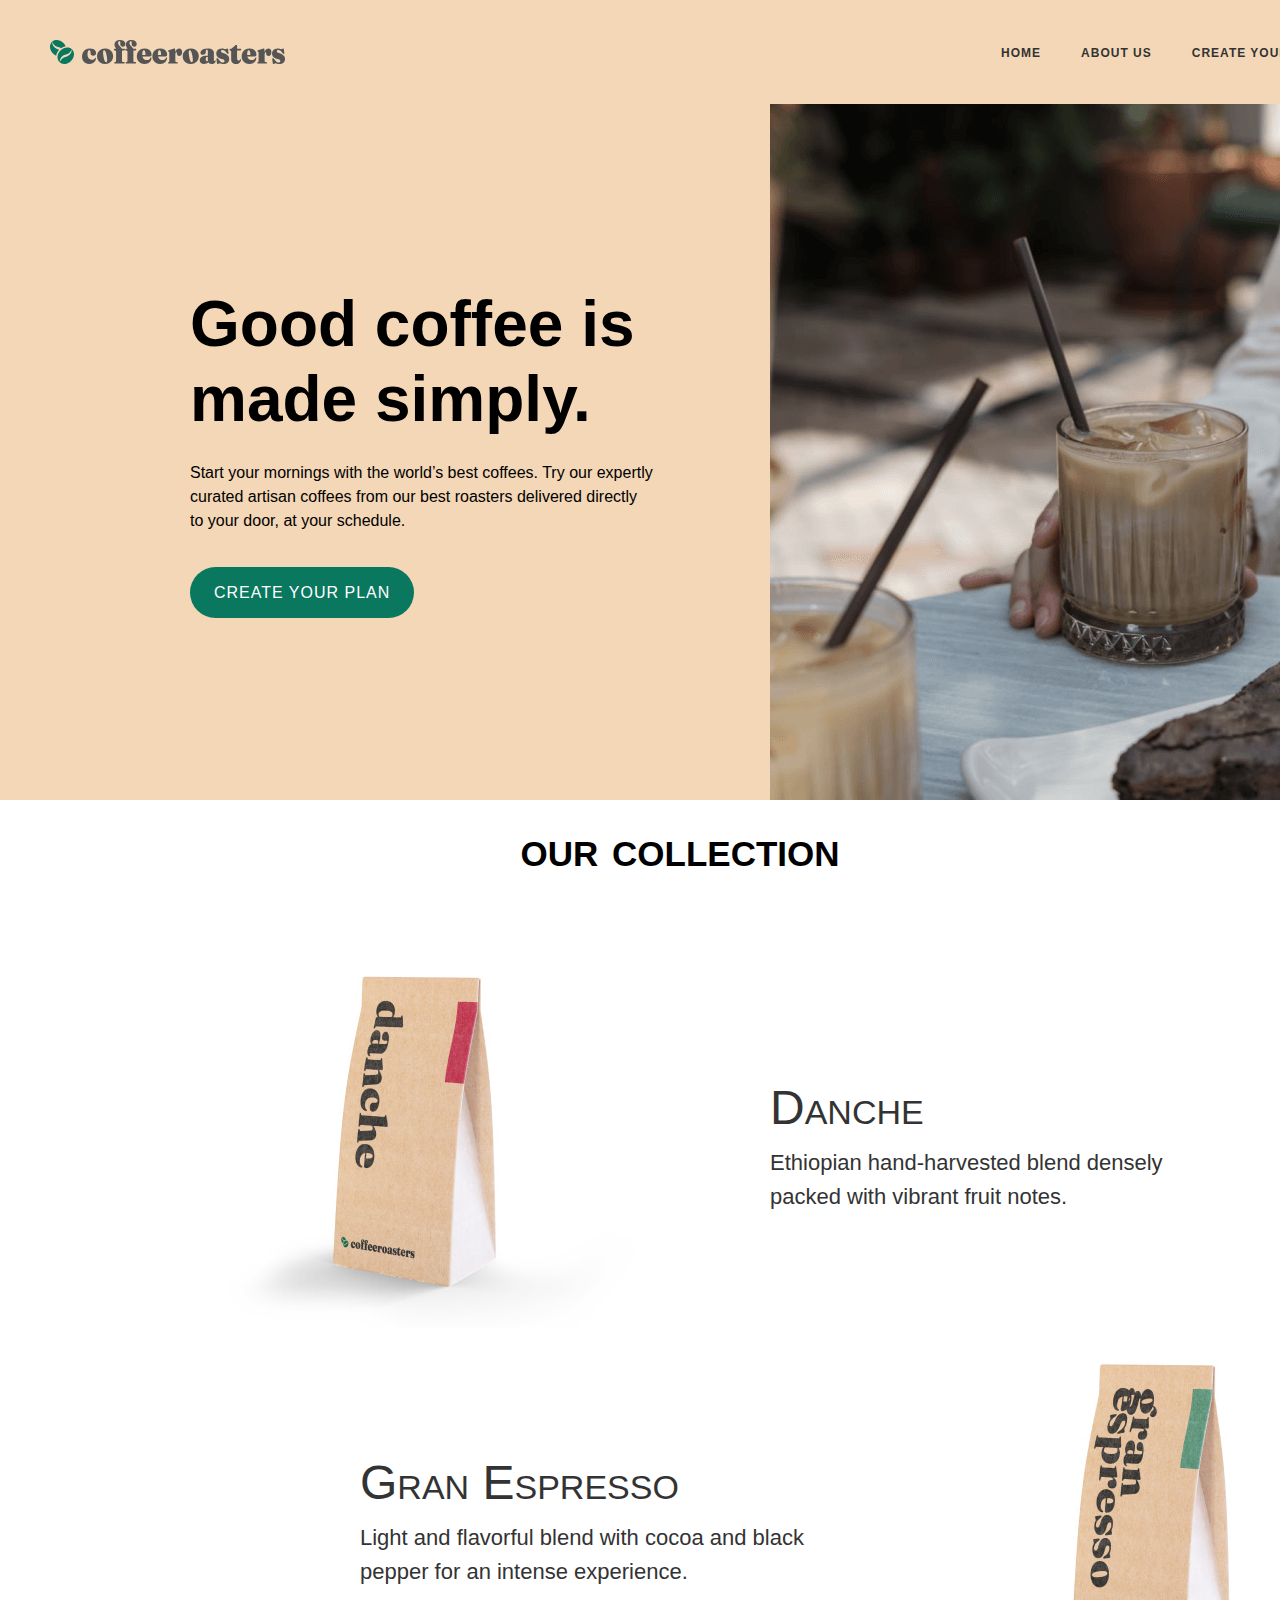
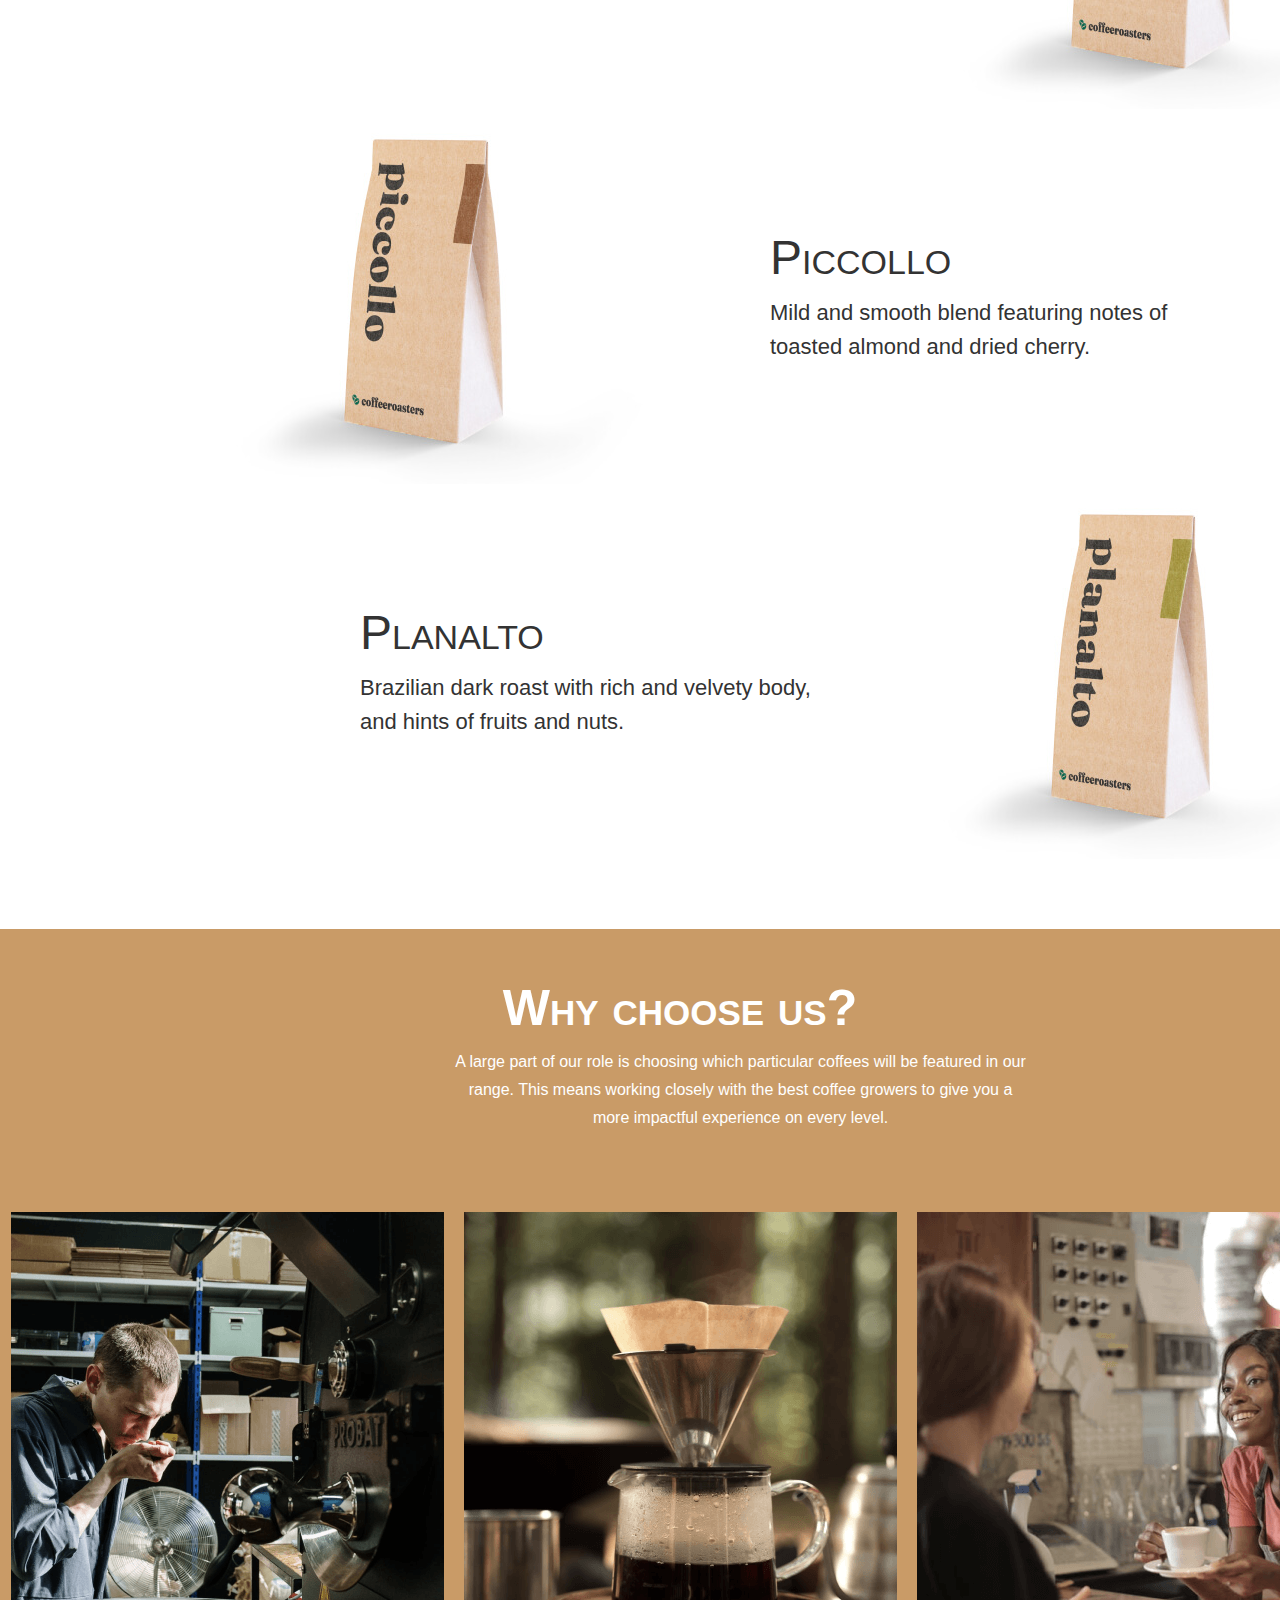
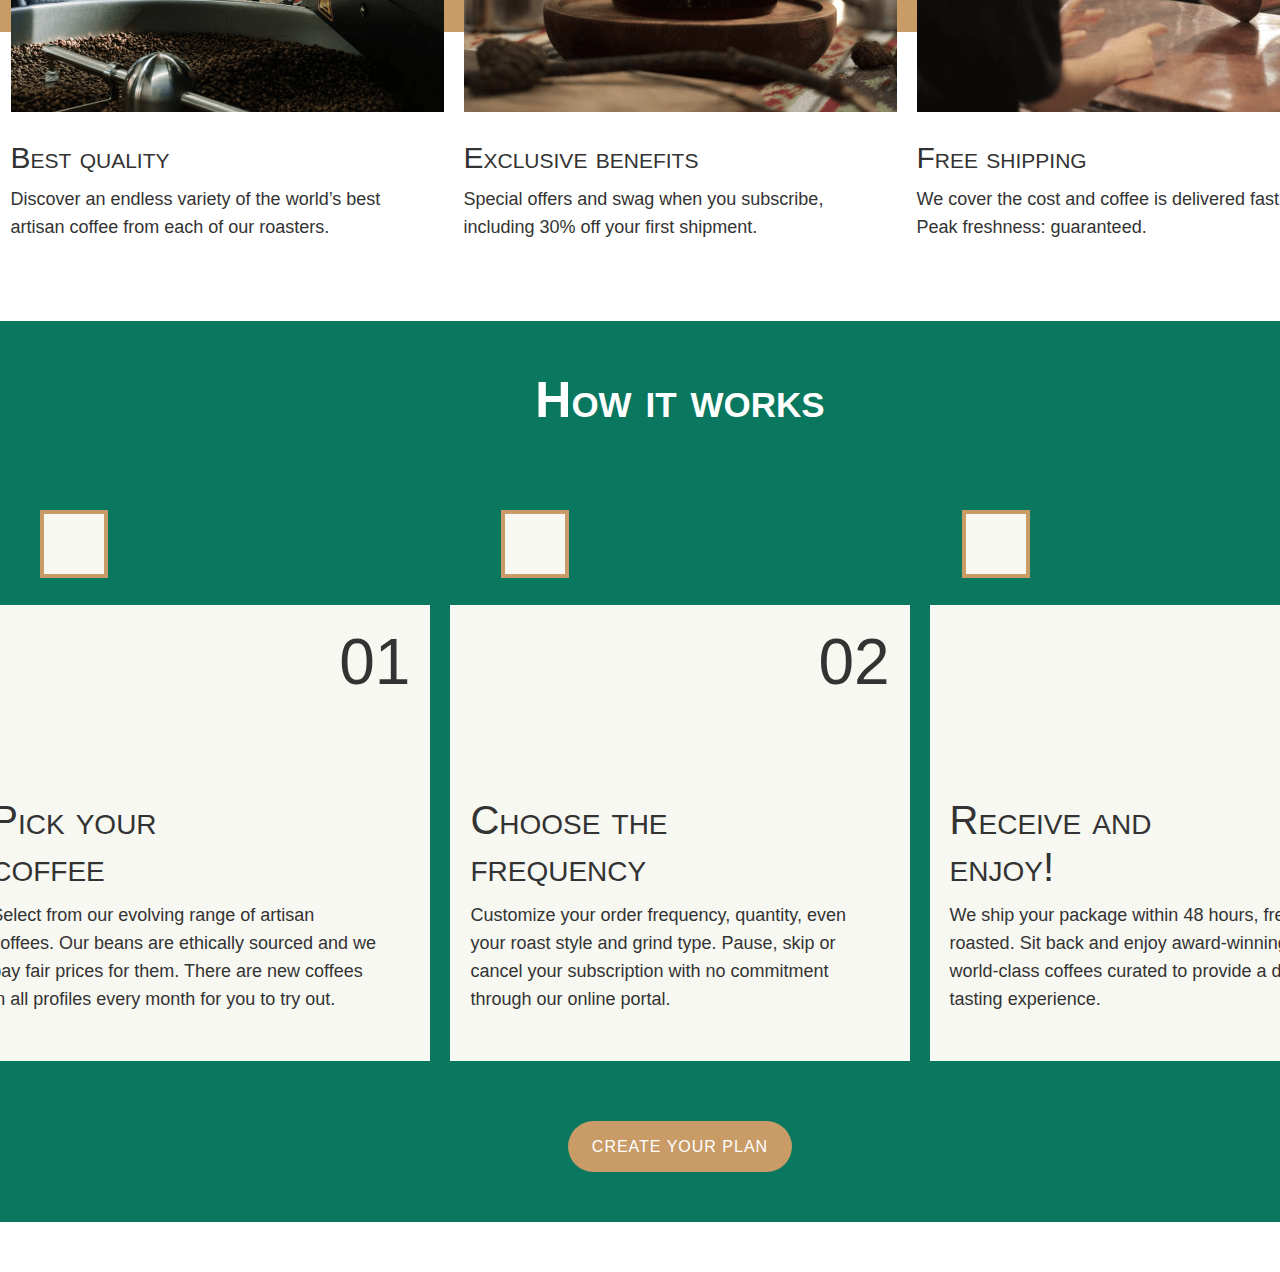
==== index.html @ 0b7d8230 "add third  data section" ====
<!DOCTYPE html>
<html lang="en">
<head>
    <meta charset="UTF-8">
    <meta http-equiv="X-UA-Compatible" content="IE=edge">
    <meta name="viewport" content="width=device-width, initial-scale=1.0">
    <title>CoffeRoasters</title>
    
    <link rel="stylesheet" href="css/normalize.css">
    <link rel="stylesheet" href="css/styles.css">
</head>
<body>
    <!-- SITE-HEADER -->
    <header class="site-header">
        <div class="site-header-container container">
            <a class="site-header-logo" href="#">
                <img class="site-header-logo-img" src="img/Group 3614.svg" alt="logo" width="235" height="24">
            </a>
            <!-- SITENAV -->
            <nav class="sitenav">
                <ul class="sitenav-title-link-list">
                    <li class="sitenav-list"><a class="sitenav-link" href="#">HOME</a></li>
                    <li class="sitenav-list"><a class="sitenav-link" href="#">ABOUT US</a></li>
                    <li class="sitenav-list"><a class="sitenav-link" href="#">Create your plan</a></li>
                </ul>
            </nav>
        </div>
        <!-- FIRST-SECTION -->
        <section class="first-section container">
            <div class="first-section-information">
                <div class="first-section-title">
                    <h2 class="first-section-heading">Good coffee is made simply.</h2>
                    <p class="first-section-text">Start your mornings with the world’s best coffees. Try our expertly curated artisan coffees from our best roasters delivered directly to your door, at your schedule.</p>
                    <a class="main-link" href="#">Create your plan</a>
                </div>
                <img class="first-section-img" src="img/Rectangle679.png" alt="coffe" width="710" height="696" srcset="img/Rectangle679.png 1x, img/Rectangle679@2x.png 2x">
            </div>
        </section>
    </header>
    <!-- MAIN -->
    <main class="main-content">
        <section class="main-section container">
            <div class="main-info">
                <h2 class="main-info-heading">our collection</h2>

                <div class="main-info-section">
                    <img class="main-info-section-img " src="img/kopibr.jpg" alt="poper" width="450" height="375" srcset="img/kopibr.jpg 1x, img/kopibr@2x.jpg 2x">
                    <div class="main-info-title-one">
                        <h3 class="main-info-section-heading">Danche</h3>
                        <p class="main-info-section-text">Ethiopian hand-harvested blend densely packed with vibrant fruit notes.</p>
                    </div> 
                </div>

                <div class="main-info-section">
                    <div class="main-info-title-two">
                        <h3 class="main-info-section-heading">Gran Espresso</h3>
                        <p class="main-info-section-text">Light and flavorful blend with cocoa and black pepper for an intense experience.</p>
                    </div> 
                    <img class="main-info-section-img main-images" src="img/kopiik.jpg" alt="poper" width="450" height="375" srcset="img/kopiik.jpg 1x, img/kopiik@2x.jpg 2x">
                </div>

                <div class="main-info-section">
                    <img class="main-info-section-img" src="img/kopiuc.jpg" alt="poper" width="450" height="375" srcset="img/kopiuc.jpg 1x, img/kopiuc@2x.jpg 2x">
                    <div class="main-info-title-three">
                        <h3 class="main-info-section-heading">Piccollo</h3>
                        <p class="main-info-section-text">Mild and smooth blend featuring notes of toasted almond and dried cherry.</p>
                    </div> 
                </div>
                
                <div class="main-info-section">
                    <div class="main-info-title-four">
                        <h3 class="main-info-section-heading">Planalto</h3>
                        <p class="main-info-section-text">Brazilian dark roast with rich and velvety body, and hints of fruits and nuts.</p>
                    </div> 
                    <img class="main-info-section-img main-images" src="img/kopitr.jpg" alt="poper" width="450" height="375" srcset="img/kopitr.jpg 1x, img/kopitr@2x.jpg 2x">
                </div>

            </div>
        </section>
        <!-- SUB-DATA -->
        <section class="sub-section">
            <div class="sub-data container">
                <h2 class="sub-section-heading">Why choose us?</h2>
                <p class="sub-section-text">A large part of our role is choosing which particular coffees will be featured 
                    in our range. This means working closely with the best coffee growers to give 
                    you a more impactful experience on every level.</p>
                    <ul class="sub-data-section-info">
                        <li class="sub-data-section-title">
                            <img class="sub-data-section-img" src="img/coffebr.png" alt="photos" width="433" height="500" srcset="img/coffebr.png 1x, img/coffebr@2x.png 2x">
                            <h3 class="sub-data-section-heading">Best quality</h3>
                            <p class="sub-data-section-text">Discover an endless variety of the world’s best artisan coffee from each of our roasters.</p>
                        </li>

                        <li class="sub-data-section-title">
                            <img class="sub-data-section-img" src="img/coffeik.png" alt="photos" width="433" height="500" srcset="img/coffeik.png 1x, img/coffeik@2x.png 2x">
                            <h3 class="sub-data-section-heading">Exclusive benefits</h3>
                            <p class="sub-data-section-text">Special offers and swag when you subscribe, including 30% off your first shipment.</p>
                        </li>

                        <li class="sub-data-section-title">
                            <img class="sub-data-section-img" src="img/coffeuc.png" alt="photos" width="433" height="500" srcset="img/coffeuc.png 1x, img/coffeuc@2x.png 2x">
                            <h3 class="sub-data-section-heading">Free shipping</h3>
                            <p class="sub-data-section-text">We cover the cost and coffee is delivered fast. Peak freshness: guaranteed.</p>
                        </li>
                    </ul>
                </div>
        </section>
        <!-- THIRD-DATA-SECTION -->
        <section class="third-data-section">
            <div class="third-data-section-container container">
                <h2 class="sub-section-heading third-heading">How it works</h2>
                <ul class="third-data-section-link-list">
                        <li class="third-data-section-list"><a class="third-data-section-link" href="#"></a></li>
                        <li class="third-data-section-list"><a class="third-data-section-link" href="#"></a></li>
                        <li class="third-data-section-list third-child-list"><a class="third-data-section-link" href="#"></a></li>
                </ul>

                <ul class="third-data-section-info">
                    <li class="subsection-for-data">
                        <p class="subsection-number">01</p>
                        <h3 class="subsection-heading">Pick your coffee</h3>
                        <p class="subsection-text sub-data-section-text">Select from our evolving range of artisan coffees. Our beans are ethically sourced and we pay fair prices for them. There are new coffees in all profiles every month for you to try out.</p>
                    </li>

                    <li class="subsection-for-data">
                        <p class="subsection-number">02</p>
                        <h3 class="subsection-heading">Choose the frequency</h3>
                        <p class="subsection-text sub-data-section-text">Customize your order frequency, quantity, even your roast style and grind type. Pause, skip or cancel your subscription with no commitment through our online portal.</p>
                    </li>

                    <li class="subsection-for-data">
                        <p class="subsection-number">03</p>
                        <h3 class="subsection-heading">Receive and enjoy!</h3>
                        <p class="subsection-text sub-data-section-text">We ship your package within 48 hours, freshly roasted. Sit back and enjoy award-winning world-class coffees curated to provide a distinct tasting experience.</p>
                    </li>

                </ul>
                <div class="main-links">
                    <a href="#" class="main-link main-links-link">Create your plan</a>
                </div>
            </div>
        </section>
    </main>

</body>
</html>
---- css/styles.css ----
:root {
    --background-main-link:#0A775F;
    --color-heading:#000;
    --color-main-heading-text:#333;
    --color:#fff;
    --color-main-links:#c99b67;
    --global-color:#F3D7B7;
    --section-link:#F8F8F2;
    --subsection-bc:#F8F8F2;
    --font:"Roboto", "Arial", sans-serif;
}


@font-face {
    font-family: 'Roboto';
    src: url('Roboto-Bold.woff2') format('woff2'),
    url('Roboto-Bold.woff') format('woff');
    font-weight: bold;
    font-style: normal;
    font-display: swap;
}

@font-face {
    font-family: 'Roboto';
    src: url('Roboto-Regular.woff2') format('woff2'),
    url('Roboto-Regular.woff') format('woff');
    font-weight: normal;
    font-style: normal;
    font-display: swap;
}

@font-face {
    font-family: 'Roboto';
    src: url('Roboto-Medium.woff2') format('woff2'),
    url('Roboto-Medium.woff') format('woff');
    font-weight: 500;
    font-style: normal;
    font-display: swap;
}

/* GLOBAL */

html {
    box-sizing: border-box;
    height: 100%;
    scroll-behavior: smooth;
}

*,
*::before
*::after {
    box-sizing: inherit;
}

body {
    display: flex;
    flex-direction: column;
    height: 100%;
    padding: 0;
    margin: 0;
    font-weight: 400;
    font-size: 16px;
    line-height: 24px;
    color: var(--color-heading);
    font-family: var(--font);
}

*:focus {
    outline-color: var(--background-main-link);                             
    outline-offset: 2px;
    outline-width: 2px;
    outline-style: dashed;
}

img {
    max-width: 100%;
    height: auto;
}

.container {
    width: 100%;
    max-width: 1420px;
    padding-left: 40px;
    padding-right: 40px;
    margin-left: auto;
    margin-right: auto;
}

/* SITE-HEADER */

.site-header {
    background-color: var(--global-color);
}
.site-header-container {
    display: flex;
    align-items: center;
    padding: 40px 50px;
}

.site-header-logo {
    margin-right: auto;
    
}

.site-header-logo-img {
    display: block;
    width: 235px;
    height: 24px;
}

.sitenav-title-link-list {
    display: flex;
    align-items: center;
    margin: 0;
    padding: 0;
}

/* SITENAV */
.sitenav-list {
    list-style: none;
}

.sitenav-list:not(:last-child) {
    margin-right: 40px;
}

.sitenav-link {
    display: inline-block;
    font-weight: 700;
    font-size: 12px;
    line-height: 14px;
    letter-spacing: 1px;
    text-transform: uppercase;
    text-decoration: none;
    color: var(--color-main-heading-text);
}

.sitenav-link:hover {
    border-bottom: 2px solid var(--background-main-link);
}

/* FIRST-SECTION */

.first-section {
    
}
.container {
}
.first-section-information {
    display: flex;
    align-items: center;
    padding-left: 150px;
    justify-content: space-between;
}
.first-section-title {
    margin-right: 116px;  
}

.first-section-heading {
    width: 447px;
    font-weight: 700;
    font-size: 64px;
    line-height: 75px;
    margin: 0;
    margin-bottom: 24px;
    color: var(--color-heading);
}
.first-section-text {
    width: 464px;
    font-size: 16px;
    line-height: 24px;
    margin: 0;
    margin-bottom: 34px;
    
}
.main-link {
    display: inline-block;
    font-weight: 500;
    font-size: 16px;
    line-height: 19px;
    color: var(--color);
    background-color: var(--background-main-link);
    text-align: center;
    letter-spacing: 1px;
    font-variant: small-caps;
    padding: 16px 24px;
    border-radius: 100px;
    text-decoration: none;
    text-transform: uppercase;
    transition: 0.5s ease;
}

.main-link:hover {
    color: var(--color);
    background-color: var(--color-heading);
}

.first-section-img {
    display: block;
    width: 710px;
}

/* MAIN */
.main-content {
    display: block;
    flex-grow: 1;
}

.main-section {
    background-color: var(--color);
    margin-top: 20px;
    margin-bottom: 20px;
}

.main-info {
    padding-left: 143px;
    padding-right: 143px;
    padding-bottom: 50px;
    margin-right: 20px;
    margin-left: 20px;
    background-color: var(--color);
}

.main-info-heading {
    font-weight: 700;
    font-size: 50px;
    line-height: 59px;
    text-align: center;
    font-variant: small-caps;
    margin: 0;
    margin-bottom: 80px;
    color: var(--color-heading);
}

.main-info-section {
    display: flex;
    align-items: center;
}

.main-info-section-img {
    display: block;
    width: 450px;
    list-style-type: none;
}

.main-info-title-one {
    padding-left: 117px;
    padding-right: 97px;
}

.main-info-title-two {
    padding-left: 157px;
    padding-right: 117px;
}

.main-info-title-three {
    padding-left: 117px;
    padding-right: 157px;
}

.main-info-title-four {
    padding-left: 157px;
    padding-right: 97px;
}

.main-info-section-heading {
    font-weight: 500;
    font-size: 48px;
    line-height: 56px;
    font-variant: small-caps;
    margin: 0;
    margin-bottom: 10px;
    color: var(--color-main-heading-text);
}

.main-info-section-text {
    width: 453px;
    font-size: 22px;
    line-height: 34px;
    margin: 0;
    color: var(--color-main-heading-text);
}

/* SUB-DATA */
.sub-section {
    background-color: var(--color); 
    margin-bottom: 289px;
}

.sub-data {
    background-color: var(--color-main-links);
    padding-top: 50px;
}

.sub-section-heading {
    font-weight: 700;
    font-size: 50px;
    line-height: 59px;
    text-align: center;
    color: var(--color);
    margin: 0;
    margin-bottom: 10px;
    font-variant: small-caps;
}

.sub-section-text {
    width: 581px;
    line-height: 28px;
    mix-blend-mode: normal;
    text-align: center;
    margin: 0;
    margin-left: 410px;
    margin-right: 409px;
    margin-bottom: 80px;
    color: var(--color);
}

.sub-data-section-info {
    display: flex;
    justify-content: center;
    list-style: none;
    padding: 0;
    margin: 0;
}

.sub-data-section-title {
    margin-bottom: -209px;
}

.sub-data-section-title:not(:last-child) {
    margin-right: 20px;
}

.sub-data-section-img {
    display: block;
    margin-bottom: 28px;
    max-width: 433px;
}

.sub-data-section-heading {
    font-weight: 500;
    font-size: 30px;
    line-height: 35px;
    font-variant: small-caps;
    margin: 0;
    margin-bottom: 10px;
    color: var(--color-main-heading-text);
}

.sub-data-section-text {
    width: 377px;
    font-size: 18px;
    line-height: 28px;
    margin: 0;
    color: var(--color-main-heading-text);
    
}

/* THIRD-SUBSECTION-DATA */
.third-data-section {
    background-color: var(--color);
    margin-bottom: 50px;
}

.third-data-section-container {
    padding-top: 50px;
    padding-bottom: 50px;
    background-color: var(--background-main-link);
}

.third-heading {
    margin-bottom: 80px;
}

.third-data-section-link-list {
    display: flex;
    align-items: center;
    padding: 0;
    margin: 0;
    margin-bottom: 20px;
}

.third-data-section-list {
    list-style: none;
}

.third-data-section-list:not(:last-child) {
    margin-right: 393px;
}

.third-child-list {
    margin-right: 404px;
}

.third-data-section-link {
    width: 60px;
    height: 60px;
    display: inline-block;
    background-color:var(--section-link);
    border: 4px solid var(--color-main-links);
}

.third-data-section-info {
    padding: 0;
    margin: 0;
    display: flex;
    align-items: center;
    justify-content: center;
    margin-bottom: 60px;
}

.subsection-for-data {
    width: 433px;
    height: 396px;
    list-style: none;
    padding: 20px 20px 40px 20px;
    background-color: var(--subsection-bc);
}

.subsection-for-data:not(:last-child) {
    margin-right: 20px;
}

.subsection-number {
    font-size: 64px;
    line-height: 75px;
    color: var(--color-main-heading-text);
    margin: 0;
    margin-bottom: 97px;
    padding-left: 348px;
    font-variant: small-caps;
}

.subsection-heading {
    width: 231px;
    font-weight: 500;
    font-size: 40px;
    line-height: 47px;
    font-variant: small-caps;
    margin: 0;
    margin-bottom: 10px;
    color: var(--color-main-heading-text);
}

.subsection-text {
    width: 385px;
}

.main-links {
    text-align: center;
}

.main-links-link {
    background-color: var(--color-main-links);
}

.main-links-link:hover {
    color: var(--background-main-link);
    background-color: var(--color-main-links);
}
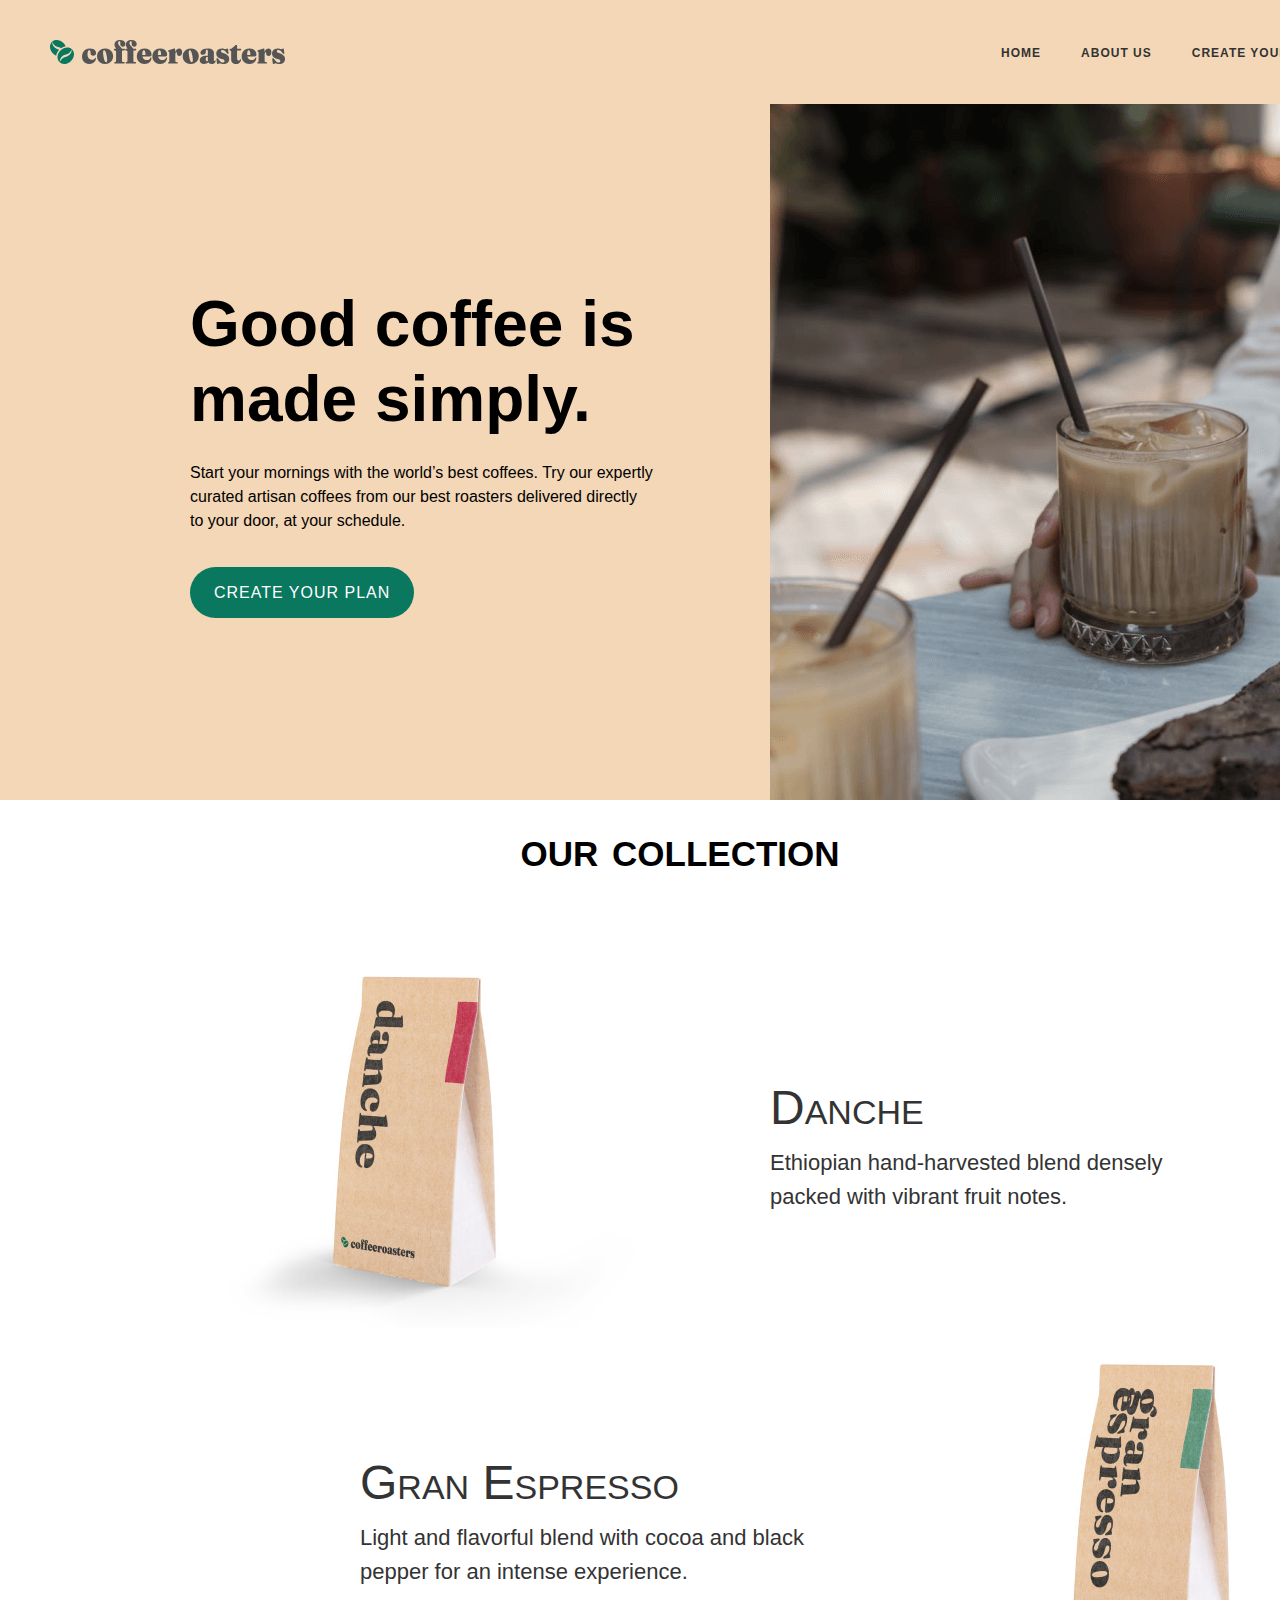
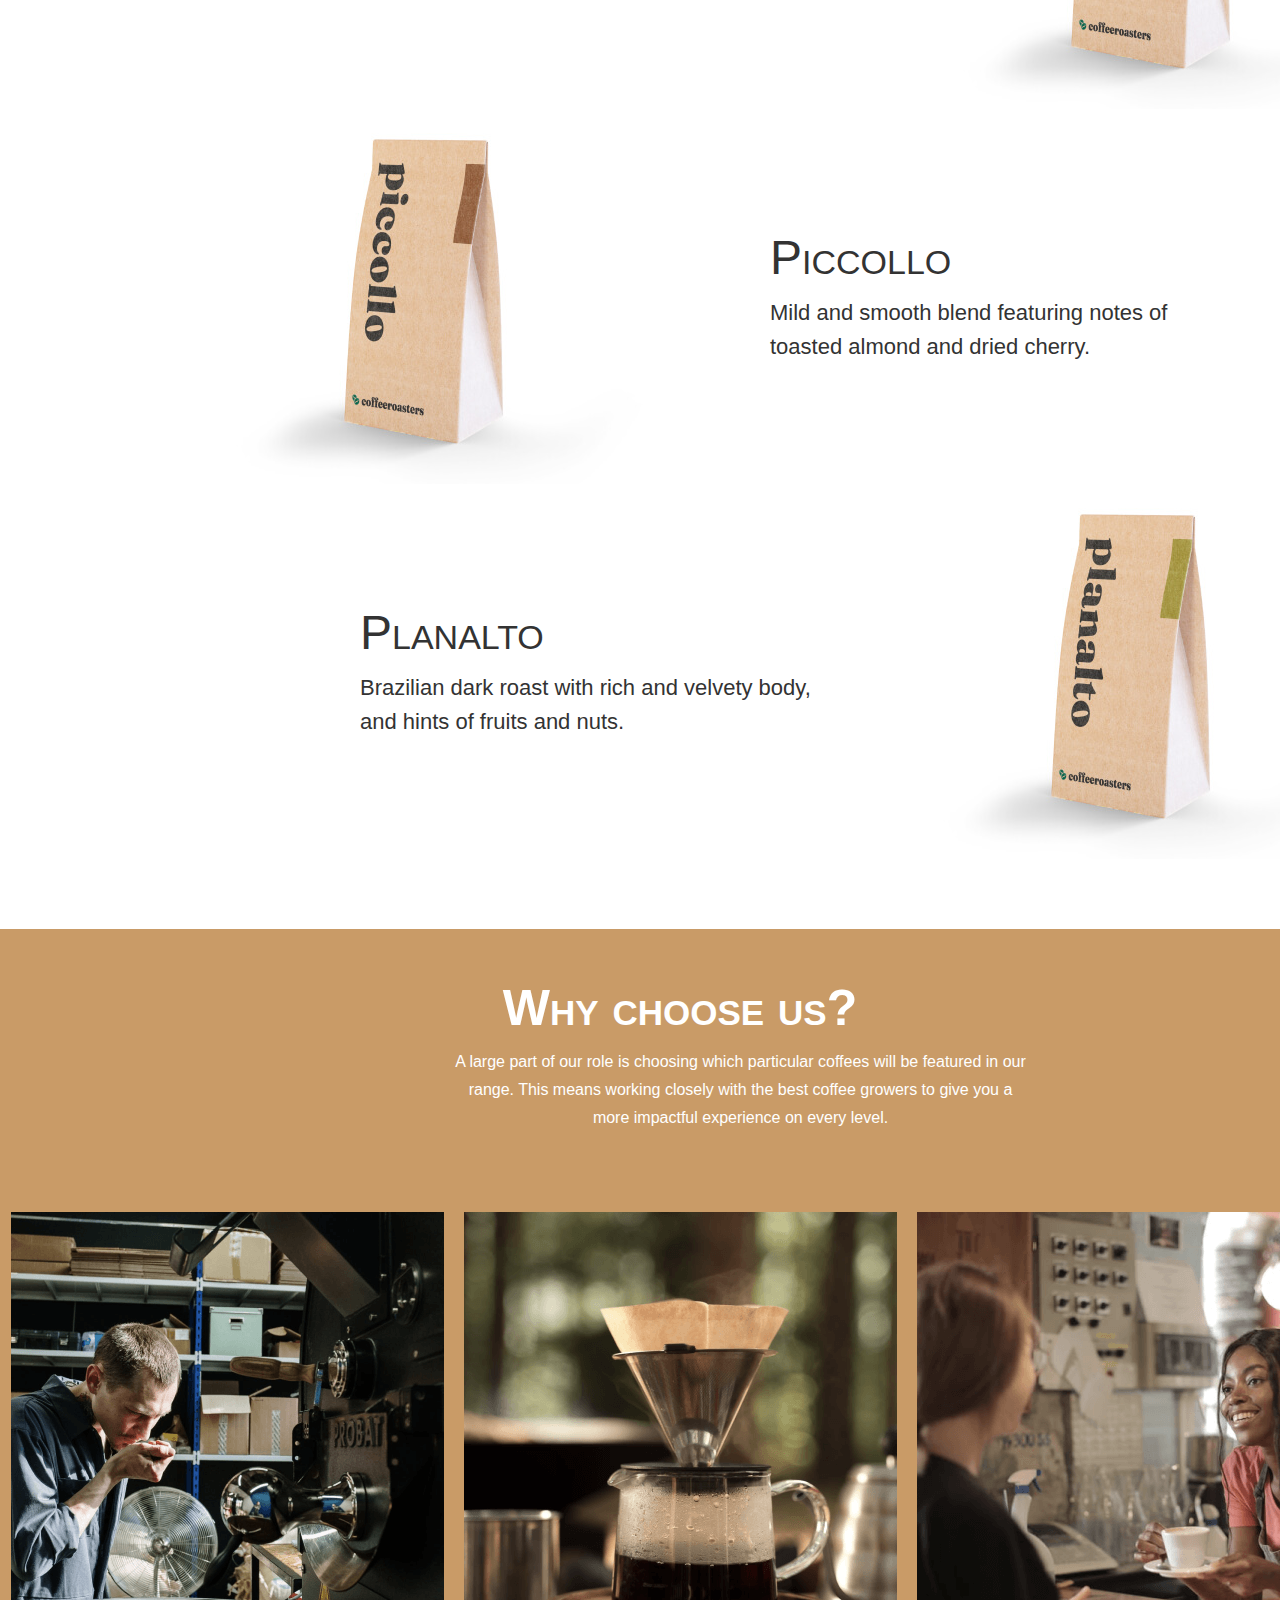
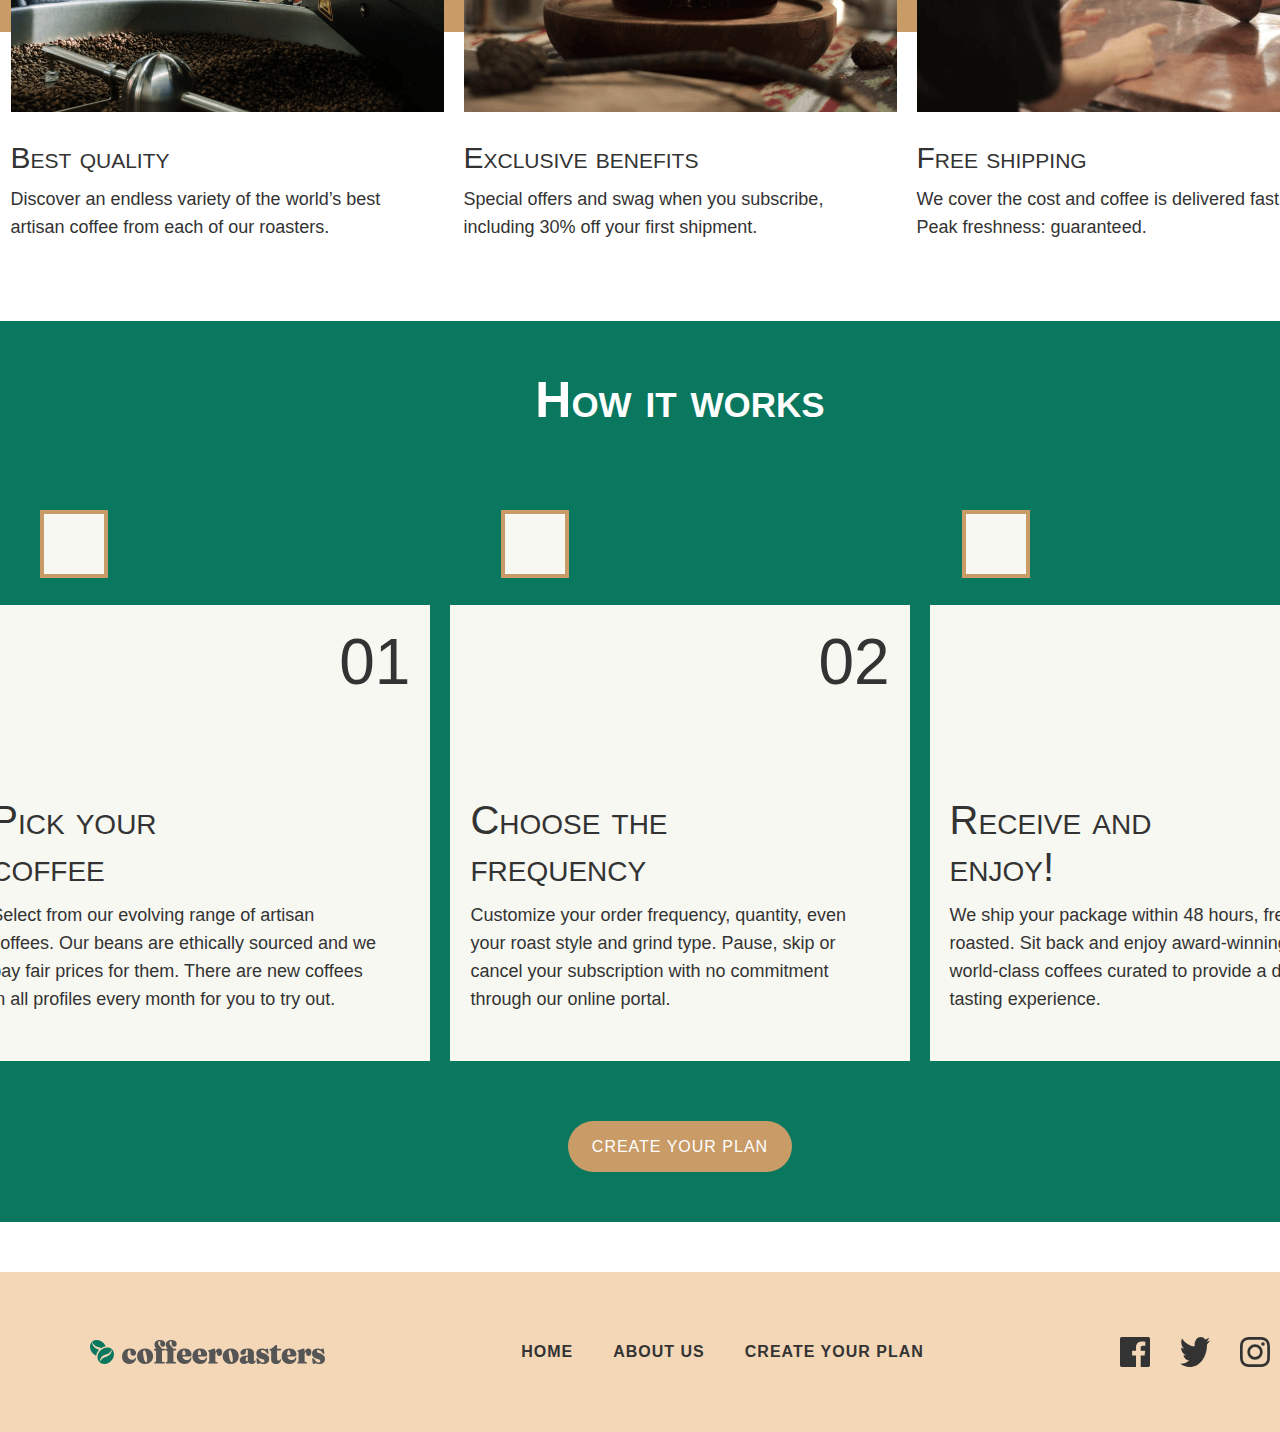
==== commit 1b981666: "add styles site footer and hover" ====
--- a/index.html
+++ b/index.html
@@ -141,6 +141,36 @@
             </div>
         </section>
     </main>
+    <!-- FOOTER -->
+    <footer class="site-footer">
+        <div class="site-footer-container container">
+            <a class="site-footer-logo" href="#">
+                <img class="site-header-logo-img" src="img/Group 3614.svg" alt="logo" width="235" height="24">
+            </a>
 
+                <ul class="site-footer-link-list">
+                    <li class="site-footer-list"><a class="site-footer-link" href="#">HOME</a></li>
+                    <li class="site-footer-list"><a class="site-footer-link" href="#">ABOUT US</a></li>
+                    <li class="site-footer-list"><a class="site-footer-link" href="#">Create your plan</a></li>
+                </ul>
+                <ul class="social-network">
+                    <li class="social-network-icon">
+                        <a class="social-network-icon-link" href="https://www.facebook.com/">
+                            <img src="img/facebook.svg" alt="facebook" width="30" height="30">
+                        </a>
+                    </li>
+                    <li class="social-network-icon">
+                        <a class="social-network-icon-link" href="https://www.twitter.com/">
+                            <img src="img/twitter.svg" alt="twitter" width="30" height="30">
+                        </a>
+                    </li>
+                    <li class="social-network-icon">
+                        <a class="social-network-icon-link" href="https://www.instagram.com/accounts/login/">
+                            <img src="img/instagram.svg" alt="instagram" width="30" height="30">
+                        </a>
+                    </li>
+                </ul>
+        </div>
+    </footer>
 </body>
 </html>
--- a/css/styles.css
+++ b/css/styles.css
@@ -457,4 +457,79 @@
 .main-links-link:hover {
     color: var(--background-main-link);
     background-color: var(--color-main-links);
+}
+
+/* FOOTER */
+.site-footer {
+    background-color: var(--global-color);
+    padding: 65px 50px;
+}
+
+.site-footer-container {
+    display: flex;
+    align-items: center;
+    justify-content: space-between;
+}
+
+.site-footer-logo {
+    display: block;
+    width: 235px;
+    height: 24px;
+}
+
+.site-footer-link-list {
+    display: flex;
+    align-items: center;
+    padding: 0;
+    margin: 0;
+}
+
+.site-footer-list {
+    list-style: none;
+}
+
+.site-footer-list:not(:last-child) {
+    margin-right: 40px;
+}
+
+.site-footer-link {
+    text-decoration: none;
+    font-weight: 700;
+    line-height: 19px;
+    text-align: center;
+    letter-spacing: 1px;
+    text-transform: uppercase;
+    color: var(--color-main-heading-text);
+}
+
+.site-footer-link:hover {
+    color: var(--background-main-link);
+    border-bottom: 2px solid var(--background-main-link);
+}
+
+.social-network {
+    display: flex;
+    align-items: center;
+    padding: 0;
+    margin: 0;
+}
+
+.social-network-icon {
+    list-style: none;
+}
+
+.social-network-icon:not(:last-child) {
+    margin-right: 30px;
+}
+
+.social-network-icon-link {
+    display: flex;
+    width: 30px;
+    height: 30px;
+    color: var(--color-main-heading-text);
+    transition: 0.6s ease;
+}
+
+.social-network-icon-link:hover {
+    opacity: 0.4;
 }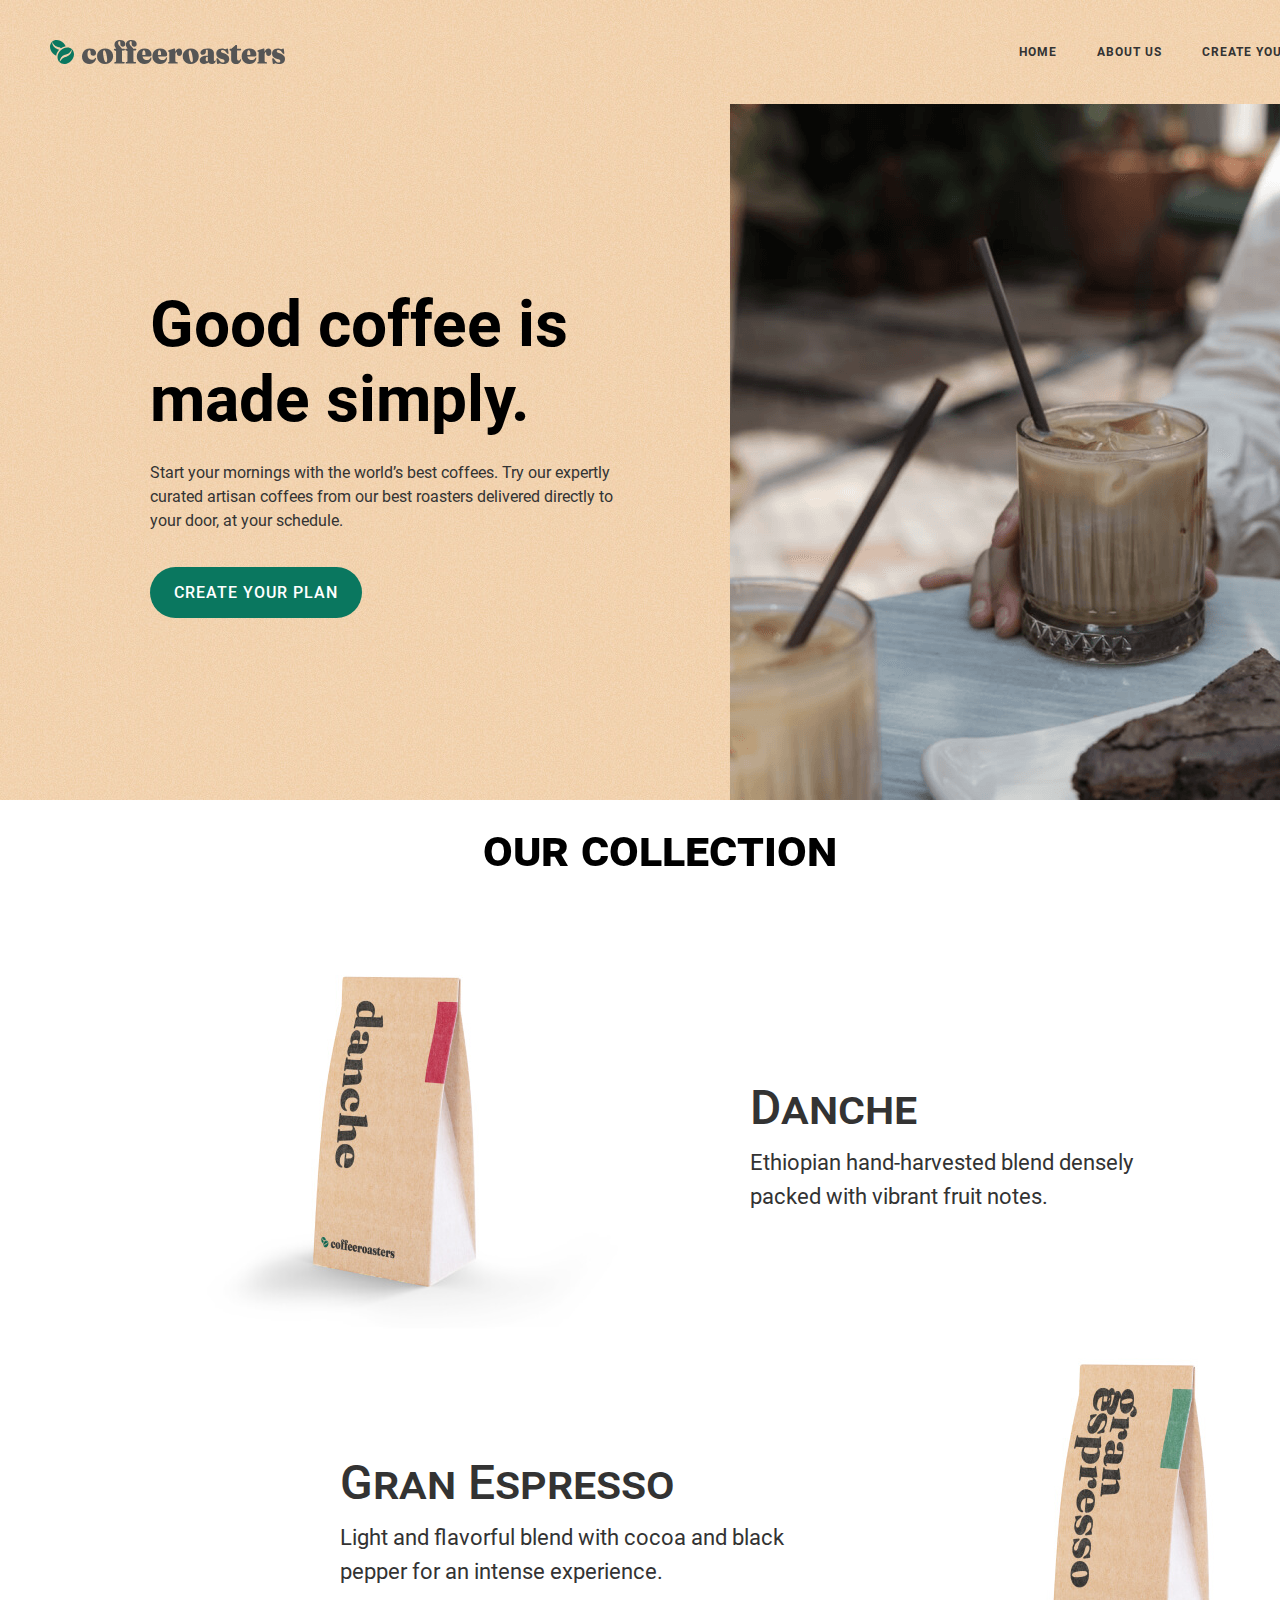
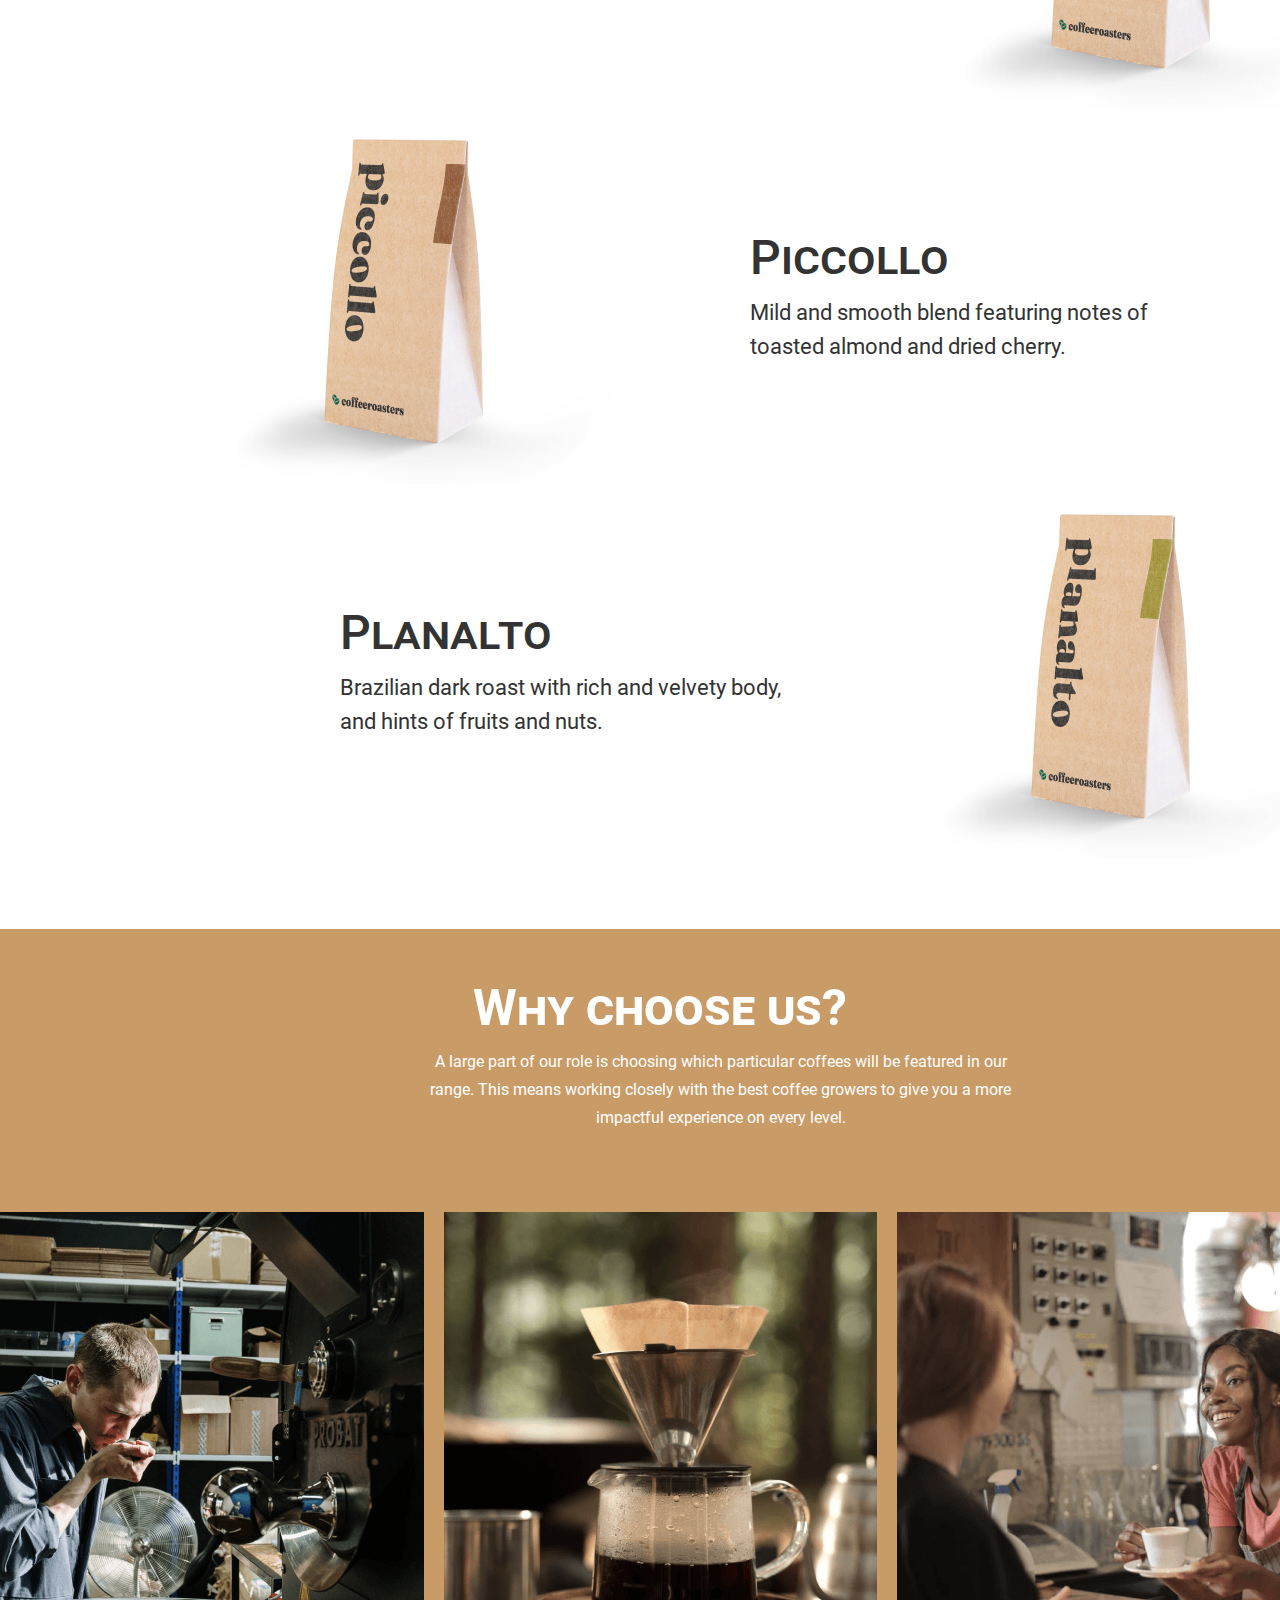
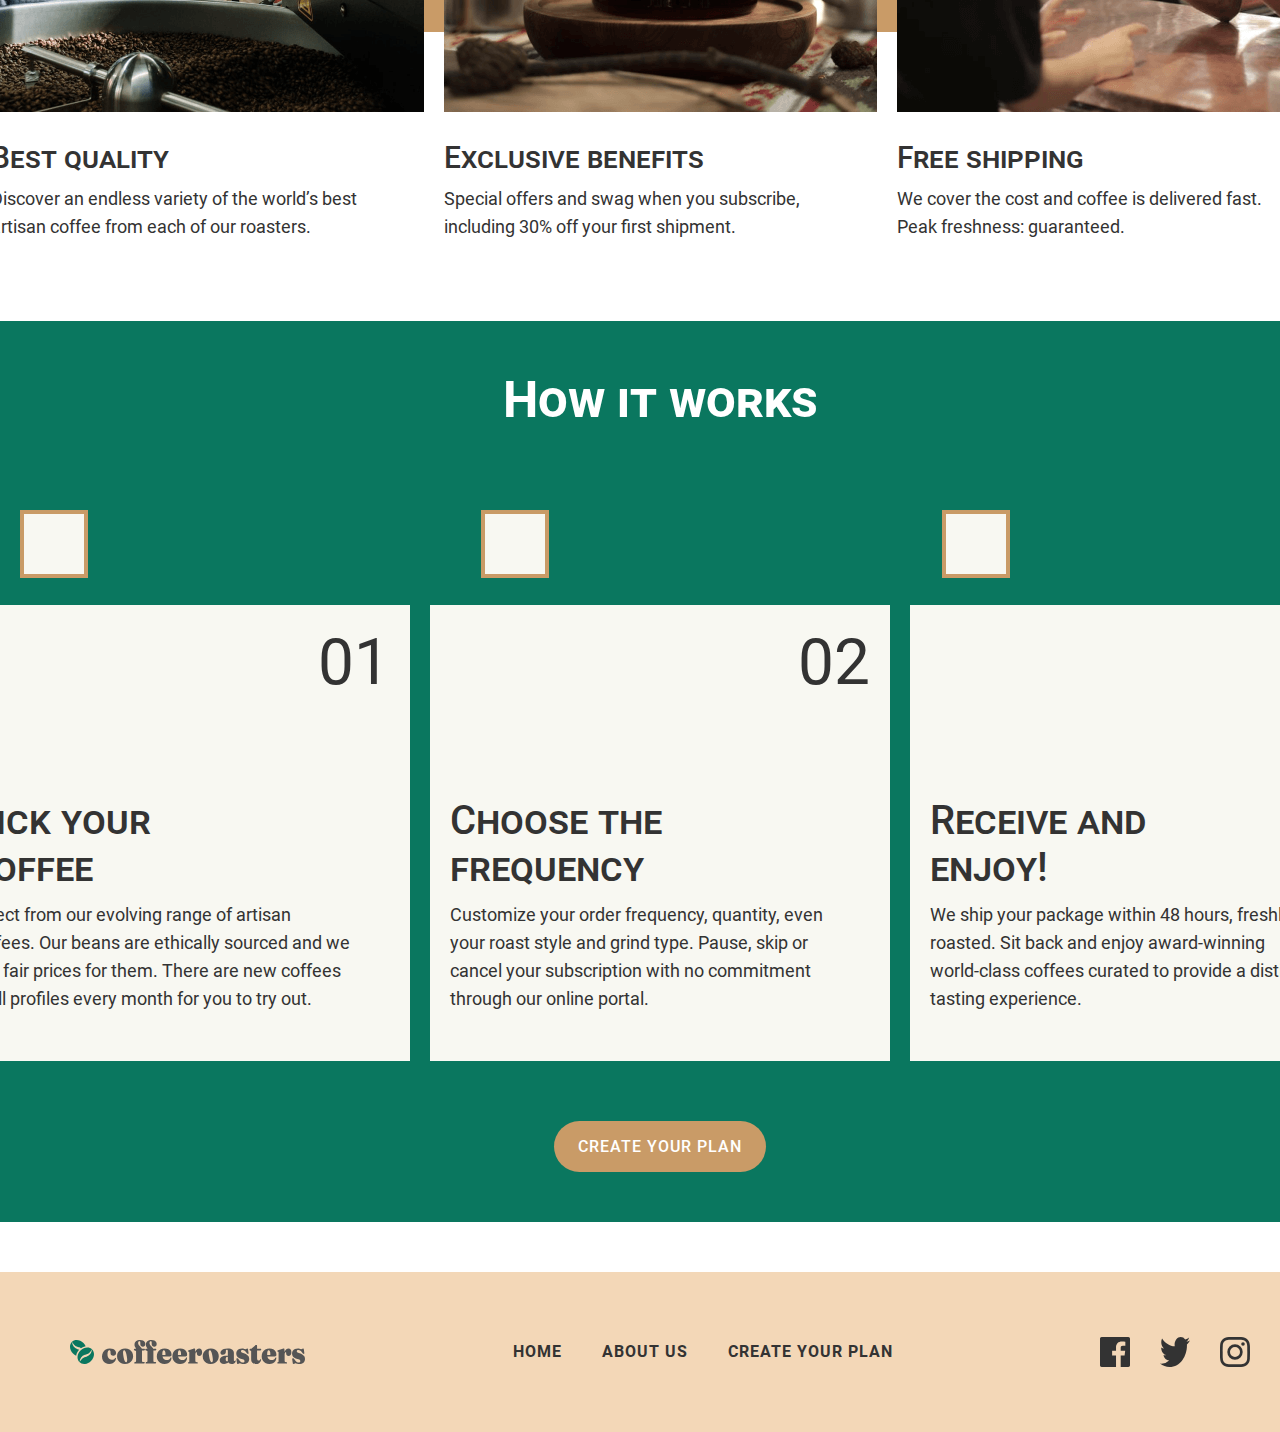
==== commit ca69c95b: "update site header logo and sitenav link styles" ====
--- a/index.html
+++ b/index.html
@@ -11,32 +11,34 @@
 </head>
 <body>
     <!-- SITE-HEADER -->
-    <header class="site-header">
-        <div class="site-header-container container">
-            <a class="site-header-logo" href="#">
-                <img class="site-header-logo-img" src="img/Group 3614.svg" alt="logo" width="235" height="24">
-            </a>
-            <!-- SITENAV -->
-            <nav class="sitenav">
-                <ul class="sitenav-title-link-list">
-                    <li class="sitenav-list"><a class="sitenav-link" href="#">HOME</a></li>
-                    <li class="sitenav-list"><a class="sitenav-link" href="#">ABOUT US</a></li>
-                    <li class="sitenav-list"><a class="sitenav-link" href="#">Create your plan</a></li>
-                </ul>
-            </nav>
-        </div>
-        <!-- FIRST-SECTION -->
-        <section class="first-section container">
-            <div class="first-section-information">
-                <div class="first-section-title">
-                    <h2 class="first-section-heading">Good coffee is made simply.</h2>
-                    <p class="first-section-text">Start your mornings with the world’s best coffees. Try our expertly curated artisan coffees from our best roasters delivered directly to your door, at your schedule.</p>
-                    <a class="main-link" href="#">Create your plan</a>
+    <div class="site-header-wrapper">
+        <header class="site-header">
+            <div class="site-header-container container">
+                <a class="site-header-logo" href="#">
+                    <img class="site-header-logo-img" src="img/Group 3614.svg" alt="logo" width="235" height="24">
+                </a>
+                <!-- SITENAV -->
+                <nav class="sitenav">
+                    <ul class="sitenav-title-link-list">
+                        <li class="sitenav-list"><a class="sitenav-link" href="#">HOME</a></li>
+                        <li class="sitenav-list"><a class="sitenav-link" href="#">ABOUT US</a></li>
+                        <li class="sitenav-list"><a class="sitenav-link" href="#">Create your plan</a></li>
+                    </ul>
+                </nav>
+            </div>
+        </header>
+            <!-- FIRST-SECTION -->
+            <section class="first-section">
+                <div class="first-section-information container">
+                    <div class="first-section-title">
+                        <h2 class="first-section-heading">Good coffee is made simply.</h2>
+                        <p class="first-section-text">Start your mornings with the world’s best coffees. Try our expertly curated artisan coffees from our best roasters delivered directly to your door, at your schedule.</p>
+                        <a class="main-link" href="#">Create your plan</a>
+                    </div>
+                    <img class="first-section-img" src="img/Rectangle679.png" alt="coffe" width="710" height="696" srcset="img/Rectangle679.png 1x, img/Rectangle679@2x.png 2x">
                 </div>
-                <img class="first-section-img" src="img/Rectangle679.png" alt="coffe" width="710" height="696" srcset="img/Rectangle679.png 1x, img/Rectangle679@2x.png 2x">
-            </div>
-        </section>
-    </header>
+            </section>
+    </div>
     <!-- MAIN -->
     <main class="main-content">
         <section class="main-section container">
@@ -112,7 +114,7 @@
                 <ul class="third-data-section-link-list">
                         <li class="third-data-section-list"><a class="third-data-section-link" href="#"></a></li>
                         <li class="third-data-section-list"><a class="third-data-section-link" href="#"></a></li>
-                        <li class="third-data-section-list third-child-list"><a class="third-data-section-link" href="#"></a></li>
+                        <li class="third-data-section-list"><a class="third-data-section-link" href="#"></a></li>
                 </ul>
 
                 <ul class="third-data-section-info">
--- a/css/styles.css
+++ b/css/styles.css
@@ -1,3 +1,4 @@
+    /* CUSTOM-PROPS */
 :root {
     --background-main-link:#0A775F;
     --color-heading:#000;
@@ -6,15 +7,13 @@
     --color-main-links:#c99b67;
     --global-color:#F3D7B7;
     --section-link:#F8F8F2;
-    --subsection-bc:#F8F8F2;
     --font:"Roboto", "Arial", sans-serif;
 }
-
-
+    /* FONTS */
 @font-face {
     font-family: 'Roboto';
-    src: url('Roboto-Bold.woff2') format('woff2'),
-    url('Roboto-Bold.woff') format('woff');
+    src: url('../fonts/Roboto-Bold.woff2') format('woff2'),
+    url('../fonts/Roboto-Bold.woff') format('woff');
     font-weight: bold;
     font-style: normal;
     font-display: swap;
@@ -22,8 +21,8 @@
 
 @font-face {
     font-family: 'Roboto';
-    src: url('Roboto-Regular.woff2') format('woff2'),
-    url('Roboto-Regular.woff') format('woff');
+    src: url('../fonts/Roboto-Regular.woff2') format('woff2'),
+    url('../fonts/Roboto-Regular.woff') format('woff');
     font-weight: normal;
     font-style: normal;
     font-display: swap;
@@ -31,8 +30,8 @@
 
 @font-face {
     font-family: 'Roboto';
-    src: url('Roboto-Medium.woff2') format('woff2'),
-    url('Roboto-Medium.woff') format('woff');
+    src: url('../fonts/Roboto-Medium.woff2') format('woff2'),
+    url('../fonts/Roboto-Medium.woff') format('woff');
     font-weight: 500;
     font-style: normal;
     font-display: swap;
@@ -61,7 +60,8 @@
     font-weight: 400;
     font-size: 16px;
     line-height: 24px;
-    color: var(--color-heading);
+    background-color: var(--color);
+    color: var(--color-main-heading-text);
     font-family: var(--font);
 }
 
@@ -79,41 +79,54 @@
 
 .container {
     width: 100%;
-    max-width: 1420px;
-    padding-left: 40px;
-    padding-right: 40px;
+    max-width: 1440px;
+    padding-left: 20px;
+    padding-right: 20px;
     margin-left: auto;
     margin-right: auto;
 }
 
 /* SITE-HEADER */
 
+.site-header-wrapper {
+    background-image: url("../img/site-header-fon.jpg");
+}
+
+
 .site-header {
-    background-color: var(--global-color);
-}
+    padding-top: 40px;
+    padding-bottom: 40px;
+}
+
 .site-header-container {
     display: flex;
     align-items: center;
-    padding: 40px 50px;
+    justify-content: space-between;
+    padding-left: 50px;
+    padding-right: 50px;
 }
 
 .site-header-logo {
-    margin-right: auto;
-    
+    display: flex;
+    text-decoration: none;
+    flex-shrink: 0;
+}
+
+.site-header-logo:hover {
+    opacity: 0.8;
+}
+
+.site-header-logo:active {
+    opacity: 0.6;
 }
 
 .site-header-logo-img {
     display: block;
     width: 235px;
     height: 24px;
-}
-
-.sitenav-title-link-list {
-    display: flex;
-    align-items: center;
-    margin: 0;
-    padding: 0;
-}
+    object-fit: contain;
+}
+
 
 /* SITENAV */
 .sitenav-list {
@@ -124,14 +137,23 @@
     margin-right: 40px;
 }
 
+.sitenav-title-link-list {
+    display: flex;
+    align-items: center;
+margin: 0;
+padding: 0;
+}
+
 .sitenav-link {
-    display: inline-block;
+    display: block;
     font-weight: 700;
     font-size: 12px;
-    line-height: 14px;
+    line-height: normal;
     letter-spacing: 1px;
+    font-weight: bold;
     text-transform: uppercase;
     text-decoration: none;
+    white-space: nowrap;
     color: var(--color-main-heading-text);
 }
 
@@ -139,13 +161,13 @@
     border-bottom: 2px solid var(--background-main-link);
 }
 
+
+.sitenav-link:active {
+    opacity: 0.6;
+}
+
 /* FIRST-SECTION */
 
-.first-section {
-    
-}
-.container {
-}
 .first-section-information {
     display: flex;
     align-items: center;
@@ -388,10 +410,6 @@
     margin-right: 393px;
 }
 
-.third-child-list {
-    margin-right: 404px;
-}
-
 .third-data-section-link {
     width: 60px;
     height: 60px;
@@ -414,7 +432,7 @@
     height: 396px;
     list-style: none;
     padding: 20px 20px 40px 20px;
-    background-color: var(--subsection-bc);
+    background-color: var(--section-link);
 }
 
 .subsection-for-data:not(:last-child) {
@@ -532,4 +550,18 @@
 
 .social-network-icon-link:hover {
     opacity: 0.4;
-}+}
+
+/* RETINA-BG */
+@media
+only screen and (-webkit-min-device-pixel-ratio: 2),
+only screen and (   min--moz-device-pixel-ratio: 2),
+only screen and (     -o-min-device-pixel-ratio: 2/1),
+only screen and (        min-device-pixel-ratio: 2),
+only screen and (                min-resolution: 192dpi),
+only screen and (                min-resolution: 2dppx) { 
+.site-header {
+background-image: url("../img/site-header-fon@2x.jpg");
+}   
+
+}
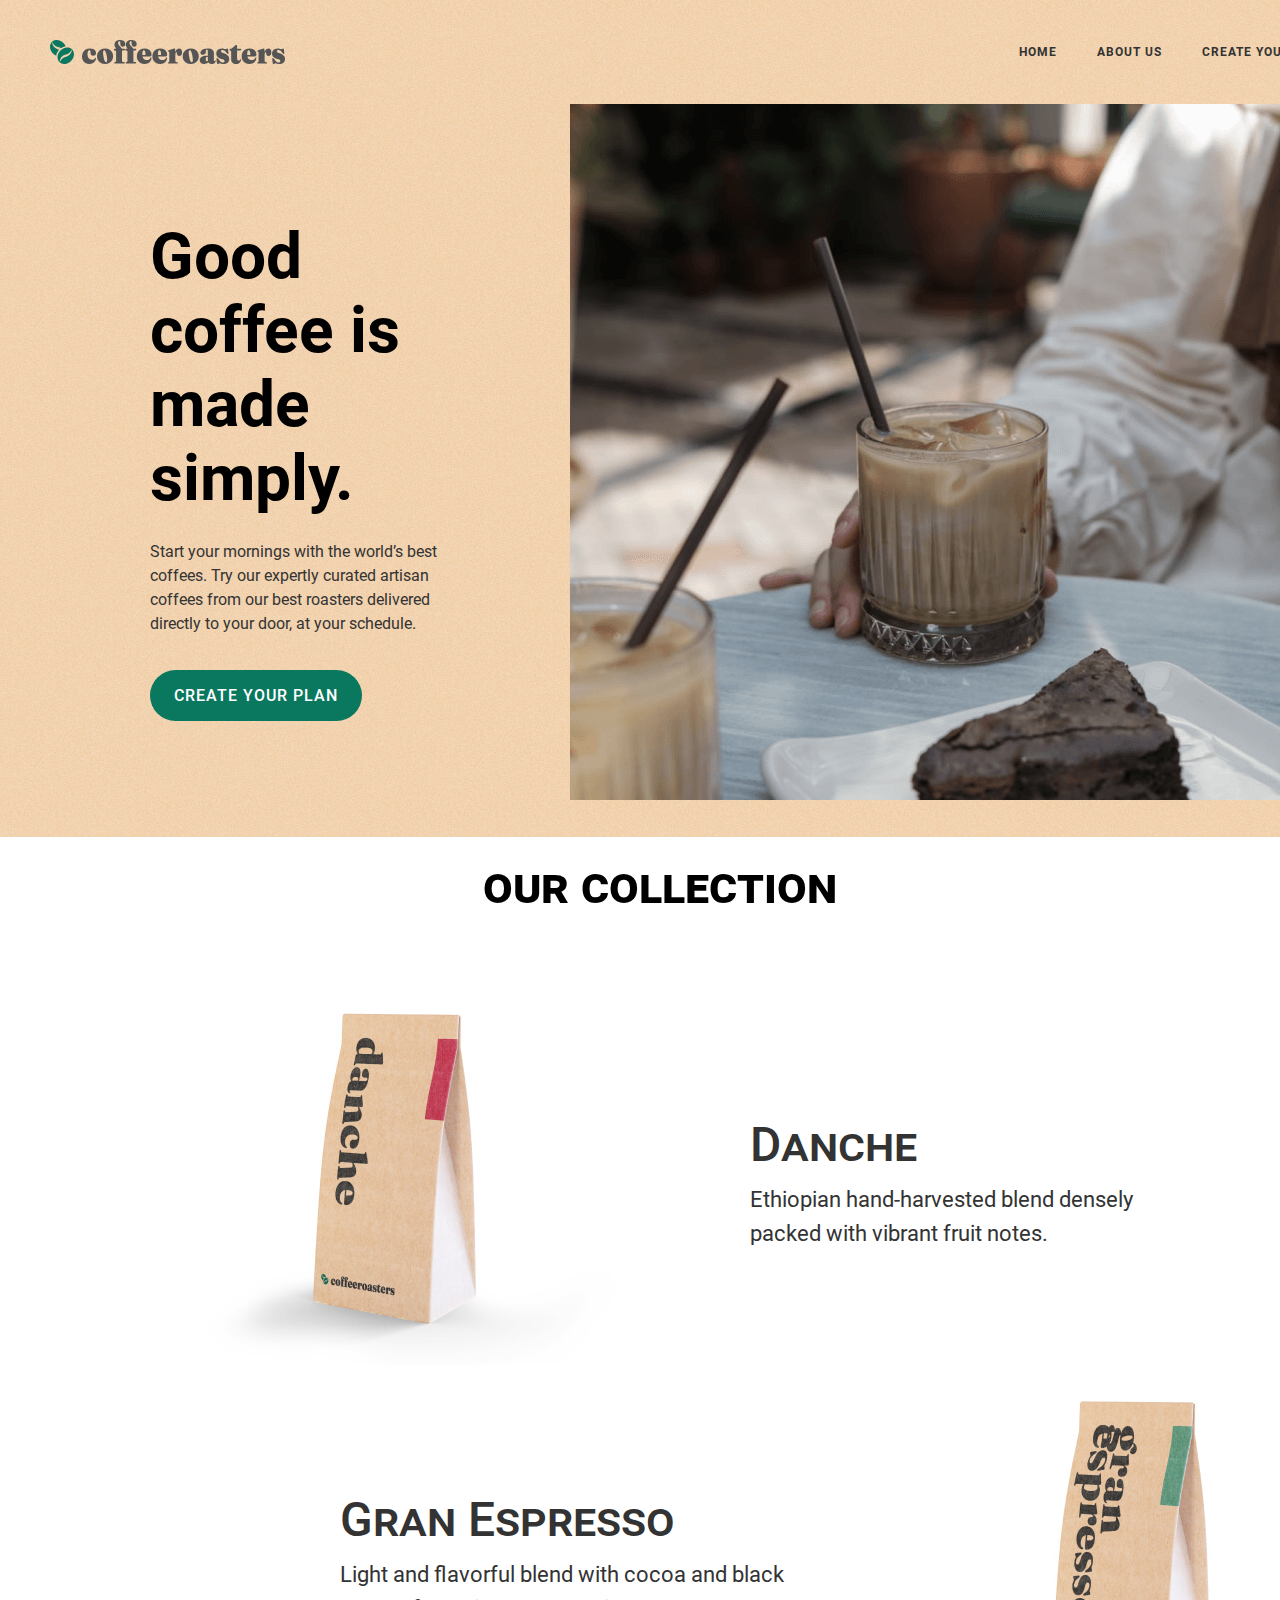
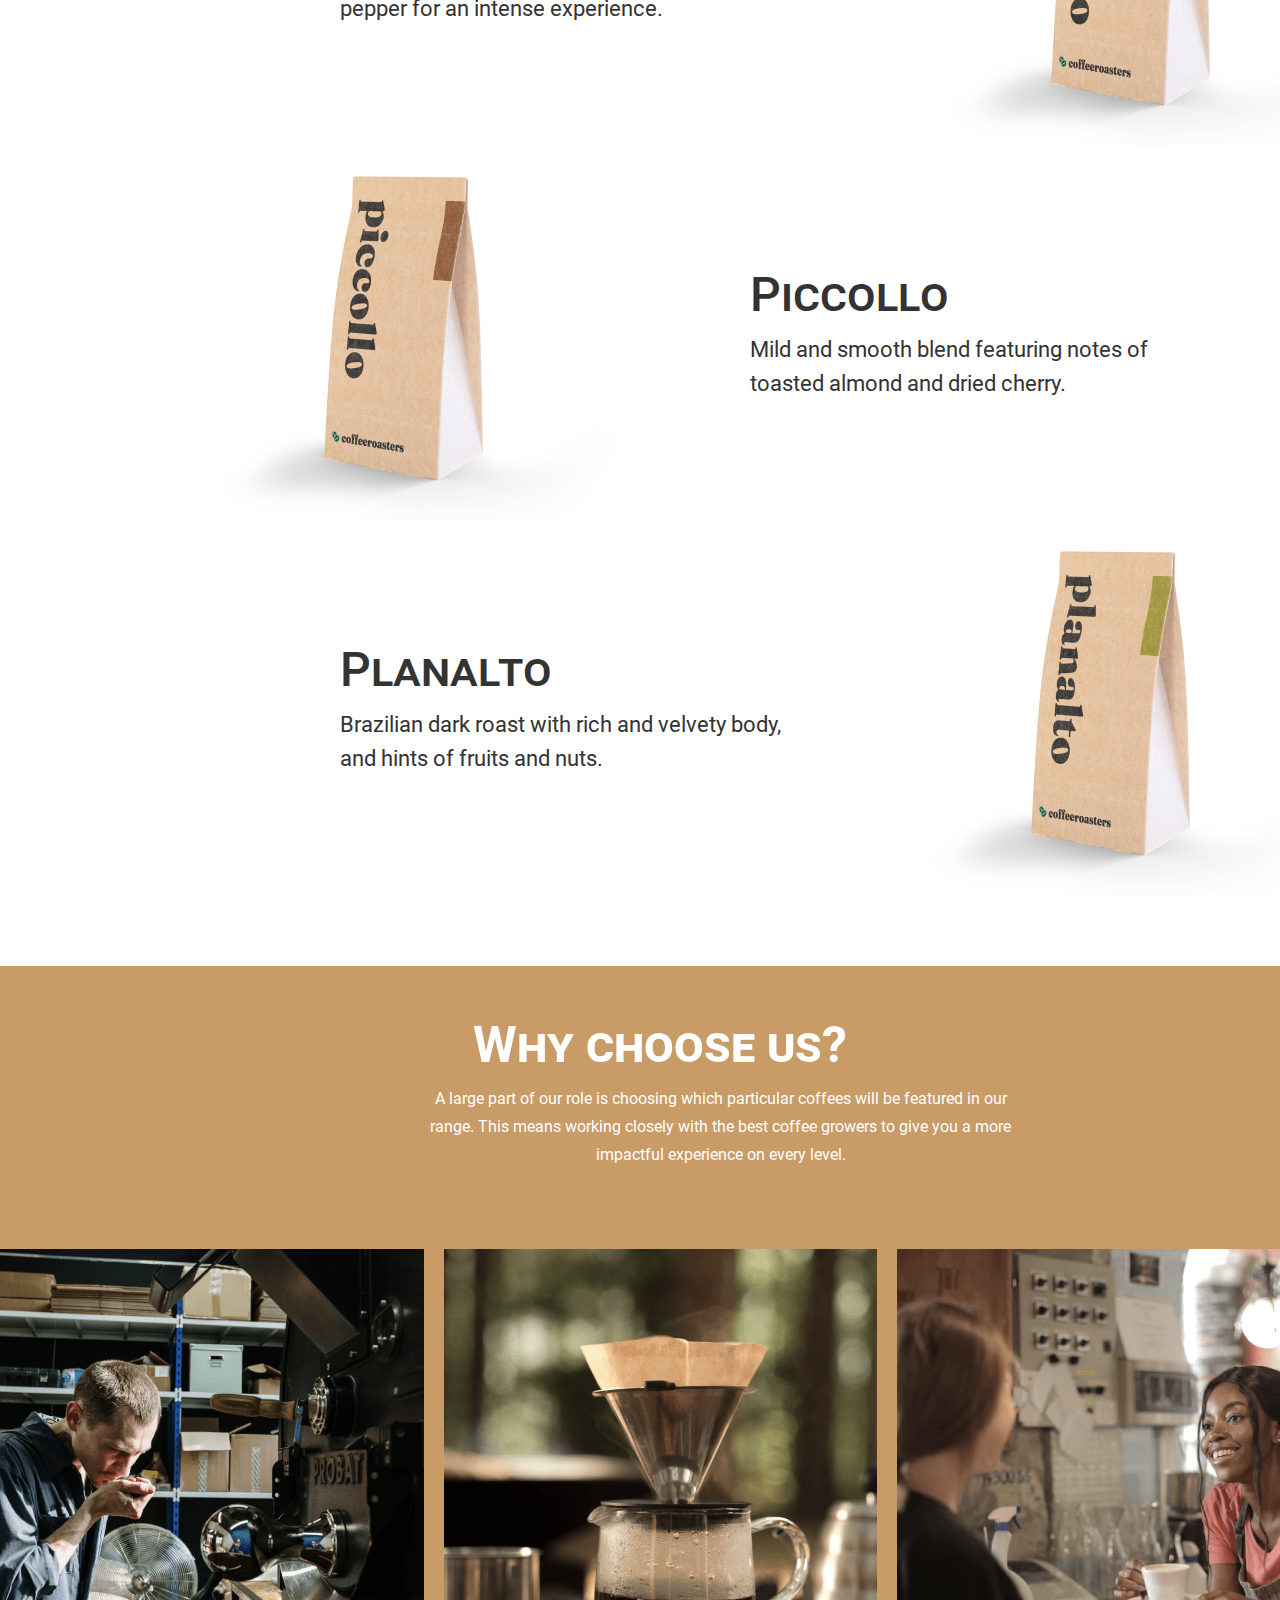
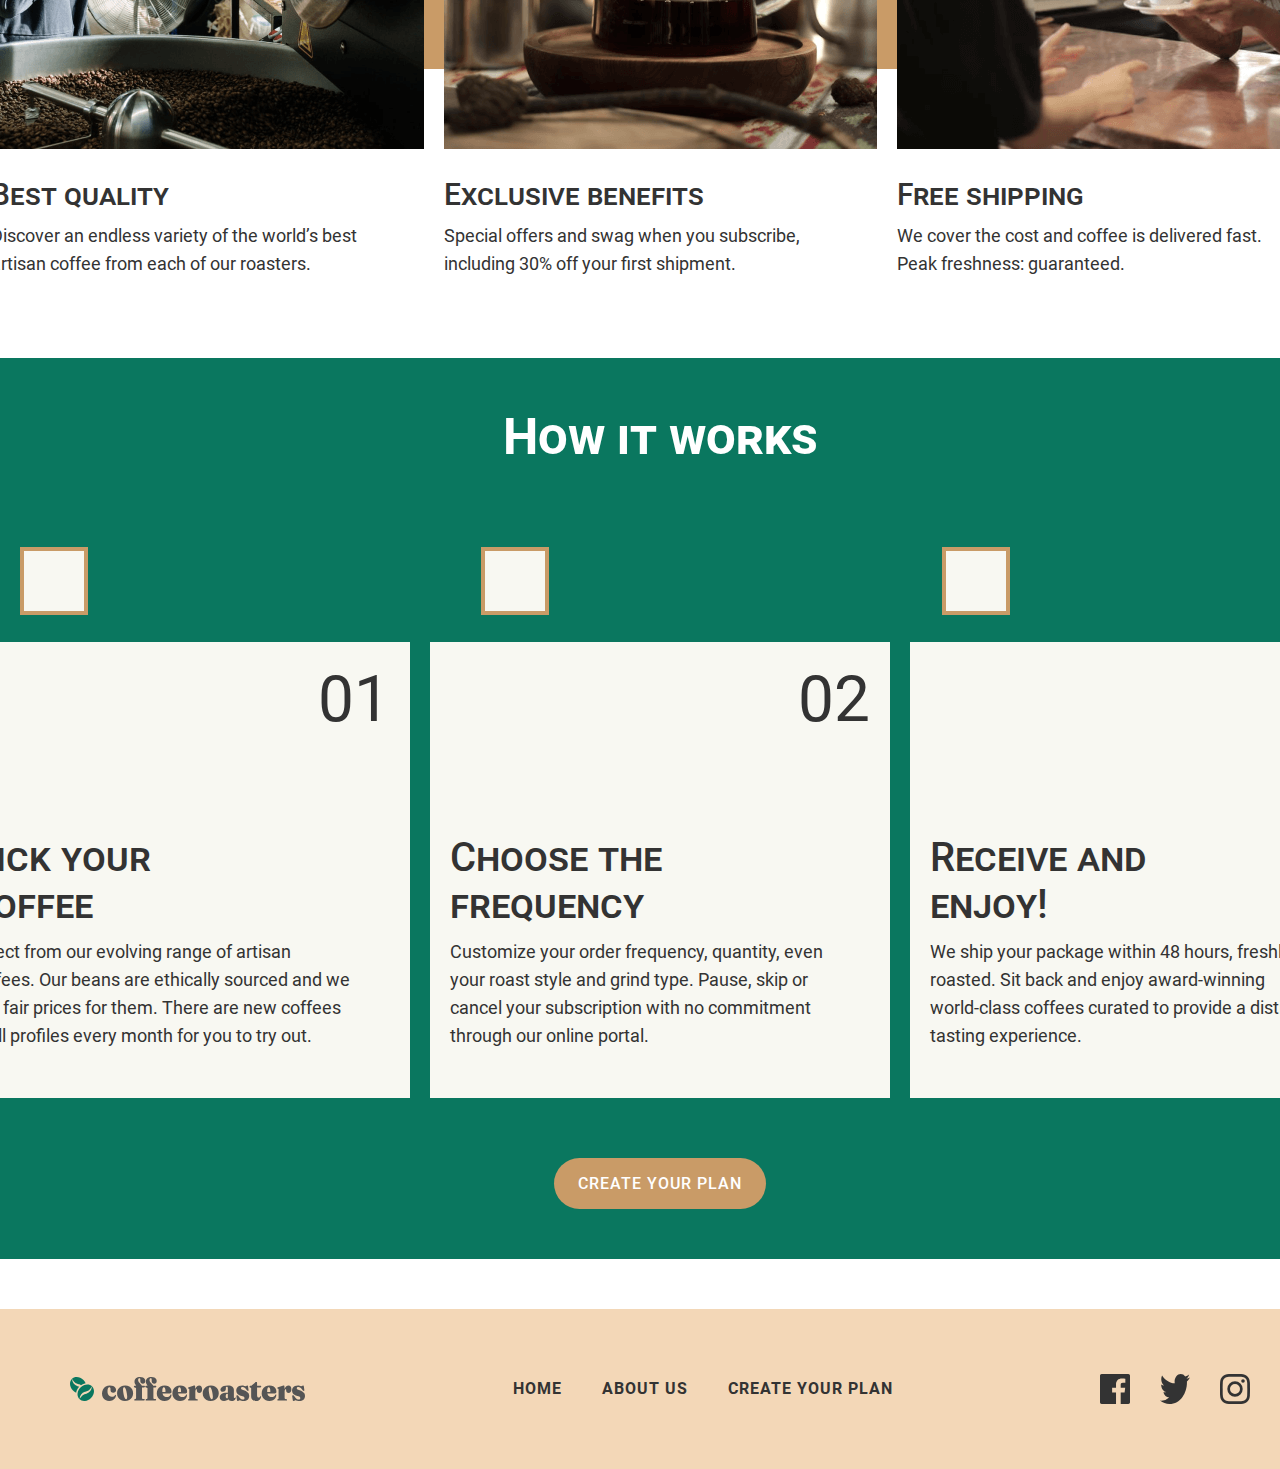
==== commit 0a766f75: "add hero styles" ====
--- a/index.html
+++ b/index.html
@@ -35,7 +35,7 @@
                         <p class="first-section-text">Start your mornings with the world’s best coffees. Try our expertly curated artisan coffees from our best roasters delivered directly to your door, at your schedule.</p>
                         <a class="main-link" href="#">Create your plan</a>
                     </div>
-                    <img class="first-section-img" src="img/Rectangle679.png" alt="coffe" width="710" height="696" srcset="img/Rectangle679.png 1x, img/Rectangle679@2x.png 2x">
+                    <img class="first-section-img first-section-img-index" src="img/Rectangle679.png" alt="coffe" width="710" height="696" srcset="img/Rectangle679.png 1x, img/Rectangle679@2x.png 2x">
                 </div>
             </section>
     </div>
--- a/css/styles.css
+++ b/css/styles.css
@@ -89,9 +89,9 @@
 /* SITE-HEADER */
 
 .site-header-wrapper {
+    background-color: var(--global-color);
     background-image: url("../img/site-header-fon.jpg");
 }
-
 
 .site-header {
     padding-top: 40px;
@@ -170,31 +170,32 @@
 
 .first-section-information {
     display: flex;
-    align-items: center;
+    padding-left: 0;
+    padding-right: 0;
+}
+.first-section-title {
+    width: 100%;
+    max-width: 730px;
+    padding-top: 116px;
+    padding-bottom: 116px;
     padding-left: 150px;
-    justify-content: space-between;
-}
-.first-section-title {
-    margin-right: 116px;  
+    padding-right: 116px;
 }
 
 .first-section-heading {
-    width: 447px;
-    font-weight: 700;
     font-size: 64px;
-    line-height: 75px;
-    margin: 0;
+    line-height: 74px;
+    margin-top: 0;
     margin-bottom: 24px;
     color: var(--color-heading);
 }
 .first-section-text {
-    width: 464px;
     font-size: 16px;
     line-height: 24px;
     margin: 0;
     margin-bottom: 34px;
-    
-}
+}
+
 .main-link {
     display: inline-block;
     font-weight: 500;
@@ -202,13 +203,15 @@
     line-height: 19px;
     color: var(--color);
     background-color: var(--background-main-link);
-    text-align: center;
     letter-spacing: 1px;
     font-variant: small-caps;
     padding: 16px 24px;
+    border: none;
+    cursor: pointer;
     border-radius: 100px;
     text-decoration: none;
     text-transform: uppercase;
+    white-space: nowrap;
     transition: 0.5s ease;
 }
 
@@ -218,8 +221,13 @@
 }
 
 .first-section-img {
-    display: block;
     width: 710px;
+    height: 696px;
+    object-fit: cover;
+}
+
+.first-section-img-index {
+    height: 696px;
 }
 
 /* MAIN */
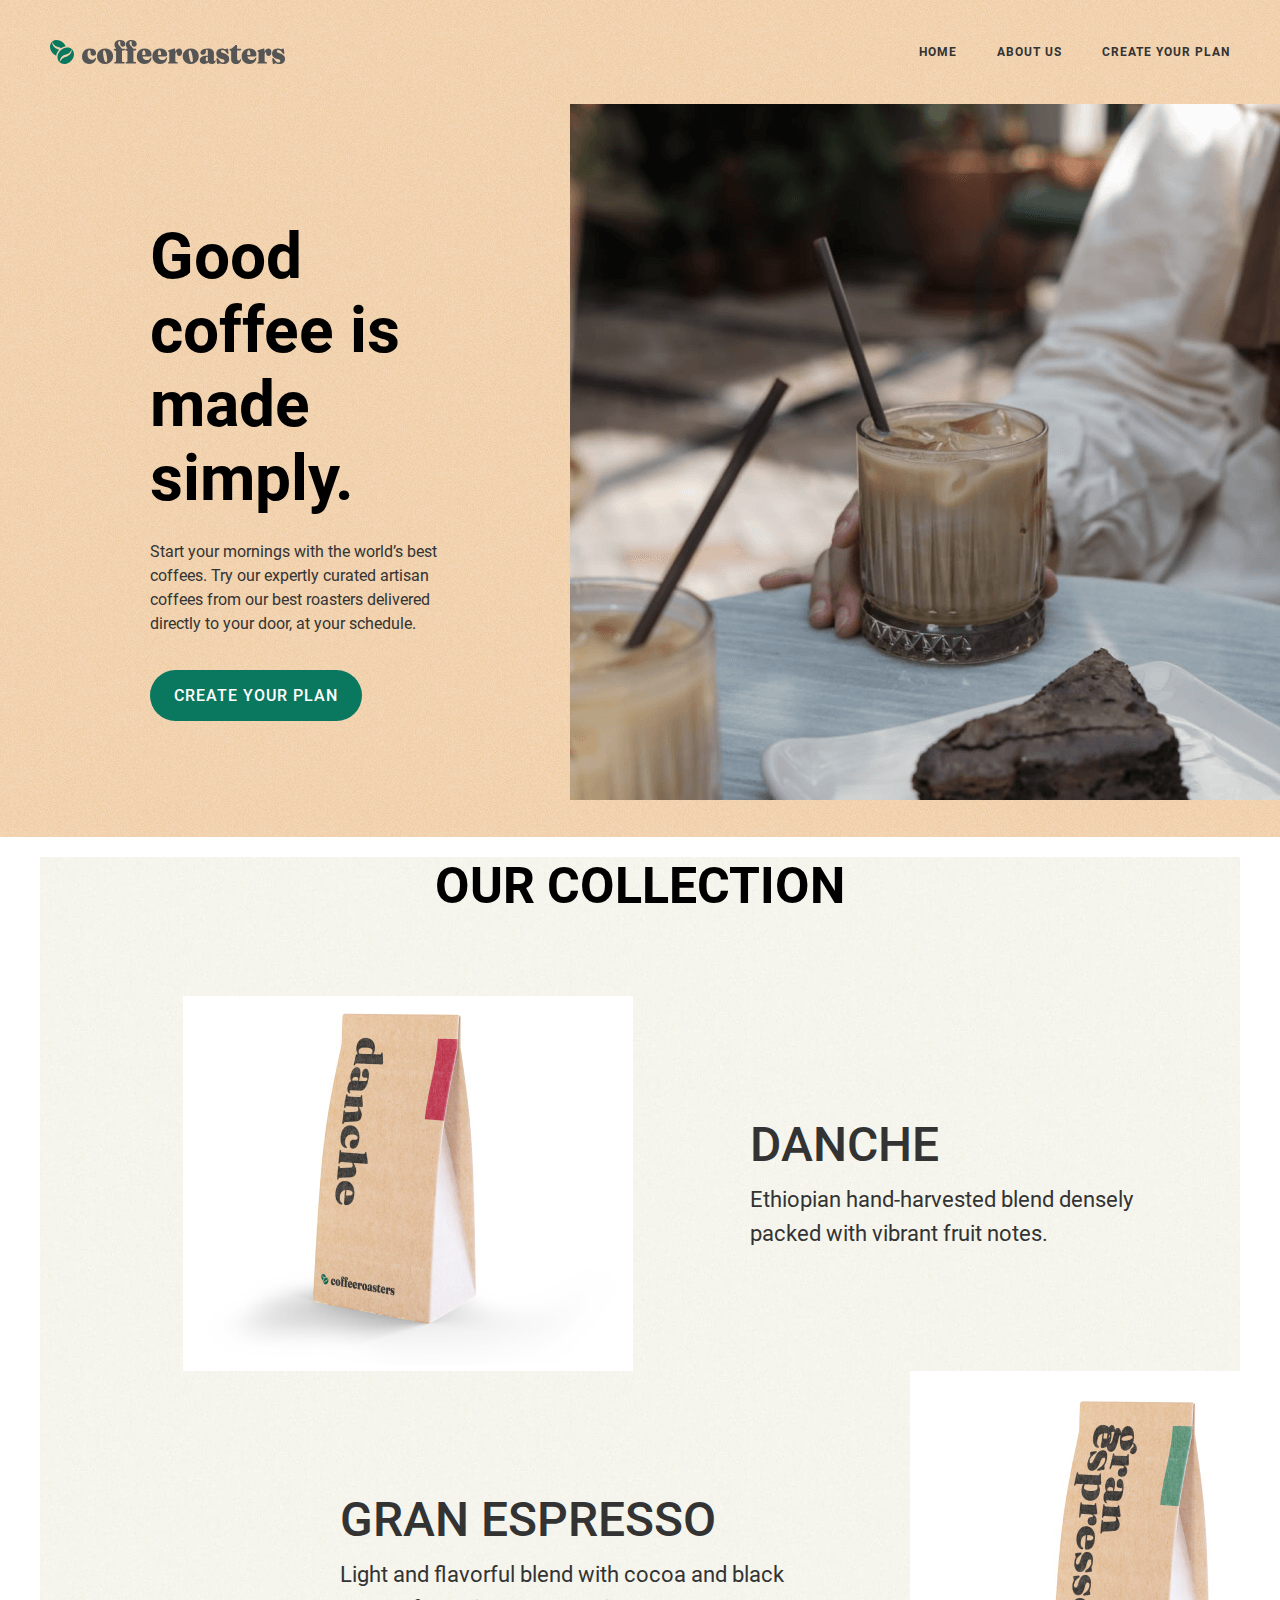
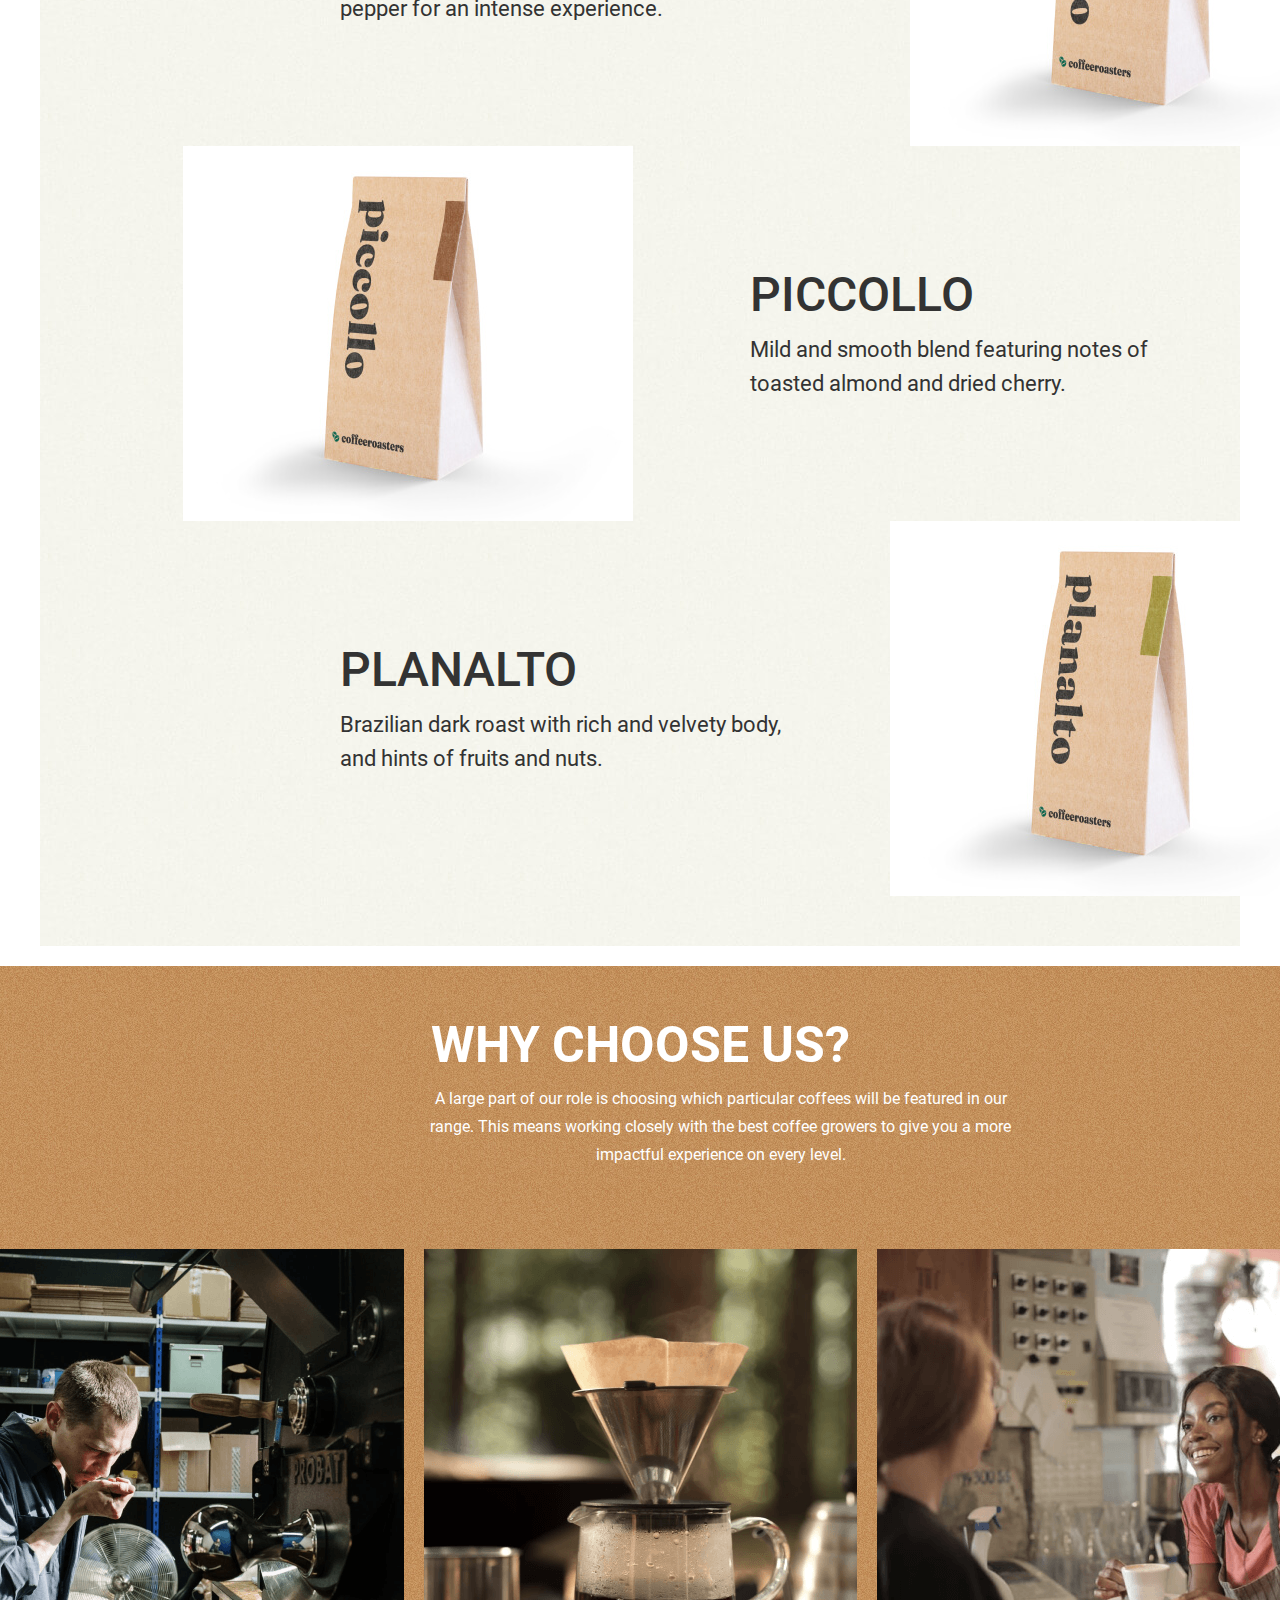
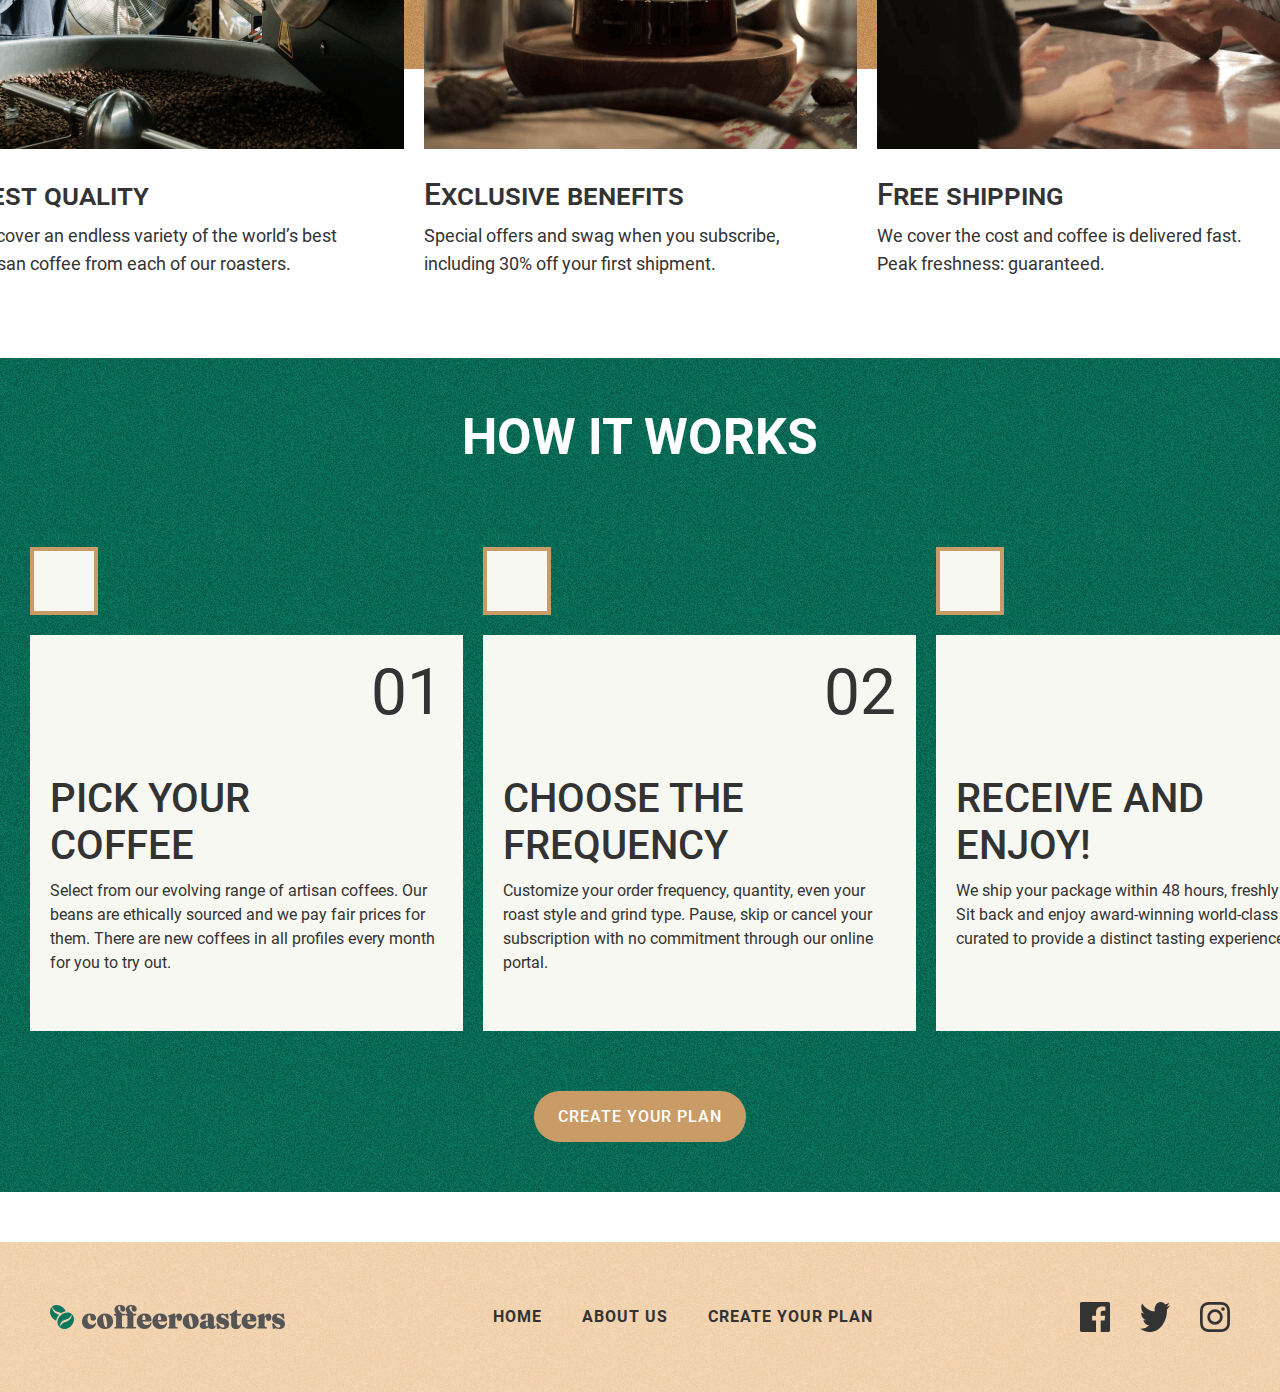
==== commit 38678e7b: "the third data section of the site has been redesigned and the site’s logos have been given hover st" ====
--- a/index.html
+++ b/index.html
@@ -5,7 +5,7 @@
     <meta http-equiv="X-UA-Compatible" content="IE=edge">
     <meta name="viewport" content="width=device-width, initial-scale=1.0">
     <title>CoffeRoasters</title>
-    
+    <!-- STYLE -->
     <link rel="stylesheet" href="css/normalize.css">
     <link rel="stylesheet" href="css/styles.css">
 </head>
@@ -108,37 +108,32 @@
                 </div>
         </section>
         <!-- THIRD-DATA-SECTION -->
-        <section class="third-data-section">
-            <div class="third-data-section-container container">
-                <h2 class="sub-section-heading third-heading">How it works</h2>
-                <ul class="third-data-section-link-list">
-                        <li class="third-data-section-list"><a class="third-data-section-link" href="#"></a></li>
-                        <li class="third-data-section-list"><a class="third-data-section-link" href="#"></a></li>
-                        <li class="third-data-section-list"><a class="third-data-section-link" href="#"></a></li>
-                </ul>
-
-                <ul class="third-data-section-info">
-                    <li class="subsection-for-data">
-                        <p class="subsection-number">01</p>
-                        <h3 class="subsection-heading">Pick your coffee</h3>
-                        <p class="subsection-text sub-data-section-text">Select from our evolving range of artisan coffees. Our beans are ethically sourced and we pay fair prices for them. There are new coffees in all profiles every month for you to try out.</p>
+        <section class="data-section">
+            <div class="how-work container">
+                <h2 class="choose-content-heading sub-section-heading">How it works</h2>
+                <ol class="how-work-boxes">
+                    <li class="how-work-box">
+                        <div class="how-work-box-content">
+                            <h3 class="how-work-box-content-heading">Pick your coffee</h3>
+                            <p class="how-work-box-content-text">Select from our evolving range of artisan coffees. Our beans are ethically sourced and we pay fair prices for them. There are new coffees in all profiles every month for you to try out.</p>
+                        </div>
                     </li>
-
-                    <li class="subsection-for-data">
-                        <p class="subsection-number">02</p>
-                        <h3 class="subsection-heading">Choose the frequency</h3>
-                        <p class="subsection-text sub-data-section-text">Customize your order frequency, quantity, even your roast style and grind type. Pause, skip or cancel your subscription with no commitment through our online portal.</p>
+                    <li class="how-work-box">
+                        <div class="how-work-box-content">
+                            <h3 class="how-work-box-content-heading">Choose the frequency</h3>
+                            <p class="how-work-box-content-text">Customize your order frequency, quantity, even your roast style and grind type. Pause, skip or cancel your subscription with no commitment through our online portal.</p>
+                        </div>
                     </li>
-
-                    <li class="subsection-for-data">
-                        <p class="subsection-number">03</p>
-                        <h3 class="subsection-heading">Receive and enjoy!</h3>
-                        <p class="subsection-text sub-data-section-text">We ship your package within 48 hours, freshly roasted. Sit back and enjoy award-winning world-class coffees curated to provide a distinct tasting experience.</p>
-                    </li>
-
-                </ul>
-                <div class="main-links">
-                    <a href="#" class="main-link main-links-link">Create your plan</a>
+                    <li class="how-work-box">
+                        <div class="how-work-box-content">
+                            <h3 class="how-work-box-content-heading">Receive and enjoy!</h3>
+                            <p class="how-work-box-content-text">We ship your package within 48 hours, freshly roasted. Sit back and enjoy award-winning world-class coffees curated to provide a distinct tasting experience./p>
+                            </div>
+                        </li>
+                    </ol>
+                    <div class="how-work-link">
+                        <a class="main-link how-work-main-link" href="">Create your plan</a>
+                    </div>
                 </div>
             </div>
         </section>
--- a/css/styles.css
+++ b/css/styles.css
@@ -1,4 +1,4 @@
-    /* CUSTOM-PROPS */
+/* CUSTOM-PROPS */
 :root {
     --background-main-link:#0A775F;
     --color-heading:#000;
@@ -9,7 +9,7 @@
     --section-link:#F8F8F2;
     --font:"Roboto", "Arial", sans-serif;
 }
-    /* FONTS */
+/* FONTS */
 @font-face {
     font-family: 'Roboto';
     src: url('../fonts/Roboto-Bold.woff2') format('woff2'),
@@ -38,9 +38,12 @@
 }
 
 /* GLOBAL */
+* {
+    box-sizing: border-box;
+}
 
 html {
-    box-sizing: border-box;
+    
     height: 100%;
     scroll-behavior: smooth;
 }
@@ -110,6 +113,7 @@
     display: flex;
     text-decoration: none;
     flex-shrink: 0;
+    transition: 0.4s ease;
 }
 
 .site-header-logo:hover {
@@ -124,6 +128,7 @@
     display: block;
     width: 235px;
     height: 24px;
+    margin-right: 10px;
     object-fit: contain;
 }
 
@@ -140,8 +145,8 @@
 .sitenav-title-link-list {
     display: flex;
     align-items: center;
-margin: 0;
-padding: 0;
+    margin: 0;
+    padding: 0;
 }
 
 .sitenav-link {
@@ -216,13 +221,12 @@
 }
 
 .main-link:hover {
-    color: var(--color);
-    background-color: var(--color-heading);
+    color: var(--background-main-link);
+    background-color: var(--color);
 }
 
 .first-section-img {
     width: 710px;
-    height: 696px;
     object-fit: cover;
 }
 
@@ -230,9 +234,8 @@
     height: 696px;
 }
 
-/* MAIN */
+/* MAIN-CONTENT */
 .main-content {
-    display: block;
     flex-grow: 1;
 }
 
@@ -249,6 +252,7 @@
     margin-right: 20px;
     margin-left: 20px;
     background-color: var(--color);
+    background-image: url("../img/main-content-fon-bg.jpg");
 }
 
 .main-info-heading {
@@ -256,7 +260,7 @@
     font-size: 50px;
     line-height: 59px;
     text-align: center;
-    font-variant: small-caps;
+    text-transform: uppercase;
     margin: 0;
     margin-bottom: 80px;
     color: var(--color-heading);
@@ -268,9 +272,10 @@
 }
 
 .main-info-section-img {
-    display: block;
+    flex-shrink: 0;
     width: 450px;
-    list-style-type: none;
+    height: 375px;
+    object-fit: cover;
 }
 
 .main-info-title-one {
@@ -297,7 +302,7 @@
     font-weight: 500;
     font-size: 48px;
     line-height: 56px;
-    font-variant: small-caps;
+    text-transform: uppercase;
     margin: 0;
     margin-bottom: 10px;
     color: var(--color-main-heading-text);
@@ -318,6 +323,7 @@
 }
 
 .sub-data {
+    background-image: url("../img/2fon-bg.jpg");
     background-color: var(--color-main-links);
     padding-top: 50px;
 }
@@ -330,7 +336,7 @@
     color: var(--color);
     margin: 0;
     margin-bottom: 10px;
-    font-variant: small-caps;
+    text-transform: uppercase;
 }
 
 .sub-section-text {
@@ -387,120 +393,118 @@
 }
 
 /* THIRD-SUBSECTION-DATA */
-.third-data-section {
-    background-color: var(--color);
+.how-work {
+    background-color:var(--background-main-link);
+    background-image: url("../img/3foon-bg.jpg");
+    padding: 50px 30px;
     margin-bottom: 50px;
 }
 
-.third-data-section-container {
-    padding-top: 50px;
-    padding-bottom: 50px;
-    background-color: var(--background-main-link);
-}
-
-.third-heading {
+.choose-content-heading {
     margin-bottom: 80px;
 }
 
-.third-data-section-link-list {
-    display: flex;
-    align-items: center;
+.how-work-boxes {
+    display: flex;
+    list-style: none;
+    margin: 0;
+    margin-left: -20px;
+    margin-bottom: 60px;
     padding: 0;
-    margin: 0;
-    margin-bottom: 20px;
-}
-
-.third-data-section-list {
-    list-style: none;
-}
-
-.third-data-section-list:not(:last-child) {
-    margin-right: 393px;
-}
-
-.third-data-section-link {
+    counter-reset: how-work;
+}
+
+.how-work-box {
+    display: flex;
+    flex-direction: column;
+    margin-left: 20px;
+    counter-increment: how-work;
+}
+
+.how-work-box::before {
     width: 60px;
     height: 60px;
-    display: inline-block;
-    background-color:var(--section-link);
-    border: 4px solid var(--color-main-links);
-}
-
-.third-data-section-info {
-    padding: 0;
-    margin: 0;
-    display: flex;
-    align-items: center;
-    justify-content: center;
-    margin-bottom: 60px;
-}
-
-.subsection-for-data {
+    background-color: #f8f8f2;
+    border: 4px solid #c99b67;
+    content: "";
+    margin-bottom: 20px;
+    display: block;
+
+}
+
+.how-work-box-content {
+    display: flex;
+    flex-direction: column;
     width: 433px;
     height: 396px;
-    list-style: none;
-    padding: 20px 20px 40px 20px;
+    padding: 20px 20px 40px;
     background-color: var(--section-link);
 }
 
-.subsection-for-data:not(:last-child) {
-    margin-right: 20px;
-}
-
-.subsection-number {
+.how-work-box-content::before {
+    content: "0" counter(how-work);
+    align-self: end;
     font-size: 64px;
     line-height: 75px;
-    color: var(--color-main-heading-text);
-    margin: 0;
-    margin-bottom: 97px;
-    padding-left: 348px;
-    font-variant: small-caps;
-}
-
-.subsection-heading {
-    width: 231px;
+    margin-bottom: 45px;
+}
+
+.how-work-box-content-heading {
+    width: 250px;
     font-weight: 500;
     font-size: 40px;
     line-height: 47px;
-    font-variant: small-caps;
-    margin: 0;
-    margin-bottom: 10px;
-    color: var(--color-main-heading-text);
-}
-
-.subsection-text {
-    width: 385px;
-}
-
-.main-links {
+    margin: 0;
+    margin-bottom: 10px; 
+    text-transform: uppercase;
+}
+
+.how-work-box-content-text {
+    margin: 0;
+}
+
+.how-work-link {
     text-align: center;
 }
 
-.main-links-link {
+.how-work-main-link {
     background-color: var(--color-main-links);
 }
 
-.main-links-link:hover {
-    color: var(--background-main-link);
-    background-color: var(--color-main-links);
+.how-work-main-link:hover {
+    color: #0A775F;
+    background-color: var(--color);
 }
 
 /* FOOTER */
 .site-footer {
+    background-image: url("../img/footer-fon-bg.jpg");
     background-color: var(--global-color);
-    padding: 65px 50px;
+    padding-top: 60px;
+    padding-bottom: 60px;
 }
 
 .site-footer-container {
     display: flex;
     align-items: center;
     justify-content: space-between;
+    padding-left: 50px;
+    padding-right: 50px;
 }
 
 .site-footer-logo {
     display: block;
     width: 235px;
     height: 24px;
+    transition: 0.4s ease;
+}
+
+.site-footer-logo:hover {
+    opacity: 0.8;
+}
+
+.site-footer-logo:active {
+    opacity: 0.6;
 }
 
 .site-footer-link-list {
@@ -553,7 +557,7 @@
     width: 30px;
     height: 30px;
     color: var(--color-main-heading-text);
-    transition: 0.6s ease;
+    transition: 0.4s ease;
 }
 
 .social-network-icon-link:hover {
@@ -569,7 +573,18 @@
 only screen and (                min-resolution: 192dpi),
 only screen and (                min-resolution: 2dppx) { 
 .site-header {
-background-image: url("../img/site-header-fon@2x.jpg");
+    background-image: url("../img/site-header-fon@2x.jpg");
 }   
-
-}
+.sub-data {
+    background-image: url("../img/2fon-bg@2x.jpg");
+}
+.how-work {
+    background-image: url("../img/3foon-bg@2x.png");
+}
+.site-footer {
+    background-image: url("../img/footer-fon-bg@2x.jpg");
+}
+.main-info {
+    background-image: url("../img/main-content-fon-bg@2x.png");
+}
+}
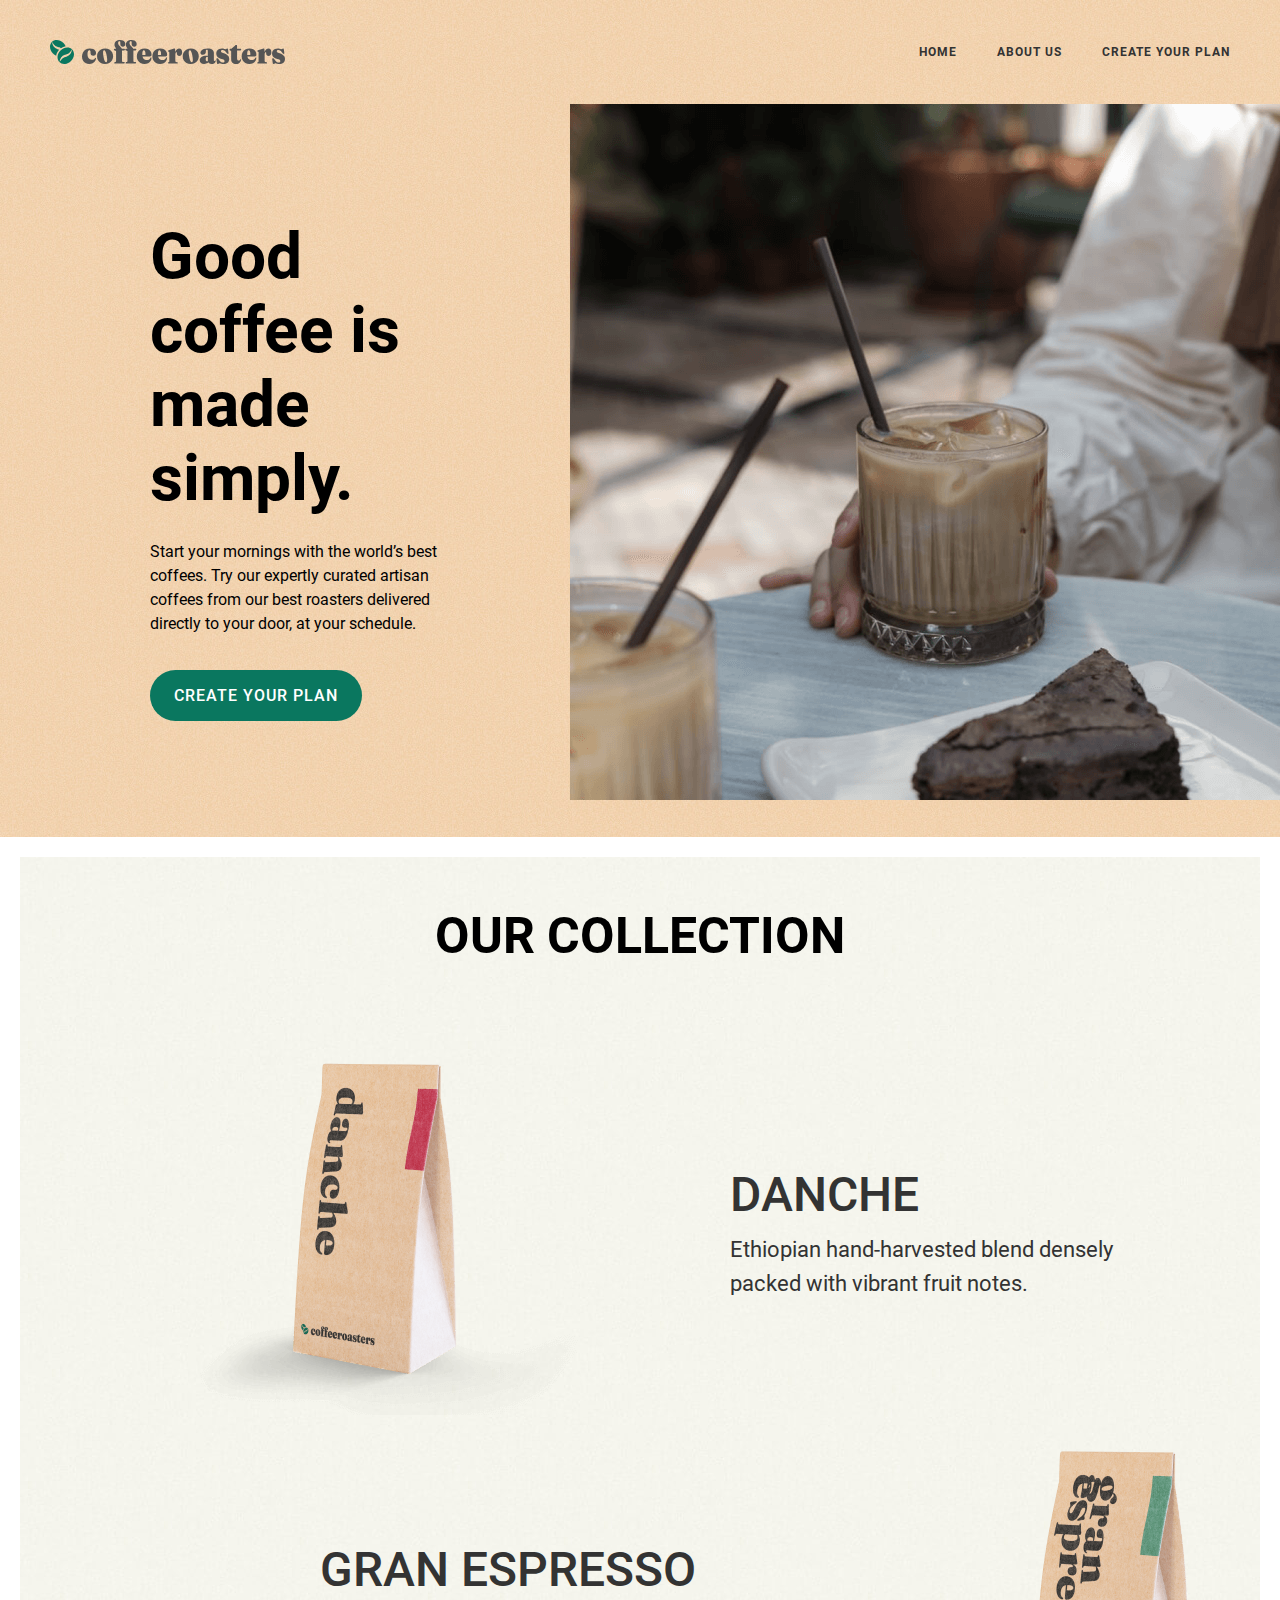
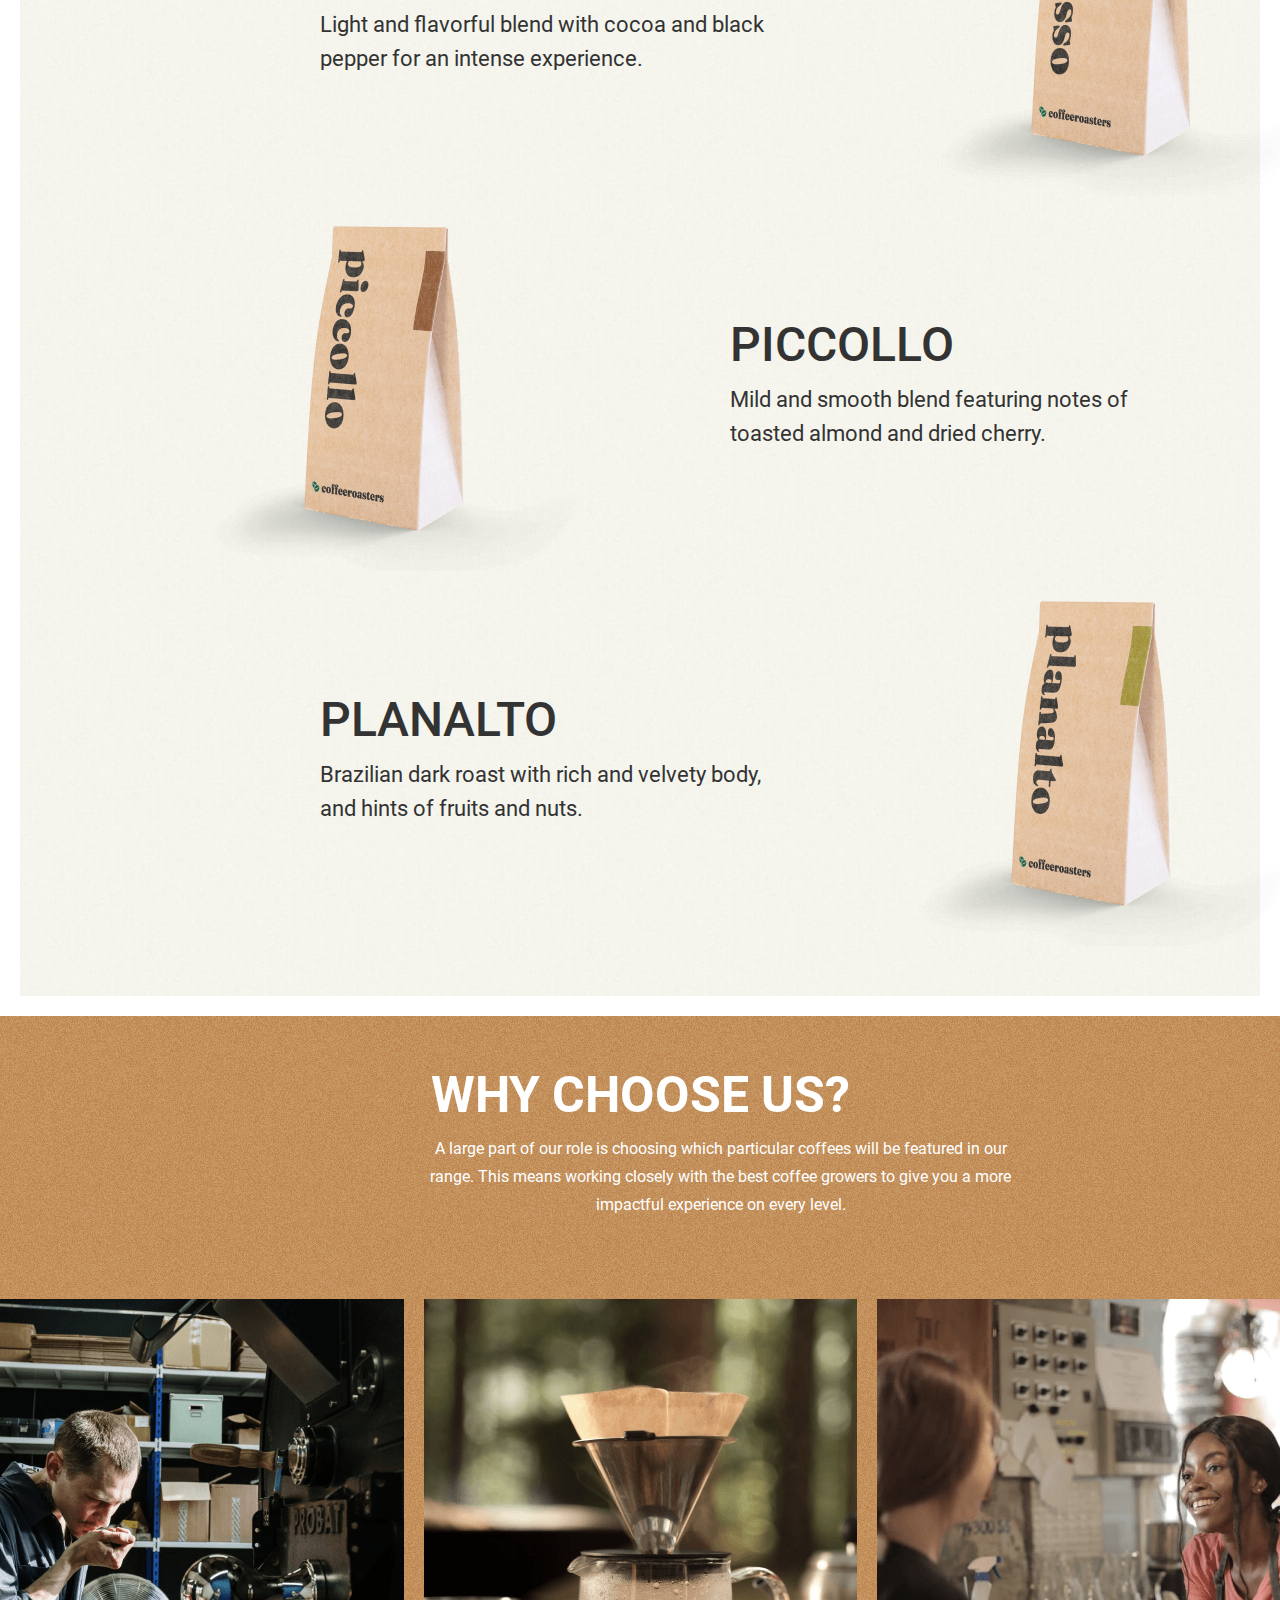
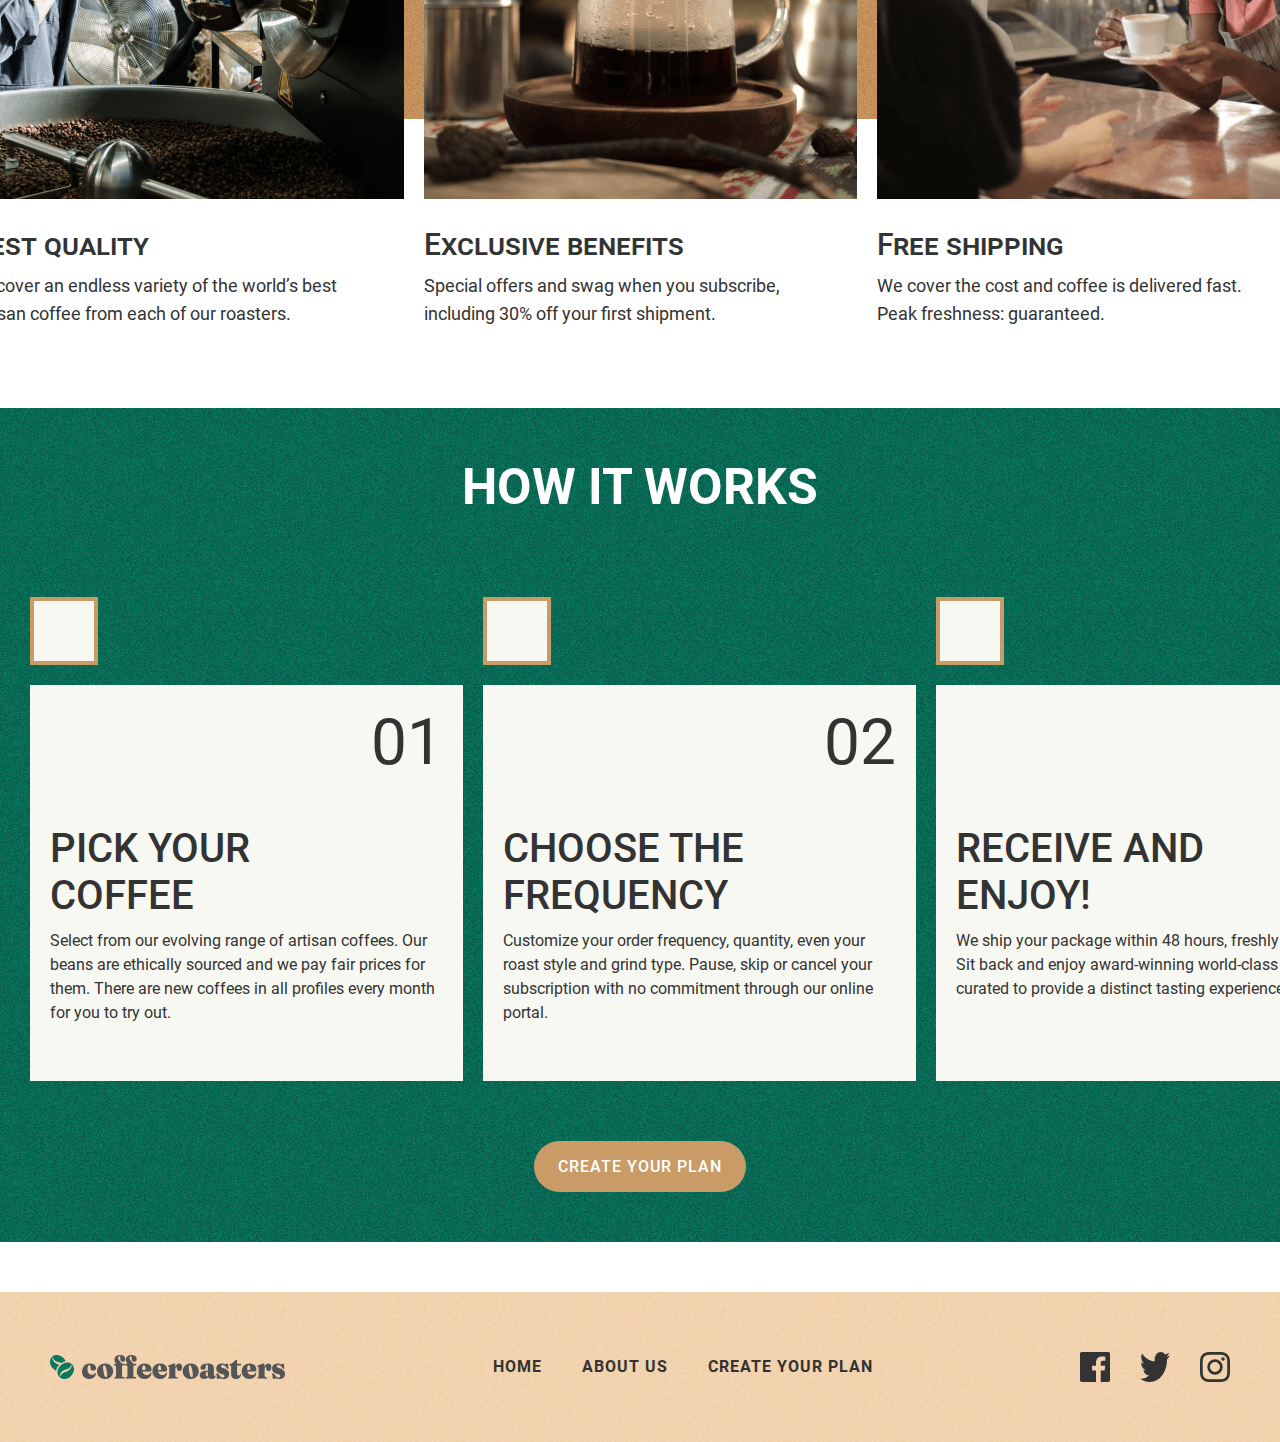
==== commit fb4602e5: "add main-quality style" ====
--- a/index.html
+++ b/index.html
@@ -21,7 +21,7 @@
                 <nav class="sitenav">
                     <ul class="sitenav-title-link-list">
                         <li class="sitenav-list"><a class="sitenav-link" href="#">HOME</a></li>
-                        <li class="sitenav-list"><a class="sitenav-link" href="#">ABOUT US</a></li>
+                        <li class="sitenav-list"><a class="sitenav-link" href="aboutus.html">ABOUT US</a></li>
                         <li class="sitenav-list"><a class="sitenav-link" href="#">Create your plan</a></li>
                     </ul>
                 </nav>
@@ -46,9 +46,9 @@
                 <h2 class="main-info-heading">our collection</h2>
 
                 <div class="main-info-section">
-                    <img class="main-info-section-img " src="img/kopibr.jpg" alt="poper" width="450" height="375" srcset="img/kopibr.jpg 1x, img/kopibr@2x.jpg 2x">
+                    <img class="main-info-section-img " src="img/danche.png" alt="poper" width="450" height="375" srcset="img/danche.png 1x, img/danche@2x.png 2x">
                     <div class="main-info-title-one">
-                        <h3 class="main-info-section-heading">Danche</h3>
+                        <h3 class="main-info-section-heading ">Danche</h3>
                         <p class="main-info-section-text">Ethiopian hand-harvested blend densely packed with vibrant fruit notes.</p>
                     </div> 
                 </div>
@@ -58,11 +58,11 @@
                         <h3 class="main-info-section-heading">Gran Espresso</h3>
                         <p class="main-info-section-text">Light and flavorful blend with cocoa and black pepper for an intense experience.</p>
                     </div> 
-                    <img class="main-info-section-img main-images" src="img/kopiik.jpg" alt="poper" width="450" height="375" srcset="img/kopiik.jpg 1x, img/kopiik@2x.jpg 2x">
+                    <img class="main-info-section-img main-images" src="img/gran.png" alt="poper" width="450" height="375" srcset="img/gran.png 1x, img/gran@2x.png 2x">
                 </div>
 
                 <div class="main-info-section">
-                    <img class="main-info-section-img" src="img/kopiuc.jpg" alt="poper" width="450" height="375" srcset="img/kopiuc.jpg 1x, img/kopiuc@2x.jpg 2x">
+                    <img class="main-info-section-img" src="img/piccollo.png" alt="poper" width="450" height="375" srcset="img/piccollo.png 1x, img/piccollo@2x.png 2x">
                     <div class="main-info-title-three">
                         <h3 class="main-info-section-heading">Piccollo</h3>
                         <p class="main-info-section-text">Mild and smooth blend featuring notes of toasted almond and dried cherry.</p>
@@ -74,7 +74,7 @@
                         <h3 class="main-info-section-heading">Planalto</h3>
                         <p class="main-info-section-text">Brazilian dark roast with rich and velvety body, and hints of fruits and nuts.</p>
                     </div> 
-                    <img class="main-info-section-img main-images" src="img/kopitr.jpg" alt="poper" width="450" height="375" srcset="img/kopitr.jpg 1x, img/kopitr@2x.jpg 2x">
+                    <img class="main-info-section-img main-images" src="img/planalto.png" alt="poper" width="450" height="375" srcset="img/planalto.png 1x, img/planalto@2x.png 2x">
                 </div>
 
             </div>
--- a/css/styles.css
+++ b/css/styles.css
@@ -199,6 +199,12 @@
     line-height: 24px;
     margin: 0;
     margin-bottom: 34px;
+    color: var(--color-heading);
+}
+
+/* ABOUT-US */
+.first-section-text-two {
+    margin-bottom: 0;
 }
 
 .main-link {
@@ -227,11 +233,12 @@
 
 .first-section-img {
     width: 710px;
+    height: 696px;
     object-fit: cover;
 }
 
-.first-section-img-index {
-    height: 696px;
+.first-section-img-two {
+    height: 596px;
 }
 
 /* MAIN-CONTENT */
@@ -246,11 +253,7 @@
 }
 
 .main-info {
-    padding-left: 143px;
-    padding-right: 143px;
-    padding-bottom: 50px;
-    margin-right: 20px;
-    margin-left: 20px;
+    padding: 50px 143px;
     background-color: var(--color);
     background-image: url("../img/main-content-fon-bg.jpg");
 }
@@ -308,6 +311,13 @@
     color: var(--color-main-heading-text);
 }
 
+/* ABOUT-US */
+.our-commitment-heading {
+    font-weight: 700; 
+    color: var(--color-heading);
+    margin-bottom: 24px;
+}
+
 .main-info-section-text {
     width: 453px;
     font-size: 22px;
@@ -391,6 +401,11 @@
     color: var(--color-main-heading-text);
     
 }
+/* ABOUT-US */
+.our-commitment-text {
+    width: 626px;
+}
+
 
 /* THIRD-SUBSECTION-DATA */
 .how-work {
@@ -587,4 +602,67 @@
 .main-info {
     background-image: url("../img/main-content-fon-bg@2x.png");
 }
-}
+.main-commitment {
+    background-image: url("../img/commitmentfon@2x.jpg");
+}
+.our-commitment {
+    background-image: url("../img/commitmentfon@2x.jpg");
+}
+.main-quality {
+    background-image: url("../img/fon-quality@2x.png");
+}
+}
+
+/* MAIN-COMMITMENT */
+.main-commitment {
+    background-image: url("../img/commitmentfon.jpg");
+    padding: 160px  64px 200px 165px;
+    margin-bottom: 160px;
+}
+
+.our-commitment {
+    background-image: url("../img/out-bg.png");
+    background-repeat: no-repeat;
+    background-size: contain;
+}
+
+.commit {
+    margin-left: 500px;
+}
+
+/* <!-- THIRD-DATA-SECTION --> */
+.main-quality {
+    background-image: url("../img/fon-quality.png");
+    margin-bottom: 20px;
+}
+
+.main-quality-info {
+    display: flex;
+    justify-content: space-between;
+}
+
+.main-heading-text-wrapper {
+    padding-left: 143px;
+    padding-top: 100px;
+    padding-bottom: 118px;
+    padding-right: 38px;
+
+}
+
+.main-quality-heading {
+    margin-bottom: 16px;
+    width: 200px;
+}
+
+.main-quality-text {
+    width: 639px; 
+    color: var(--color);
+}
+
+.main-quality-img {
+    width: 550px;
+    object-fit: contain;
+    margin-top: -80px;
+    padding-bottom: 80px;
+    padding-right: 30px;
+}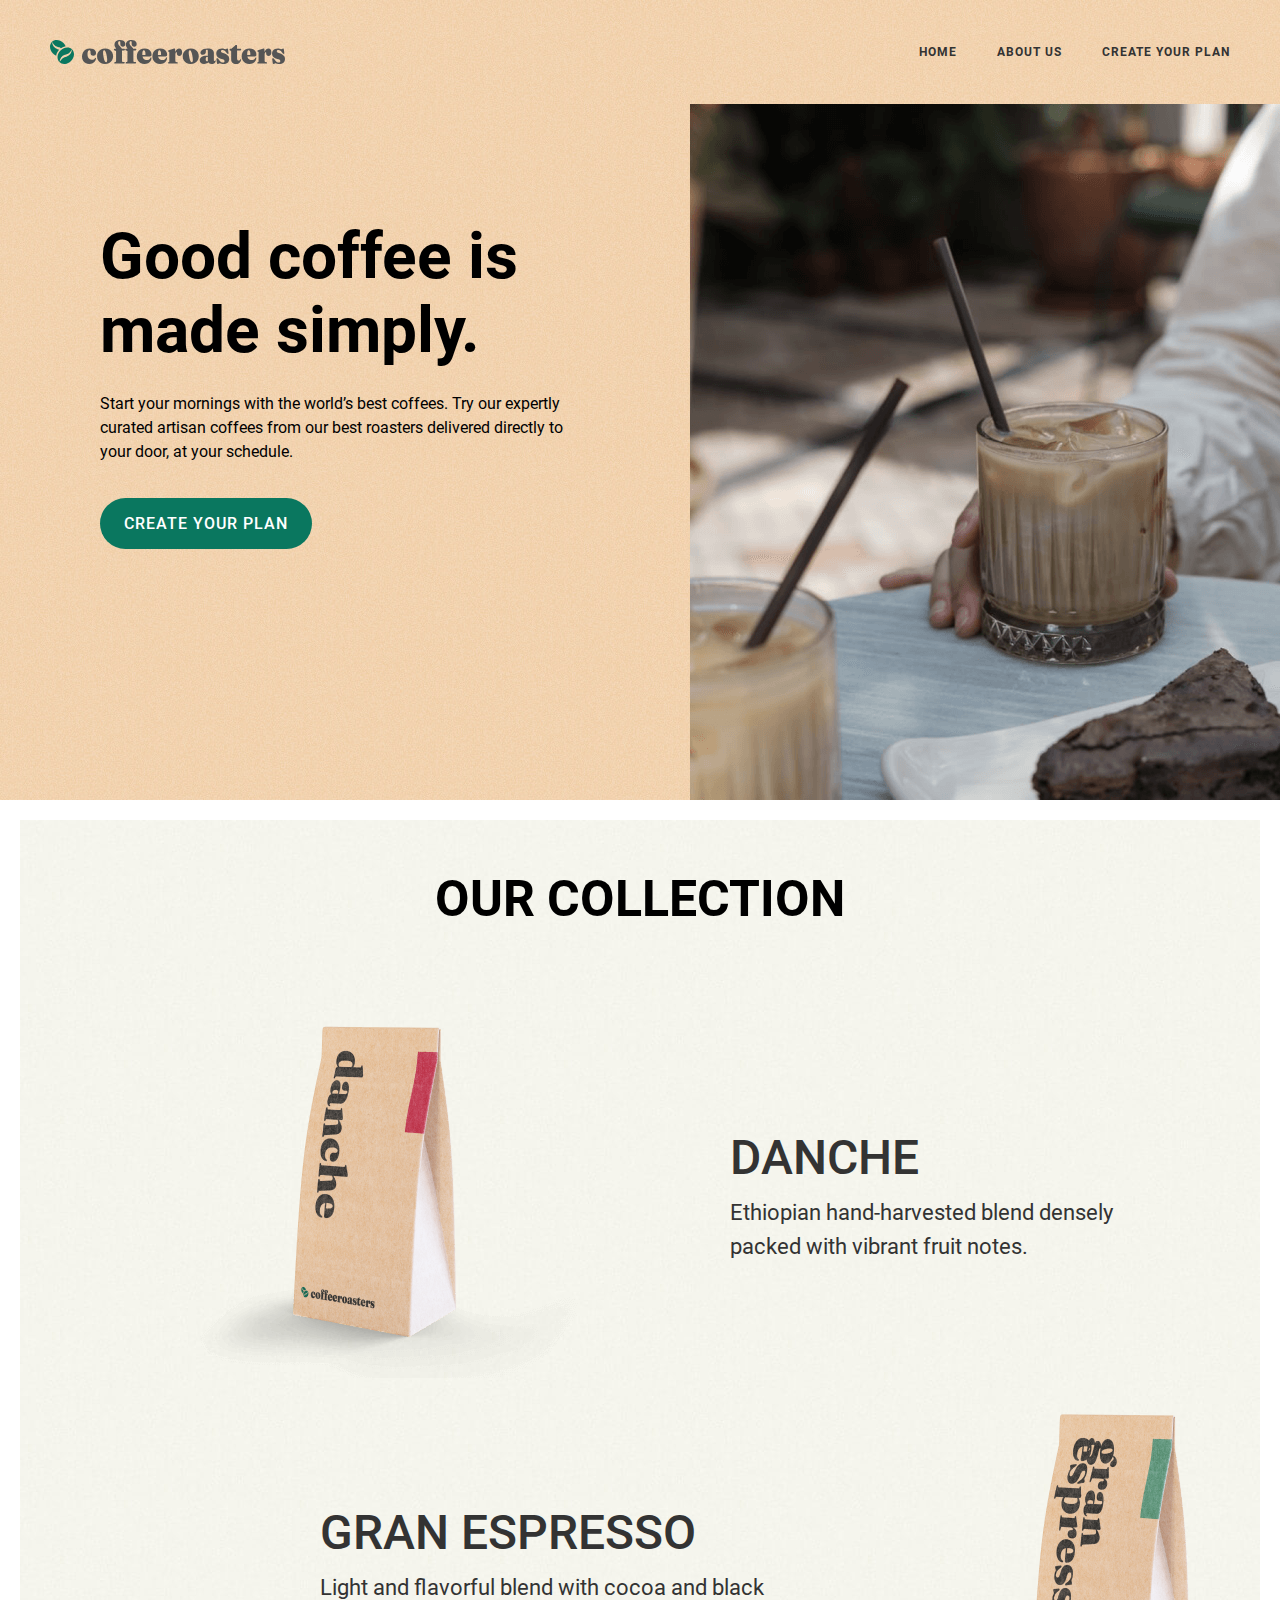
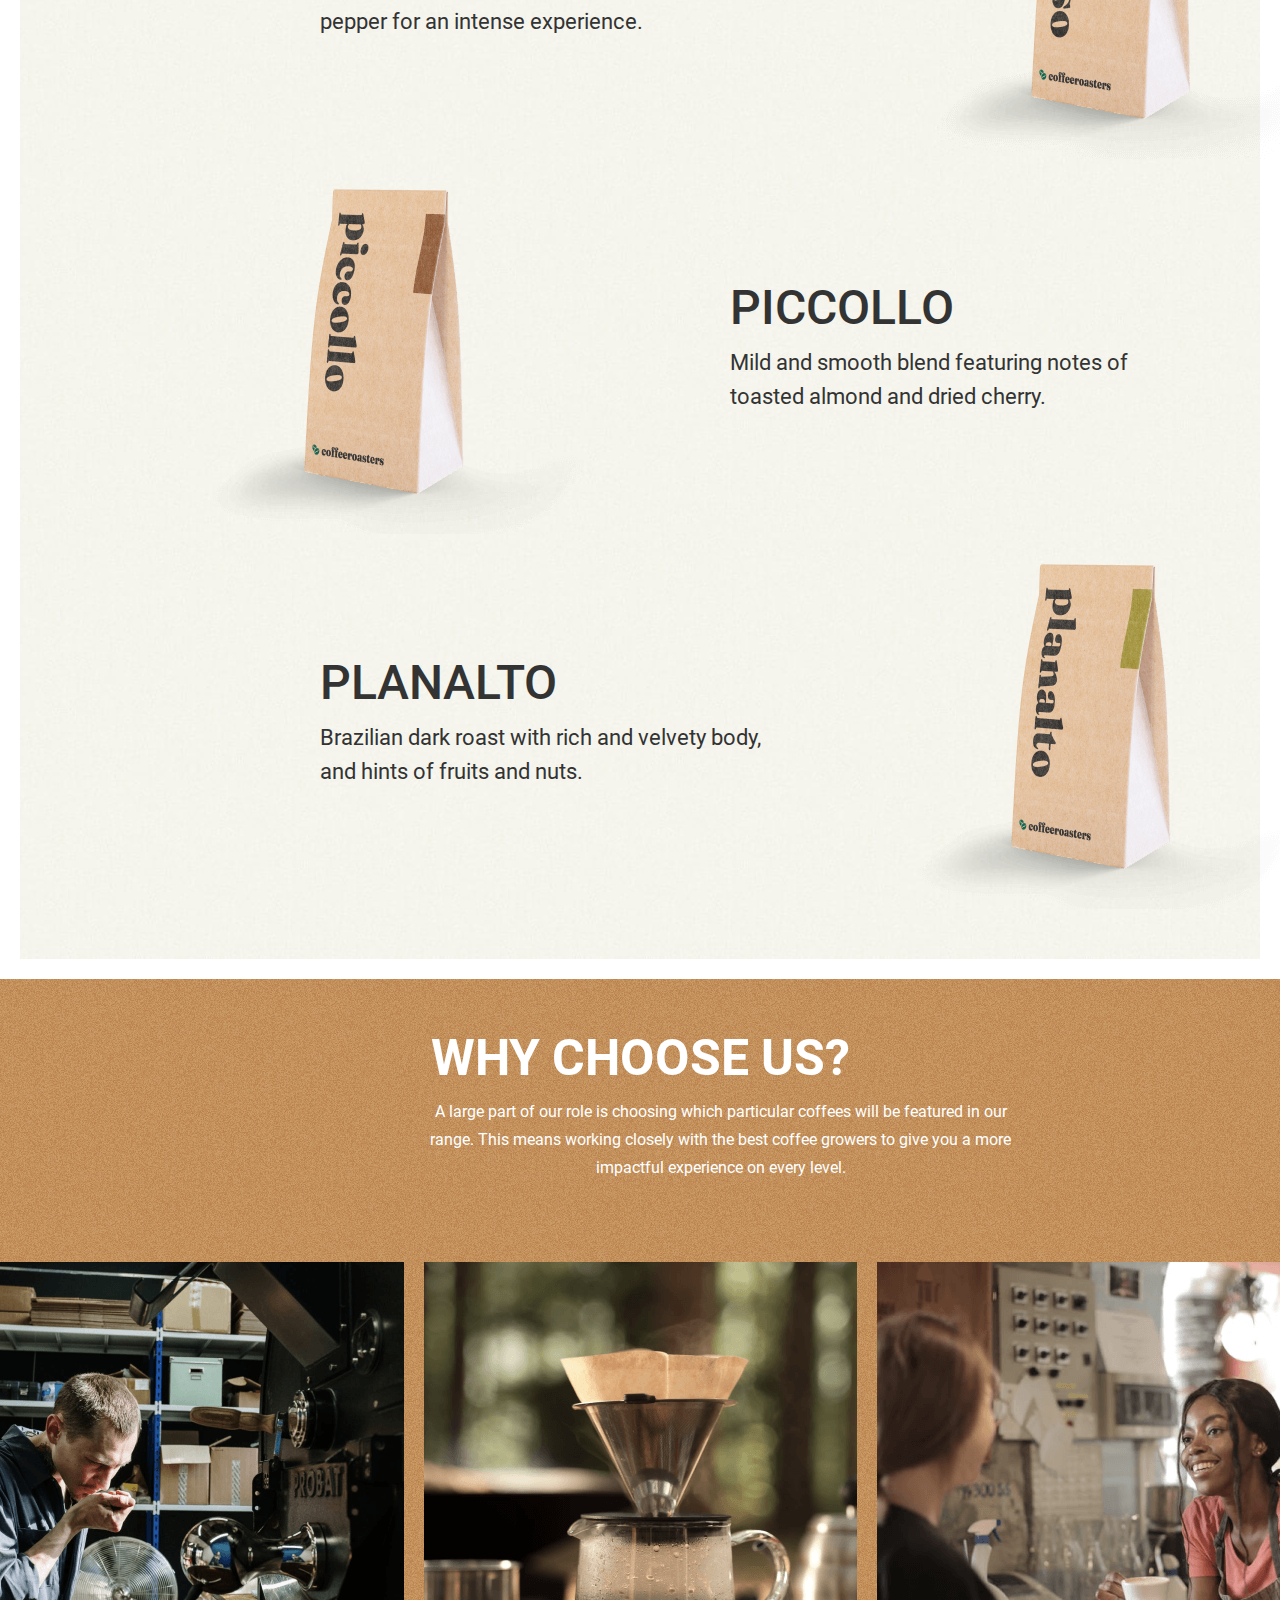
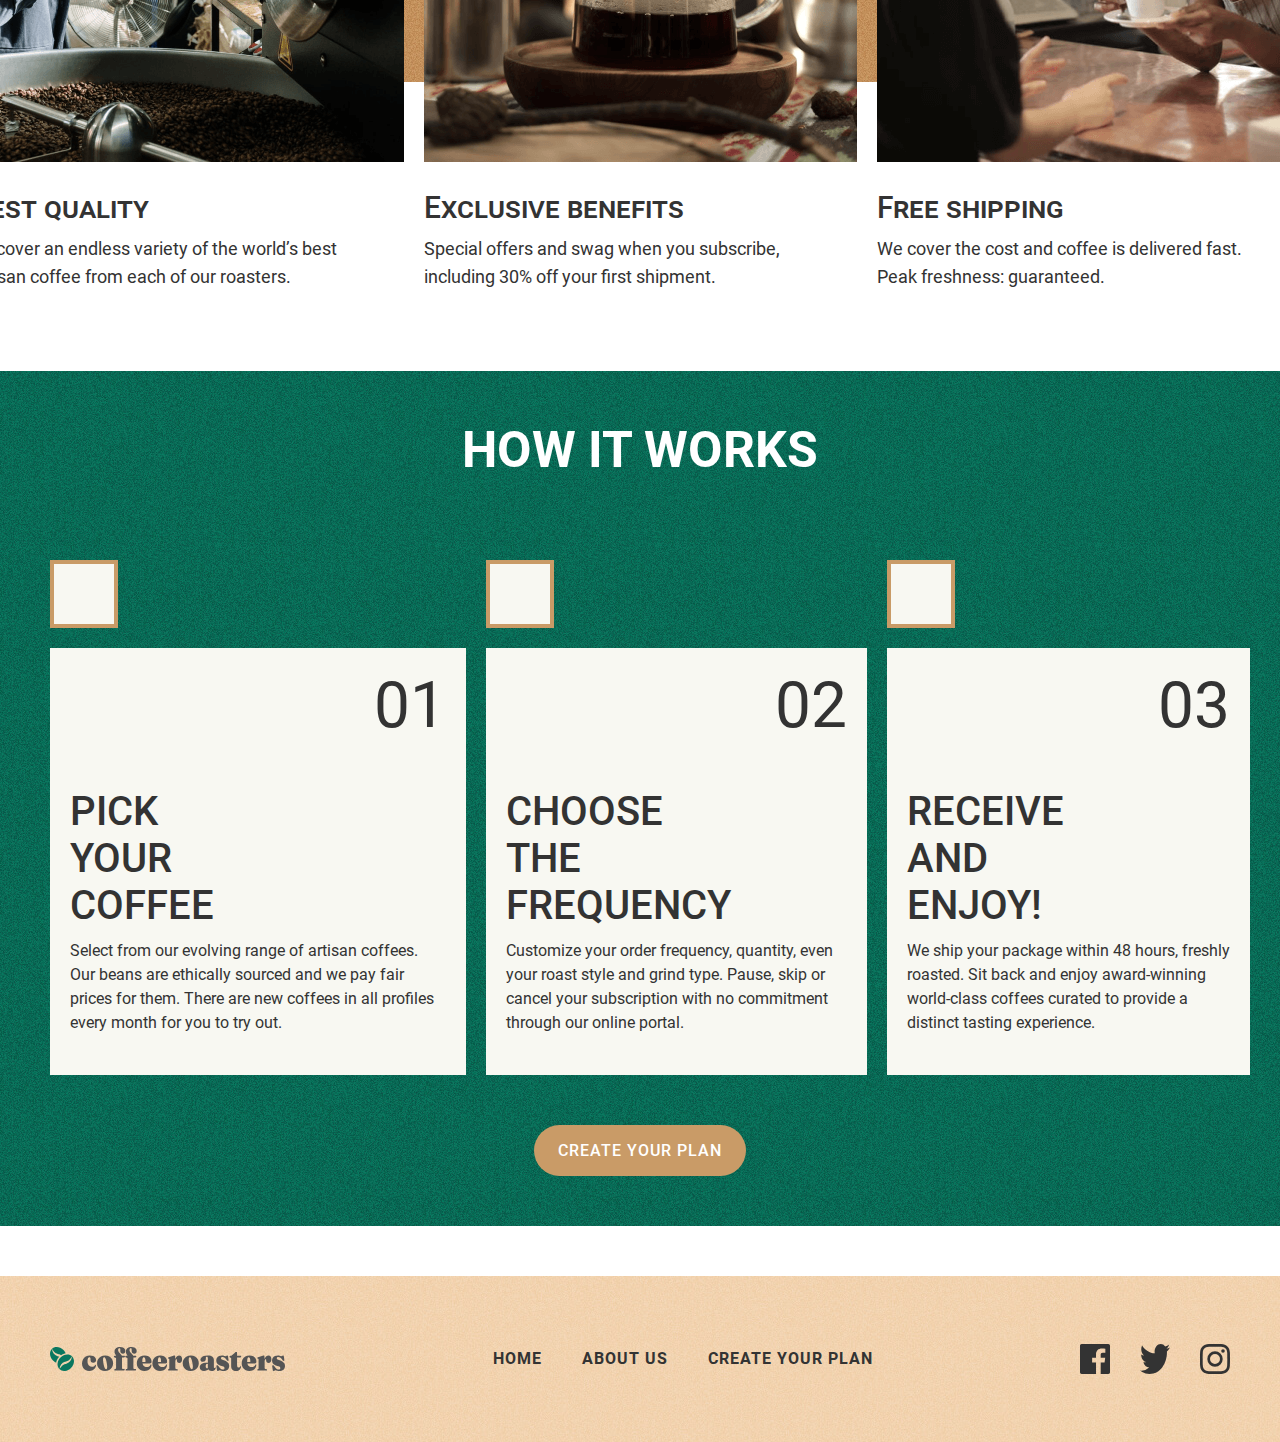
==== commit 722b56b9: "deficiencies on the site have been rectified" ====
--- a/index.html
+++ b/index.html
@@ -15,7 +15,7 @@
         <header class="site-header">
             <div class="site-header-container container">
                 <a class="site-header-logo" href="#">
-                    <img class="site-header-logo-img" src="img/Group 3614.svg" alt="logo" width="235" height="24">
+                    <img class="site-header-logo-img" src="img/Group3614.svg" alt="logo" width="235" height="24">
                 </a>
                 <!-- SITENAV -->
                 <nav class="sitenav">
@@ -31,8 +31,10 @@
             <section class="first-section">
                 <div class="first-section-information container">
                     <div class="first-section-title">
-                        <h2 class="first-section-heading">Good coffee is made simply.</h2>
-                        <p class="first-section-text">Start your mornings with the world’s best coffees. Try our expertly curated artisan coffees from our best roasters delivered directly to your door, at your schedule.</p>
+                        <div class="first-section-wrapper">
+                            <h2 class="first-section-heading">Good coffee is made simply.</h2>
+                            <p class="first-section-text">Start your mornings with the world’s best coffees. Try our expertly curated artisan coffees from our best roasters delivered directly to your door, at your schedule.</p>
+                        </div>
                         <a class="main-link" href="#">Create your plan</a>
                     </div>
                     <img class="first-section-img first-section-img-index" src="img/Rectangle679.png" alt="coffe" width="710" height="696" srcset="img/Rectangle679.png 1x, img/Rectangle679@2x.png 2x">
@@ -127,7 +129,7 @@
                     <li class="how-work-box">
                         <div class="how-work-box-content">
                             <h3 class="how-work-box-content-heading">Receive and enjoy!</h3>
-                            <p class="how-work-box-content-text">We ship your package within 48 hours, freshly roasted. Sit back and enjoy award-winning world-class coffees curated to provide a distinct tasting experience./p>
+                            <p class="how-work-box-content-text">We ship your package within 48 hours, freshly roasted. Sit back and enjoy award-winning world-class coffees curated to provide a distinct tasting experience.</p>
                             </div>
                         </li>
                     </ol>
@@ -142,7 +144,7 @@
     <footer class="site-footer">
         <div class="site-footer-container container">
             <a class="site-footer-logo" href="#">
-                <img class="site-header-logo-img" src="img/Group 3614.svg" alt="logo" width="235" height="24">
+                <img class="site-header-logo-img" src="img/Group3614.svg" alt="logo" width="235" height="24">
             </a>
 
                 <ul class="site-footer-link-list">
--- a/css/styles.css
+++ b/css/styles.css
@@ -171,20 +171,20 @@
     opacity: 0.6;
 }
 
-/* FIRST-SECTION */
+/* /* FIRST-SECTION * */
 
 .first-section-information {
-    display: flex;
-    padding-left: 0;
-    padding-right: 0;
+    width: 1420px;
+    display: flex;
+    justify-content: space-between;
+    padding-left: 100px;
 }
 .first-section-title {
-    width: 100%;
-    max-width: 730px;
     padding-top: 116px;
-    padding-bottom: 116px;
-    padding-left: 150px;
-    padding-right: 116px;
+}
+
+.first-section-wrapper {
+    margin-right: 116px;
 }
 
 .first-section-heading {
@@ -205,6 +205,7 @@
 /* ABOUT-US */
 .first-section-text-two {
     margin-bottom: 0;
+    width: 372px;
 }
 
 .main-link {
@@ -423,8 +424,7 @@
     display: flex;
     list-style: none;
     margin: 0;
-    margin-left: -20px;
-    margin-bottom: 60px;
+    margin-bottom: 50px;
     padding: 0;
     counter-reset: how-work;
 }
@@ -448,12 +448,11 @@
 }
 
 .how-work-box-content {
+    background-color: var(--section-link);
     display: flex;
     flex-direction: column;
-    width: 433px;
-    height: 396px;
+    flex-grow: 1;
     padding: 20px 20px 40px;
-    background-color: var(--section-link);
 }
 
 .how-work-box-content::before {
@@ -465,7 +464,7 @@
 }
 
 .how-work-box-content-heading {
-    width: 250px;
+    width: 0;
     font-weight: 500;
     font-size: 40px;
     line-height: 47px;
@@ -495,8 +494,8 @@
 .site-footer {
     background-image: url("../img/footer-fon-bg.jpg");
     background-color: var(--global-color);
-    padding-top: 60px;
-    padding-bottom: 60px;
+    padding-top: 68px;
+    padding-bottom: 68px;
 }
 
 .site-footer-container {
@@ -605,7 +604,7 @@
 .main-commitment {
     background-image: url("../img/commitmentfon@2x.jpg");
 }
-.our-commitment {
+.main-commitment {
     background-image: url("../img/commitmentfon@2x.jpg");
 }
 .main-quality {
@@ -617,23 +616,31 @@
 .main-commitment {
     background-image: url("../img/commitmentfon.jpg");
     padding: 160px  64px 200px 165px;
-    margin-bottom: 160px;
+    margin-bottom: 80px;
+    margin-top: 20px;
 }
 
 .our-commitment {
-    background-image: url("../img/out-bg.png");
-    background-repeat: no-repeat;
-    background-size: contain;
+    display: flex;
 }
 
 .commit {
-    margin-left: 500px;
+    margin-left: 185px;
+}
+
+.our-commitment-img {
+    width: 360px;
+    height: 364px;
 }
 
 /* <!-- THIRD-DATA-SECTION --> */
 .main-quality {
     background-image: url("../img/fon-quality.png");
     margin-bottom: 20px;
+    padding-top: 100px;
+    padding-left: 143px;
+    padding-bottom: 90px;
+    padding-right: 30px;
 }
 
 .main-quality-info {
@@ -642,27 +649,70 @@
 }
 
 .main-heading-text-wrapper {
-    padding-left: 143px;
-    padding-top: 100px;
-    padding-bottom: 118px;
-    padding-right: 38px;
+    margin-right: 38px;
+
 
 }
 
 .main-quality-heading {
     margin-bottom: 16px;
-    width: 200px;
-}
-
-.main-quality-text {
-    width: 639px; 
+    text-align: left;
+}
+
+.main-quality-text { 
     color: var(--color);
+    width: 639px;
 }
 
 .main-quality-img {
     width: 550px;
     object-fit: contain;
-    margin-top: -80px;
-    padding-bottom: 80px;
-    padding-right: 30px;
+}
+
+/* HOW-WORK-TWO */
+.how-work-box-two:not(:last-child) {
+margin-right: 20px;
+}
+
+.how-work-box-two {
+    display: flex;
+    width: 433px;
+    background-color: var(--section-link);
+    padding: 45px 55px 40px 20px;
+    }
+
+.how-work-box-content-one {
+    margin-top: 140px;
+    margin-right: 60px;
+    
+}
+
+.how-work-box-content-two {
+    margin-top: 187px;
+    margin-right: 60px;
+}
+
+.how-work-box-content-third {
+    margin-top: 187px;
+    margin-right: 60px
+}
+
+.box-text {
+    width: 141px;
+}
+
+.box-img {
+    width: 120px;
+}
+
+.how-work-box-img-united {
+    height: 143px;
+}
+
+.how-work-box-img-canada {
+    height: 120px;
+}
+
+.how-work-box-img-australia {
+    height: 107px;
 }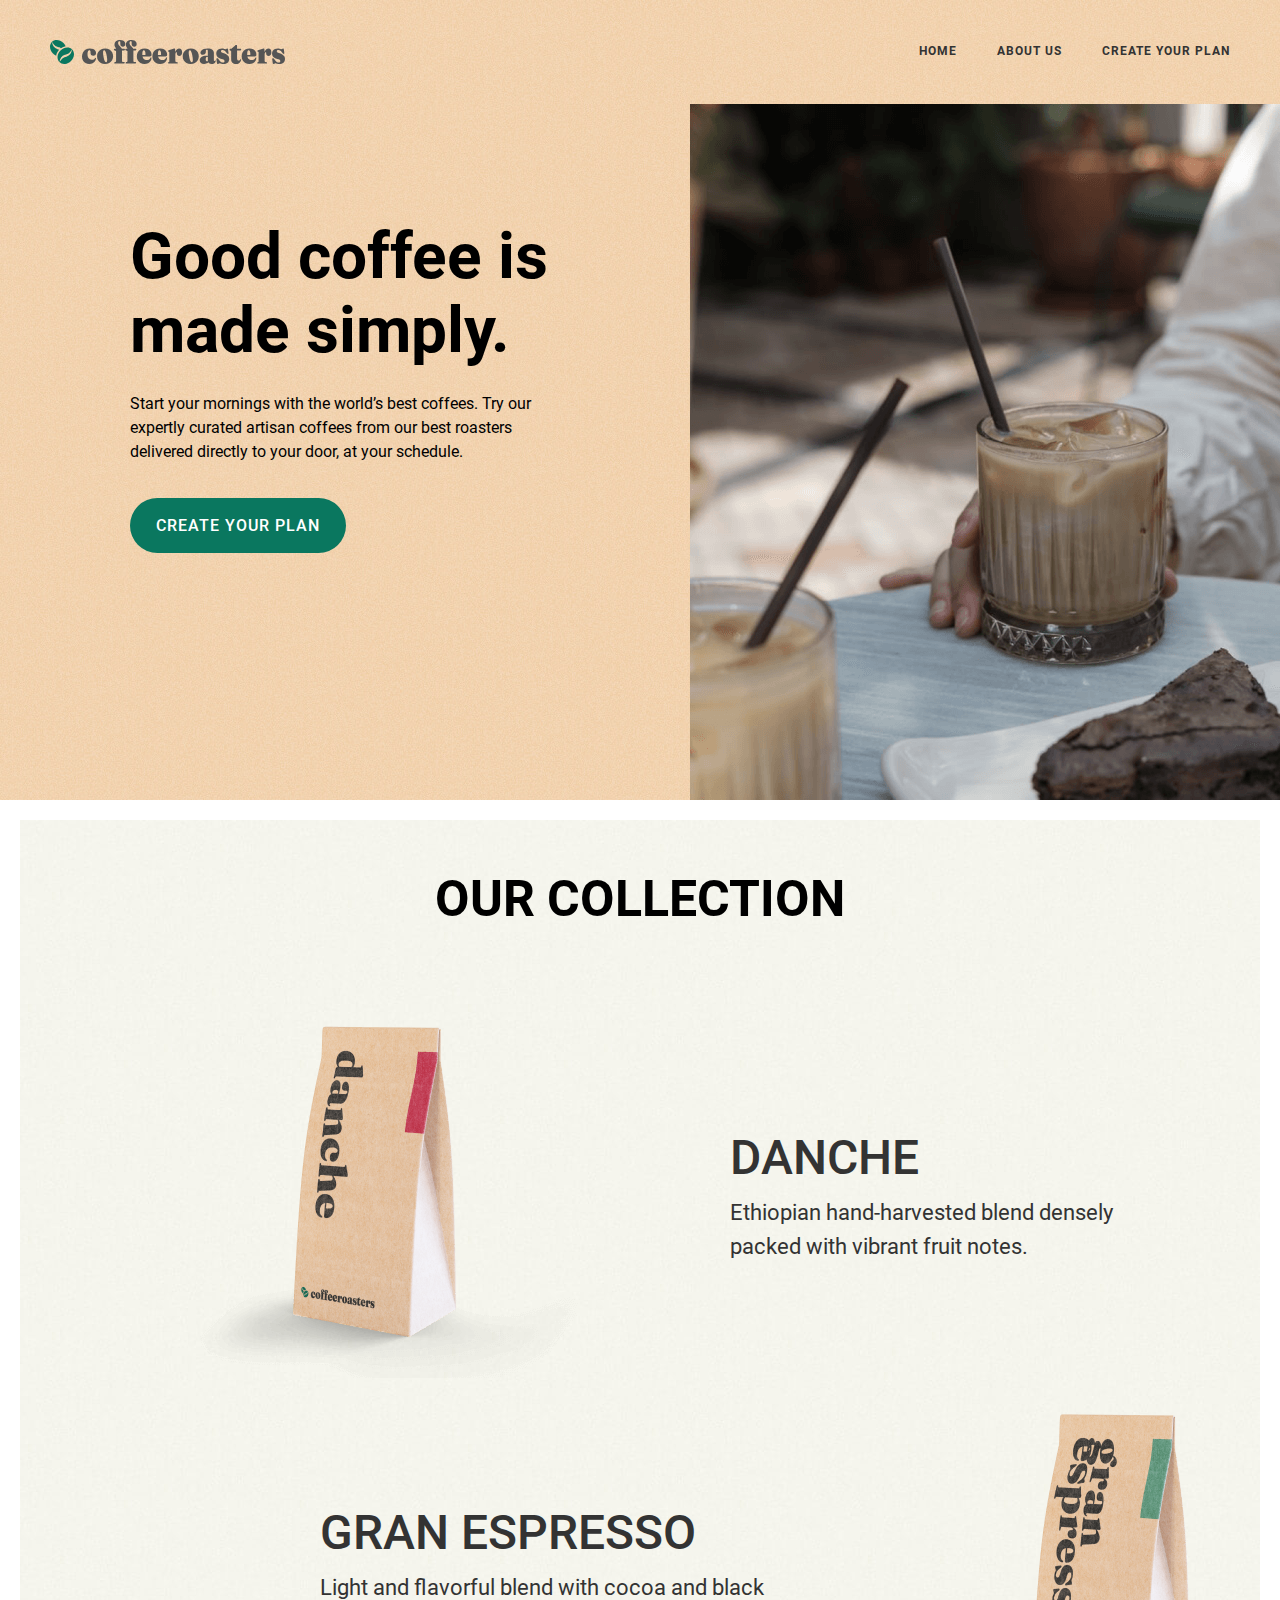
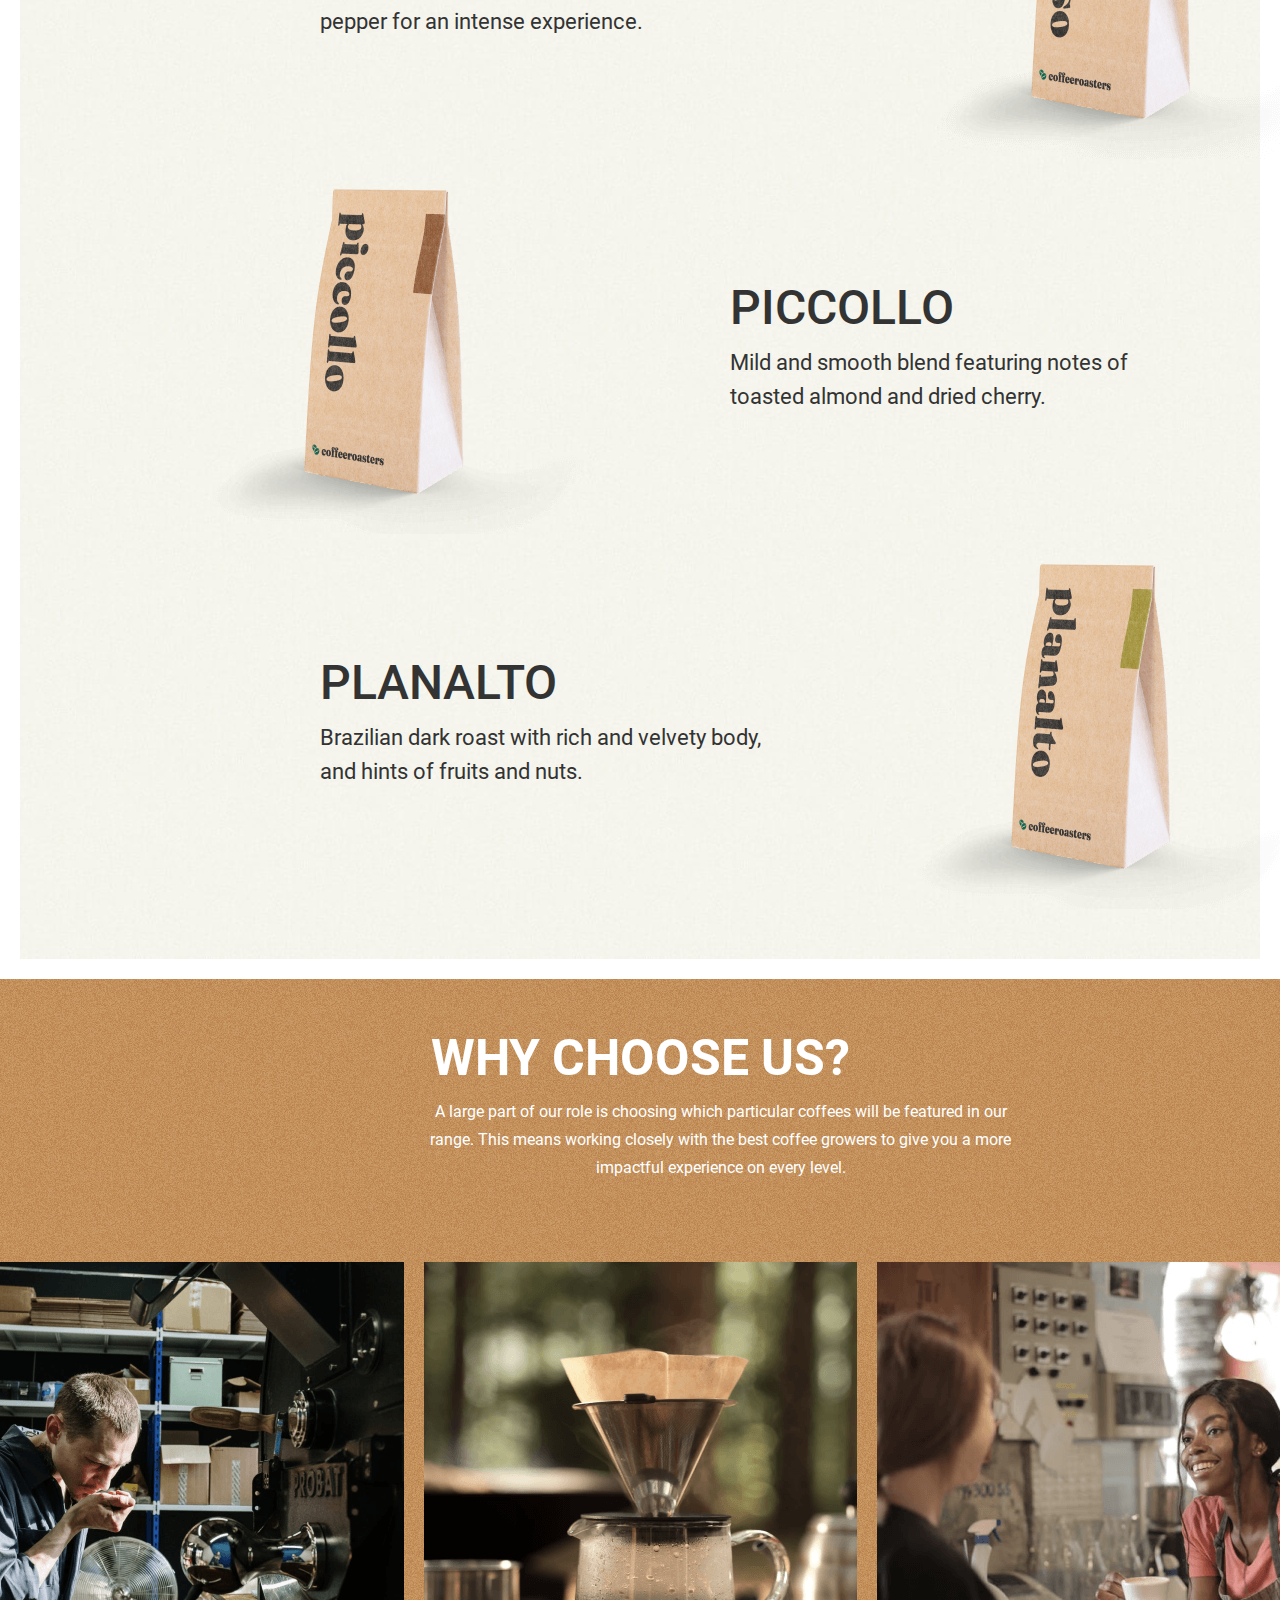
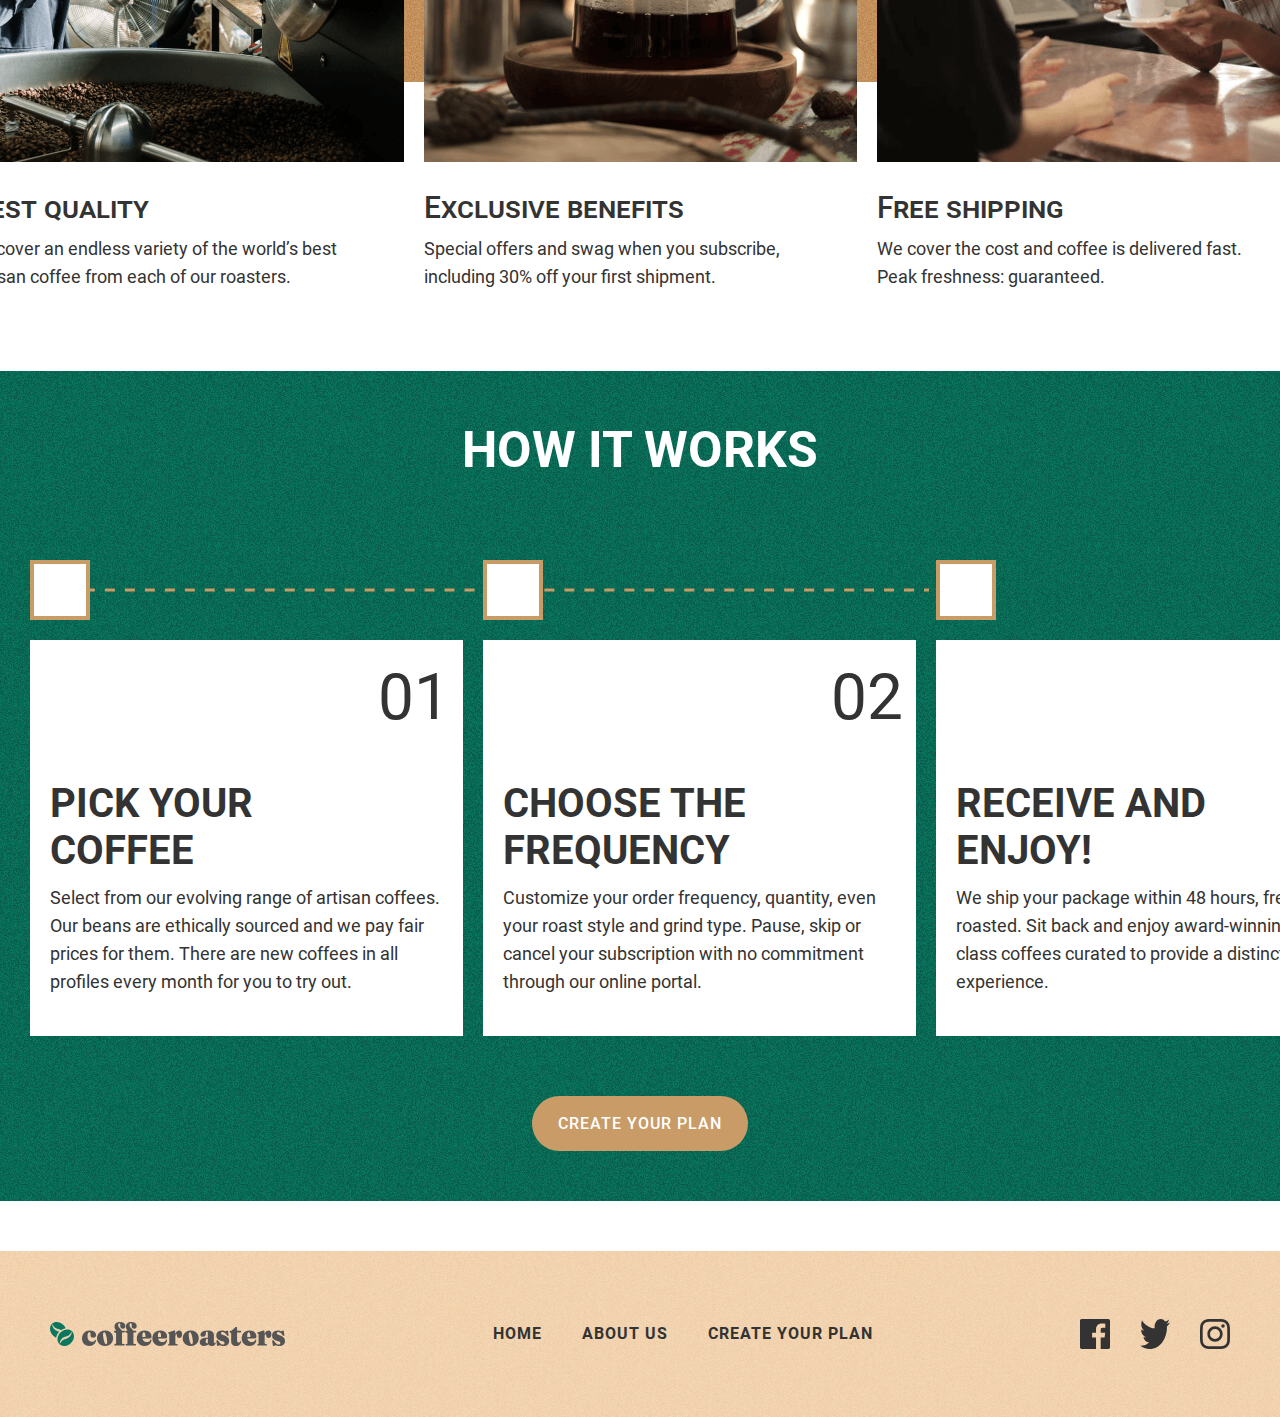
==== commit c7caaad5: "add style list create plan" ====
--- a/index.html
+++ b/index.html
@@ -20,33 +20,33 @@
                 <!-- SITENAV -->
                 <nav class="sitenav">
                     <ul class="sitenav-title-link-list">
-                        <li class="sitenav-list"><a class="sitenav-link" href="#">HOME</a></li>
+                        <li class="sitenav-list"><a class="sitenav-link" href="index.html">HOME</a></li>
                         <li class="sitenav-list"><a class="sitenav-link" href="aboutus.html">ABOUT US</a></li>
-                        <li class="sitenav-list"><a class="sitenav-link" href="#">Create your plan</a></li>
+                        <li class="sitenav-list"><a class="sitenav-link" href="createplan.html">Create your plan</a></li>
                     </ul>
                 </nav>
             </div>
         </header>
-            <!-- FIRST-SECTION -->
-            <section class="first-section">
-                <div class="first-section-information container">
-                    <div class="first-section-title">
-                        <div class="first-section-wrapper">
-                            <h2 class="first-section-heading">Good coffee is made simply.</h2>
-                            <p class="first-section-text">Start your mornings with the world’s best coffees. Try our expertly curated artisan coffees from our best roasters delivered directly to your door, at your schedule.</p>
-                        </div>
-                        <a class="main-link" href="#">Create your plan</a>
+        <!-- FIRST-SECTION -->
+        <section class="first-section">
+            <div class="first-section-information container">
+                <div class="first-section-title">
+                    <div class="first-section-wrapper">
+                        <h2 class="first-section-heading">Good coffee is made simply.</h2>
+                        <p class="first-section-text">Start your mornings with the world’s best coffees. Try our expertly curated artisan coffees from our best roasters delivered directly to your door, at your schedule.</p>
                     </div>
-                    <img class="first-section-img first-section-img-index" src="img/Rectangle679.png" alt="coffe" width="710" height="696" srcset="img/Rectangle679.png 1x, img/Rectangle679@2x.png 2x">
+                    <a class="main-link" href="#">Create your plan</a>
                 </div>
-            </section>
+                <img class="first-section-img first-section-img-index" src="img/Rectangle679.png" alt="coffe" width="710" height="696" srcset="img/Rectangle679.png 1x, img/Rectangle679@2x.png 2x">
+            </div>
+        </section>
     </div>
     <!-- MAIN -->
     <main class="main-content">
         <section class="main-section container">
             <div class="main-info">
                 <h2 class="main-info-heading">our collection</h2>
-
+                
                 <div class="main-info-section">
                     <img class="main-info-section-img " src="img/danche.png" alt="poper" width="450" height="375" srcset="img/danche.png 1x, img/danche@2x.png 2x">
                     <div class="main-info-title-one">
@@ -54,7 +54,7 @@
                         <p class="main-info-section-text">Ethiopian hand-harvested blend densely packed with vibrant fruit notes.</p>
                     </div> 
                 </div>
-
+                
                 <div class="main-info-section">
                     <div class="main-info-title-two">
                         <h3 class="main-info-section-heading">Gran Espresso</h3>
@@ -62,7 +62,7 @@
                     </div> 
                     <img class="main-info-section-img main-images" src="img/gran.png" alt="poper" width="450" height="375" srcset="img/gran.png 1x, img/gran@2x.png 2x">
                 </div>
-
+                
                 <div class="main-info-section">
                     <img class="main-info-section-img" src="img/piccollo.png" alt="poper" width="450" height="375" srcset="img/piccollo.png 1x, img/piccollo@2x.png 2x">
                     <div class="main-info-title-three">
@@ -78,7 +78,7 @@
                     </div> 
                     <img class="main-info-section-img main-images" src="img/planalto.png" alt="poper" width="450" height="375" srcset="img/planalto.png 1x, img/planalto@2x.png 2x">
                 </div>
-
+                
             </div>
         </section>
         <!-- SUB-DATA -->
@@ -94,13 +94,13 @@
                             <h3 class="sub-data-section-heading">Best quality</h3>
                             <p class="sub-data-section-text">Discover an endless variety of the world’s best artisan coffee from each of our roasters.</p>
                         </li>
-
+                        
                         <li class="sub-data-section-title">
                             <img class="sub-data-section-img" src="img/coffeik.png" alt="photos" width="433" height="500" srcset="img/coffeik.png 1x, img/coffeik@2x.png 2x">
                             <h3 class="sub-data-section-heading">Exclusive benefits</h3>
                             <p class="sub-data-section-text">Special offers and swag when you subscribe, including 30% off your first shipment.</p>
                         </li>
-
+                        
                         <li class="sub-data-section-title">
                             <img class="sub-data-section-img" src="img/coffeuc.png" alt="photos" width="433" height="500" srcset="img/coffeuc.png 1x, img/coffeuc@2x.png 2x">
                             <h3 class="sub-data-section-heading">Free shipping</h3>
@@ -108,28 +108,35 @@
                         </li>
                     </ul>
                 </div>
-        </section>
-        <!-- THIRD-DATA-SECTION -->
-        <section class="data-section">
-            <div class="how-work container">
-                <h2 class="choose-content-heading sub-section-heading">How it works</h2>
-                <ol class="how-work-boxes">
-                    <li class="how-work-box">
-                        <div class="how-work-box-content">
-                            <h3 class="how-work-box-content-heading">Pick your coffee</h3>
-                            <p class="how-work-box-content-text">Select from our evolving range of artisan coffees. Our beans are ethically sourced and we pay fair prices for them. There are new coffees in all profiles every month for you to try out.</p>
-                        </div>
-                    </li>
-                    <li class="how-work-box">
-                        <div class="how-work-box-content">
-                            <h3 class="how-work-box-content-heading">Choose the frequency</h3>
-                            <p class="how-work-box-content-text">Customize your order frequency, quantity, even your roast style and grind type. Pause, skip or cancel your subscription with no commitment through our online portal.</p>
-                        </div>
-                    </li>
-                    <li class="how-work-box">
-                        <div class="how-work-box-content">
-                            <h3 class="how-work-box-content-heading">Receive and enjoy!</h3>
-                            <p class="how-work-box-content-text">We ship your package within 48 hours, freshly roasted. Sit back and enjoy award-winning world-class coffees curated to provide a distinct tasting experience.</p>
+            </section>
+            <!-- THIRD-DATA-SECTION -->
+                <div class="how-work-wrapper how-work container">
+                    <h2 class="choose-content-heading sub-section-heading">How it works</h2>
+                    <ul class="decoration">
+                        <li class="how-work-decoration"></li>
+                        <li class="how-work-decoration"></li>
+                        <li class="how-work-decoration"></li>
+                    </ul>
+                    <ol class="how-work-boxes">
+                        <li class="how-work-box">
+                            <p class="how-work-number">01</p>
+                            <div class="how-work-box-content">
+                                <h3 class="how-work-box-content-heading">Pick your coffee</h3>
+                                <p class="how-work-box-content-text">Select from our evolving range of artisan coffees. Our beans are ethically sourced and we pay fair prices for them. There are new coffees in all profiles every month for you to try out.</p>
+                            </div>
+                        </li>
+                        <li class="how-work-box">
+                            <p class="how-work-number">02</p>
+                            <div class="how-work-box-content">
+                                <h3 class="how-work-box-content-heading">Choose the frequency</h3>
+                                <p class="how-work-box-content-text">Customize your order frequency, quantity, even your roast style and grind type. Pause, skip or cancel your subscription with no commitment through our online portal.</p>
+                            </div>
+                        </li>
+                        <li class="how-work-box">
+                            <p class="how-work-number">03</p>
+                            <div class="how-work-box-content">
+                                <h3 class="how-work-box-content-heading">Receive and enjoy!</h3>
+                                <p class="how-work-box-content-text">We ship your package within 48 hours, freshly roasted. Sit back and enjoy award-winning world-class coffees curated to provide a distinct tasting experience.</p>
                             </div>
                         </li>
                     </ol>
@@ -137,8 +144,6 @@
                         <a class="main-link how-work-main-link" href="">Create your plan</a>
                     </div>
                 </div>
-            </div>
-        </section>
     </main>
     <!-- FOOTER -->
     <footer class="site-footer">
@@ -146,30 +151,31 @@
             <a class="site-footer-logo" href="#">
                 <img class="site-header-logo-img" src="img/Group3614.svg" alt="logo" width="235" height="24">
             </a>
-
-                <ul class="site-footer-link-list">
-                    <li class="site-footer-list"><a class="site-footer-link" href="#">HOME</a></li>
-                    <li class="site-footer-list"><a class="site-footer-link" href="#">ABOUT US</a></li>
-                    <li class="site-footer-list"><a class="site-footer-link" href="#">Create your plan</a></li>
-                </ul>
-                <ul class="social-network">
-                    <li class="social-network-icon">
-                        <a class="social-network-icon-link" href="https://www.facebook.com/">
-                            <img src="img/facebook.svg" alt="facebook" width="30" height="30">
-                        </a>
-                    </li>
-                    <li class="social-network-icon">
-                        <a class="social-network-icon-link" href="https://www.twitter.com/">
-                            <img src="img/twitter.svg" alt="twitter" width="30" height="30">
-                        </a>
-                    </li>
-                    <li class="social-network-icon">
-                        <a class="social-network-icon-link" href="https://www.instagram.com/accounts/login/">
-                            <img src="img/instagram.svg" alt="instagram" width="30" height="30">
-                        </a>
-                    </li>
-                </ul>
+            
+            <ul class="site-footer-link-list">
+                <li class="site-footer-list"><a class="site-footer-link" href="index.html">HOME</a></li>
+                <li class="site-footer-list"><a class="site-footer-link" href="aboutus.html">ABOUT US</a></li>
+                <li class="site-footer-list"><a class="site-footer-link" href="createplan.html">Create your plan</a></li>
+            </ul>
+            <ul class="social-network">
+                <li class="social-network-icon">
+                    <a class="social-network-icon-link" href="https://www.facebook.com/">
+                        <img src="img/facebook.svg" alt="facebook" width="30" height="30">
+                    </a>
+                </li>
+                <li class="social-network-icon">
+                    <a class="social-network-icon-link" href="https://www.twitter.com/">
+                        <img src="img/twitter.svg" alt="twitter" width="30" height="30">
+                    </a>
+                </li>
+                <li class="social-network-icon">
+                    <a class="social-network-icon-link" href="https://www.instagram.com/accounts/login/">
+                        <img src="img/instagram.svg" alt="instagram" width="30" height="30">
+                    </a>
+                </li>
+            </ul>
         </div>
     </footer>
+    
 </body>
 </html>
--- a/css/styles.css
+++ b/css/styles.css
@@ -7,6 +7,7 @@
     --color-main-links:#c99b67;
     --global-color:#F3D7B7;
     --section-link:#F8F8F2;
+    --color-hover: rgba(85, 85, 85, 1);
     --font:"Roboto", "Arial", sans-serif;
 }
 /* FONTS */
@@ -63,7 +64,6 @@
     font-weight: 400;
     font-size: 16px;
     line-height: 24px;
-    background-color: var(--color);
     color: var(--color-main-heading-text);
     font-family: var(--font);
 }
@@ -160,9 +160,12 @@
     text-decoration: none;
     white-space: nowrap;
     color: var(--color-main-heading-text);
+    border-bottom: 2px solid transparent;
+    transition: 0.3s ease;
 }
 
 .sitenav-link:hover {
+    color: var(--background-main-link);
     border-bottom: 2px solid var(--background-main-link);
 }
 
@@ -176,15 +179,23 @@
 .first-section-information {
     width: 1420px;
     display: flex;
-    justify-content: space-between;
-    padding-left: 100px;
-}
+    padding-left: 130px;
+}
+
+.first-section-wrapper {
+    margin-right: 116px;
+}
+
 .first-section-title {
     padding-top: 116px;
 }
 
-.first-section-wrapper {
-    margin-right: 116px;
+.first-section-about-us {
+    margin-right: 208px;
+}
+
+.main-text {
+    margin: 0;
 }
 
 .first-section-heading {
@@ -200,6 +211,9 @@
     margin: 0;
     margin-bottom: 34px;
     color: var(--color-heading);
+}
+.main-text {
+    margin-bottom: 0;
 }
 
 /* ABOUT-US */
@@ -225,11 +239,13 @@
     text-transform: uppercase;
     white-space: nowrap;
     transition: 0.5s ease;
+    border: 2px solid transparent;
 }
 
 .main-link:hover {
     color: var(--background-main-link);
     background-color: var(--color);
+    border: 2px solid var(--background-main-link);
 }
 
 .first-section-img {
@@ -407,74 +423,94 @@
     width: 626px;
 }
 
-
 /* THIRD-SUBSECTION-DATA */
 .how-work {
-    background-color:var(--background-main-link);
-    background-image: url("../img/3foon-bg.jpg");
     padding: 50px 30px;
     margin-bottom: 50px;
+    margin-top: 20px;
+    background-color: var(--background-main-link);
+    background-image: url("../img/3foon-bg.jpg");
+}
+
+.create-work {
+    padding: 0;
+    margin: 0;
+    margin-bottom: 20px;
+    padding: 80px 30px;
 }
 
 .choose-content-heading {
+    margin: 0;
     margin-bottom: 80px;
 }
 
-.how-work-boxes {
-    display: flex;
+.decoration {
+    display: flex;
+    margin: 0;
+    padding: 0;
+    margin-bottom: 20px;
     list-style: none;
-    margin: 0;
-    margin-bottom: 50px;
-    padding: 0;
-    counter-reset: how-work;
-}
-
-.how-work-box {
-    display: flex;
-    flex-direction: column;
-    margin-left: 20px;
-    counter-increment: how-work;
-}
-
-.how-work-box::before {
+    background-image: url("../img/Vector\ 5.png");
+    background-repeat: no-repeat;
+    background-position: center left;
+}
+
+.how-work-decoration {
     width: 60px;
     height: 60px;
-    background-color: #f8f8f2;
-    border: 4px solid #c99b67;
-    content: "";
-    margin-bottom: 20px;
-    display: block;
-
-}
-
-.how-work-box-content {
-    background-color: var(--section-link);
-    display: flex;
-    flex-direction: column;
-    flex-grow: 1;
-    padding: 20px 20px 40px;
-}
-
-.how-work-box-content::before {
-    content: "0" counter(how-work);
-    align-self: end;
+    background-color: var(--color);
+    border: 4px solid var(--color-main-links);
+}
+
+.how-work-decoration:not(:last-child) {
+    margin-right: 393px;
+}
+
+.how-work-boxes {
+    display: flex;
+    list-style: none;
+    margin: 0;
+    padding: 0;
+    margin-bottom: 60px;
+}
+
+.how-work-boxes-create {
+    margin: 0;
+}
+
+.how-work-box {
+    width: 433px;
+    background-color: var(--color);
+    padding: 20px 20px 40px 20px;
+}
+
+.how-work-box:not(:last-child) {
+    margin-right: 20px;
+}
+
+.how-work-number {
     font-size: 64px;
     line-height: 75px;
+    margin: 0;
+    padding-left: 328px;
     margin-bottom: 45px;
 }
 
 .how-work-box-content-heading {
-    width: 0;
-    font-weight: 500;
+    width: 265px;
     font-size: 40px;
-    line-height: 47px;
-    margin: 0;
-    margin-bottom: 10px; 
+    line-height: 47px; 
+    color: var(--color-main-heading-text);
+    margin: 0;
+    margin-bottom: 10px;
     text-transform: uppercase;
 }
 
 .how-work-box-content-text {
     margin: 0;
+    font-size: 18px;
+    line-height: 28px; 
+    color: var(--color-main-heading-text);
 }
 
 .how-work-link {
@@ -488,6 +524,7 @@
 .how-work-main-link:hover {
     color: #0A775F;
     background-color: var(--color);
+    border: 2px solid var(--global-color);
 }
 
 /* FOOTER */
@@ -544,6 +581,8 @@
     letter-spacing: 1px;
     text-transform: uppercase;
     color: var(--color-main-heading-text);
+    border-bottom: 2px solid transparent; 
+    transition: 0.3s ease;
 }
 
 .site-footer-link:hover {
@@ -579,38 +618,6 @@
 }
 
 /* RETINA-BG */
-@media
-only screen and (-webkit-min-device-pixel-ratio: 2),
-only screen and (   min--moz-device-pixel-ratio: 2),
-only screen and (     -o-min-device-pixel-ratio: 2/1),
-only screen and (        min-device-pixel-ratio: 2),
-only screen and (                min-resolution: 192dpi),
-only screen and (                min-resolution: 2dppx) { 
-.site-header {
-    background-image: url("../img/site-header-fon@2x.jpg");
-}   
-.sub-data {
-    background-image: url("../img/2fon-bg@2x.jpg");
-}
-.how-work {
-    background-image: url("../img/3foon-bg@2x.png");
-}
-.site-footer {
-    background-image: url("../img/footer-fon-bg@2x.jpg");
-}
-.main-info {
-    background-image: url("../img/main-content-fon-bg@2x.png");
-}
-.main-commitment {
-    background-image: url("../img/commitmentfon@2x.jpg");
-}
-.main-commitment {
-    background-image: url("../img/commitmentfon@2x.jpg");
-}
-.main-quality {
-    background-image: url("../img/fon-quality@2x.png");
-}
-}
 
 /* MAIN-COMMITMENT */
 .main-commitment {
@@ -650,8 +657,8 @@
 
 .main-heading-text-wrapper {
     margin-right: 38px;
-
-
+    
+    
 }
 
 .main-quality-heading {
@@ -671,7 +678,7 @@
 
 /* HOW-WORK-TWO */
 .how-work-box-two:not(:last-child) {
-margin-right: 20px;
+    margin-right: 20px;
 }
 
 .how-work-box-two {
@@ -679,22 +686,18 @@
     width: 433px;
     background-color: var(--section-link);
     padding: 45px 55px 40px 20px;
-    }
+}
 
 .how-work-box-content-one {
     margin-top: 140px;
-    margin-right: 60px;
-    
 }
 
 .how-work-box-content-two {
     margin-top: 187px;
-    margin-right: 60px;
 }
 
 .how-work-box-content-third {
     margin-top: 187px;
-    margin-right: 60px
 }
 
 .box-text {
@@ -715,4 +718,191 @@
 
 .how-work-box-img-australia {
     height: 107px;
+}
+/* MAIN-MENU */
+.main-menu {
+    display: flex;
+    padding: 0;
+    margin: 0;
+    margin-bottom: 50px;
+    padding: 50px 144px 50px 30px;
+    justify-content: space-between;
+    background-image: url("../img/commitmentfon.jpg");
+}
+
+.query-options-iteam {
+    margin-bottom: 60px;
+}
+
+.query-options-iteams {
+    width: 235px;
+    padding: 0;
+    margin: 0;
+    list-style: none;
+    margin-right: 364px;
+}
+
+.query-options-list:not(:last-child) {
+    margin-bottom: 34px;
+}
+
+.query-options-link {
+    font-weight: 500;
+    font-size: 28px;
+    line-height: 33px;
+    color: var(--color-heading);
+    text-decoration: none;
+    transition: 0.2s ease;
+    border-bottom: 3px dashed transparent;
+}
+
+.query-options-link:hover {
+    opacity: 0.9;
+    color:var(--color-hover);
+    border-bottom: 3px dashed var(--color-main-links);
+}
+
+/* MAIN-MENU-OPTIONS */
+.query-options-menu {
+margin-bottom: 50px;
+}
+
+.query-options-list {
+    display: flex;
+    justify-content: space-between;
+    align-items: center;
+    margin: 0;
+    padding: 0;
+}
+
+.query-options-heading {
+    font-weight: 700;
+    font-size: 40px;
+    line-height: 47px;
+    margin: 0;
+    color: var(--color-heading);
+}
+
+.queryr-options-button {
+    width: 40px;
+    height: 40px;
+    border: none;
+    padding: 0;
+    margin: 0;
+    background-image: url("../img/u_angle-down.svg");
+    background-repeat: no-repeat;
+    background-size: contain;
+}
+
+.main-variants {
+    max-width: 660px;
+    display: flex;
+    align-items: center;
+    justify-content: space-between;
+}
+
+.main-variants-wrapper:not(:last-child) {
+    margin-right: 18px;
+}
+
+.main-variants-wrapper {
+    width: 208px;
+    height: 220px;
+    background-color: rgba(10, 119, 95, 0.2);
+    padding: 30px 12px 80px 16px;
+    transition: 0.4s ease;
+}
+
+.main-variants-wrapper:hover {
+    background-color: #0A775F;
+    color: #fff;
+}
+
+.main-variants-heading {
+    font-weight: 500;
+    font-size: 24px;
+    line-height: 28px;
+    margin: 0;
+    margin-bottom: 10px;
+}
+
+.main-variants-text {
+    font-size: 18px;
+    line-height: 24px;
+    margin: 0;
+}
+
+/* MINI-FOOTER */
+.mini-footer {
+    padding: 40px 22px;
+    margin-bottom: 20px;
+    background-color: var(--color-main-links);
+}
+
+.mini-footer-heading {
+    font-size: 16px;
+    line-height: 19px;
+    text-transform: uppercase;
+    color: var(--color);
+    margin: 0;
+    margin-bottom: 14px;
+}
+
+.mini-footer-text {
+    font-weight: 500;
+    font-size: 24px;
+    line-height: 34px;
+    margin: 0;
+    color: var(--color);
+}
+
+.text-color {
+    color: var(--color-heading);
+}
+
+.create-link-wrapper{
+    display: flex;
+    flex-direction: column;
+}
+.create-link {
+    align-self: flex-end;
+}
+
+.create-link:hover {
+    background-color: var(--color);
+    color: var(--color-heading);
+    border: 2px solid var(--color-main-links);
+}
+
+@media
+only screen and (-webkit-min-device-pixel-ratio: 2),
+only screen and (   min--moz-device-pixel-ratio: 2),
+only screen and (     -o-min-device-pixel-ratio: 2/1),
+only screen and (        min-device-pixel-ratio: 2),
+only screen and (                min-resolution: 192dpi),
+only screen and (                min-resolution: 2dppx) { 
+    .site-header {
+        background-image: url("../img/site-header-fon@2x.jpg");
+    }   
+    .sub-data {
+        background-image: url("../img/2fon-bg@2x.jpg");
+    }
+    .how-work {
+        background-image: url("../img/3foon-bg@2x.png");
+    }
+    .site-footer {
+        background-image: url("../img/footer-fon-bg@2x.jpg");
+    }
+    .main-info {
+        background-image: url("../img/main-content-fon-bg@2x.png");
+    }
+    .main-commitment {
+        background-image: url("../img/commitmentfon@2x.jpg");
+    }
+    .main-commitment {
+        background-image: url("../img/commitmentfon@2x.jpg");
+    }
+    .main-quality {
+        background-image: url("../img/fon-quality@2x.png");
+    }
 }